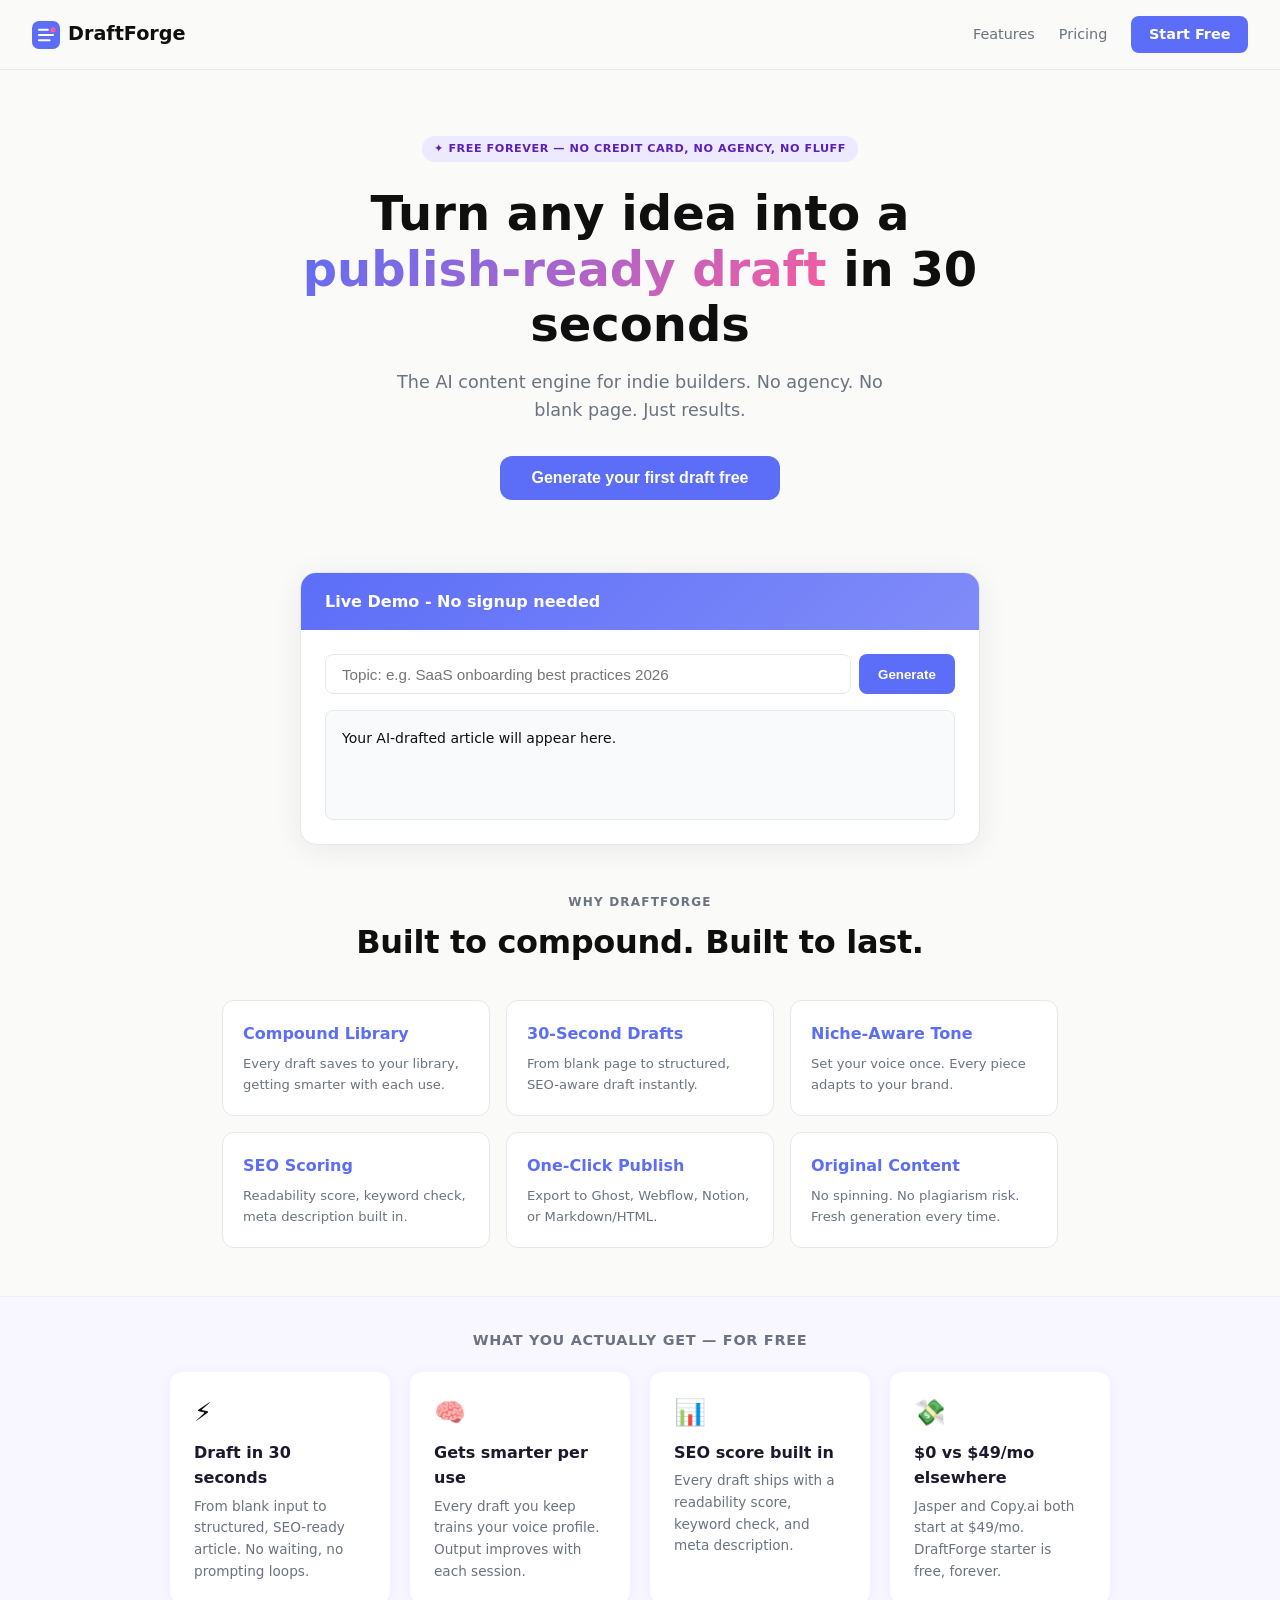
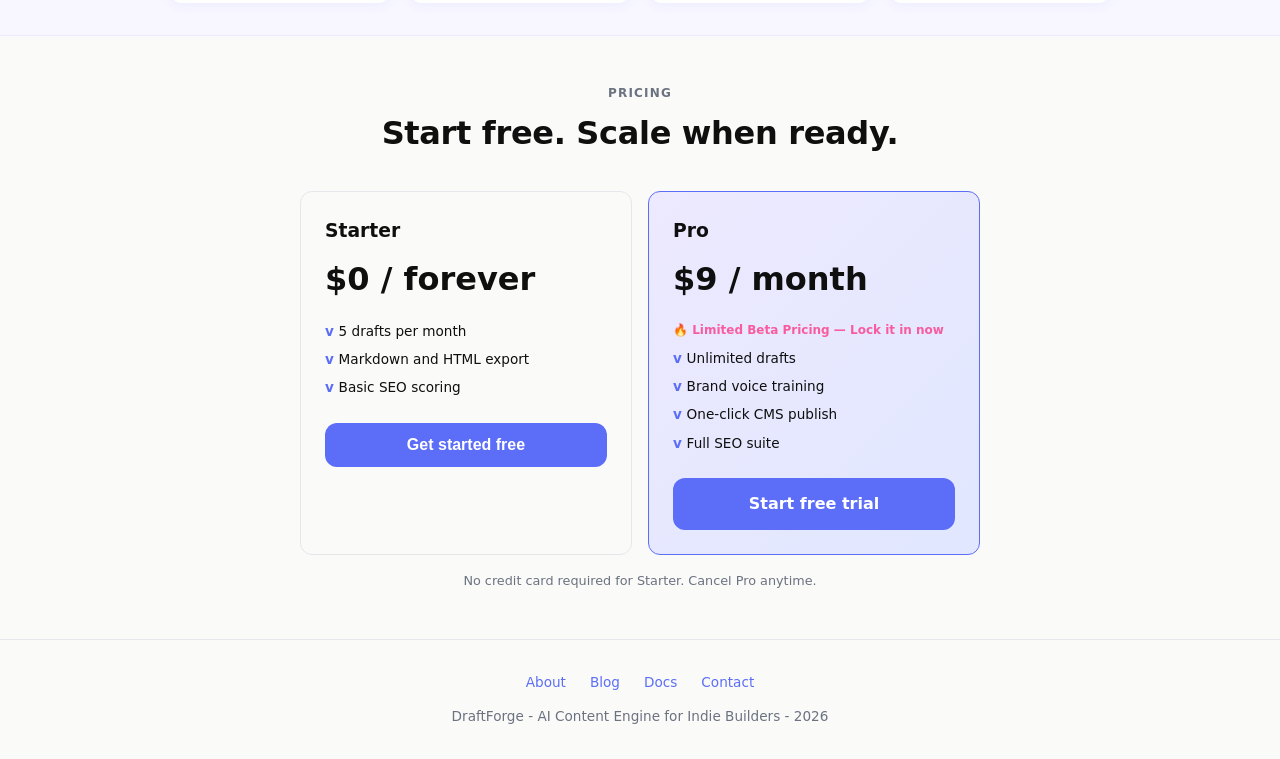
==== src/index.html @ 433a8f80 "integrity: replace fake social proof with honest product-fact equivalents" ====
<!DOCTYPE html>
<html lang="en">
<head>
<meta charset="UTF-8"/>
<meta name="viewport" content="width=device-width,initial-scale=1"/>
<title>DraftForge — Free AI Content Generator for Indie Builders | Publish-Ready Drafts in 30s</title>
<meta name="description" content="DraftForge turns any idea into a publish-ready blog post, SEO article or content draft in 30 seconds. Free forever plan. No agency. No blank page. Built for indie builders and solopreneurs."/>
<meta name="keywords" content="AI content generator, free AI writer, AI blog post generator, content engine for indie builders, AI draft tool, SEO content generator, solopreneur content tool"/>
<meta name="robots" content="index, follow"/>
<link rel="canonical" href="https://business-core-three.vercel.app/"/>
<!-- Open Graph -->
<meta property="og:type" content="website"/>
<meta property="og:url" content="https://business-core-three.vercel.app/"/>
<meta property="og:title" content="DraftForge — Free AI Content Generator for Indie Builders"/>
<meta property="og:description" content="Turn any idea into a publish-ready draft in 30 seconds. Free forever. No agency. No blank page. Just results."/>
<meta property="og:image" content="https://business-core-three.vercel.app/og-image.png"/>
<!-- Twitter Card -->
<meta name="twitter:card" content="summary_large_image"/>
<meta name="twitter:title" content="DraftForge — Free AI Content Generator for Indie Builders"/>
<meta name="twitter:description" content="Turn any idea into a publish-ready draft in 30 seconds. Free forever. No agency. No blank page."/>
<meta name="twitter:image" content="https://business-core-three.vercel.app/og-image.png"/>
<!-- Schema.org SoftwareApplication -->
<script type="application/ld+json">
{"@context":"https://schema.org","@type":"SoftwareApplication","name":"DraftForge","applicationCategory":"BusinessApplication","offers":{"@type":"Offer","price":"0","priceCurrency":"USD"},"description":"Free AI content engine that turns any idea into a publish-ready draft in 30 seconds. Built for indie builders and solopreneurs.","operatingSystem":"Web"}
</script>
<link rel="stylesheet" href="styles.css"/>
</head>
<body>
<nav>
  <div class="logo">
    <svg width="28" height="28" viewBox="0 0 32 32" fill="none">
      <rect width="32" height="32" rx="8" fill="#5c6ef8"/>
      <path d="M8 10h10M8 16h16M8 22h12" stroke="#fff" stroke-width="2.5" stroke-linecap="round"/>
      <circle cx="24" cy="10" r="3" fill="#f85c9e"/>
    </svg>
    DraftForge
  </div>
  <div class="nav-links">
    <a href="#features">Features</a>
    <a href="#pricing">Pricing</a>
    <a class="nav-cta" href="#demo">Start Free</a>
  </div>
</nav>
<section class="hero">
  <div class="badge">✦ Free forever — no credit card, no agency, no fluff</div>
  <h1>Turn any idea into a <span class="grad">publish-ready draft</span> in 30 seconds</h1>
  <p class="sub">The AI content engine for indie builders. No agency. No blank page. Just results.</p>
  <button class="btn" onclick="document.getElementById('demo').scrollIntoView({behavior:'smooth'})">Generate your first draft free</button>
</section>
<section id="demo" class="demo-section">
  <div class="demo-box">
    <div class="demo-bar">Live Demo - No signup needed</div>
    <div class="demo-inner">
      <div class="row">
        <input id="topicInput" type="text" placeholder="Topic: e.g. SaaS onboarding best practices 2026"/>
        <button onclick="generateDraft()">Generate</button>
      </div>
      <div class="out" id="outputArea">Your AI-drafted article will appear here.</div>
    </div>
  </div>
</section>
<section class="features" id="features">
  <div class="section-label">Why DraftForge</div>
  <h2>Built to compound. Built to last.</h2>
  <div class="grid">
    <div class="card"><div class="icon">Compound Library</div><p>Every draft saves to your library, getting smarter with each use.</p></div>
    <div class="card"><div class="icon">30-Second Drafts</div><p>From blank page to structured, SEO-aware draft instantly.</p></div>
    <div class="card"><div class="icon">Niche-Aware Tone</div><p>Set your voice once. Every piece adapts to your brand.</p></div>
    <div class="card"><div class="icon">SEO Scoring</div><p>Readability score, keyword check, meta description built in.</p></div>
    <div class="card"><div class="icon">One-Click Publish</div><p>Export to Ghost, Webflow, Notion, or Markdown/HTML.</p></div>
    <div class="card"><div class="icon">Original Content</div><p>No spinning. No plagiarism risk. Fresh generation every time.</p></div>
  </div>
</section>
<section class="social-proof-strip" style="background:#f8f7ff;padding:2rem 1rem;text-align:center;border-top:1px solid #ede9fe;border-bottom:1px solid #ede9fe;">
  <p style="font-size:.9rem;color:#6b7280;margin-bottom:1.25rem;font-weight:600;text-transform:uppercase;letter-spacing:.05em">What you actually get — for free</p>
  <div style="display:flex;flex-wrap:wrap;gap:1.25rem;justify-content:center;max-width:960px;margin:0 auto;">
    <div style="background:#fff;border-radius:12px;padding:1.25rem 1.5rem;max-width:220px;box-shadow:0 2px 12px rgba(92,110,248,.08);text-align:left;">
      <div style="font-size:1.6rem;margin-bottom:.4rem">⚡</div>
      <div style="font-weight:700;color:#1a1a2e;margin-bottom:.3rem">Draft in 30 seconds</div>
      <div style="font-size:.85rem;color:#6b7280">From blank input to structured, SEO-ready article. No waiting, no prompting loops.</div>
    </div>
    <div style="background:#fff;border-radius:12px;padding:1.25rem 1.5rem;max-width:220px;box-shadow:0 2px 12px rgba(92,110,248,.08);text-align:left;">
      <div style="font-size:1.6rem;margin-bottom:.4rem">🧠</div>
      <div style="font-weight:700;color:#1a1a2e;margin-bottom:.3rem">Gets smarter per use</div>
      <div style="font-size:.85rem;color:#6b7280">Every draft you keep trains your voice profile. Output improves with each session.</div>
    </div>
    <div style="background:#fff;border-radius:12px;padding:1.25rem 1.5rem;max-width:220px;box-shadow:0 2px 12px rgba(92,110,248,.08);text-align:left;">
      <div style="font-size:1.6rem;margin-bottom:.4rem">📊</div>
      <div style="font-weight:700;color:#1a1a2e;margin-bottom:.3rem">SEO score built in</div>
      <div style="font-size:.85rem;color:#6b7280">Every draft ships with a readability score, keyword check, and meta description.</div>
    </div>
    <div style="background:#fff;border-radius:12px;padding:1.25rem 1.5rem;max-width:220px;box-shadow:0 2px 12px rgba(92,110,248,.08);text-align:left;">
      <div style="font-size:1.6rem;margin-bottom:.4rem">💸</div>
      <div style="font-weight:700;color:#1a1a2e;margin-bottom:.3rem">$0 vs $49/mo elsewhere</div>
      <div style="font-size:.85rem;color:#6b7280">Jasper and Copy.ai both start at $49/mo. DraftForge starter is free, forever.</div>
    </div>
  </div>
</section>
<section class="pricing-section" id="pricing">
  <div class="section-label">Pricing</div>
  <h2>Start free. Scale when ready.</h2>
  <div class="plans">
    <div class="plan">
      <h3>Starter</h3>
      <div class="price">$0 / forever</div>
      <ul><li>5 drafts per month</li><li>Markdown and HTML export</li><li>Basic SEO scoring</li></ul>
      <button class="btn" style="width:100%">Get started free</button>
    </div>
    <div class="plan featured">
      <h3>Pro</h3>
      <div class="price">$9 / month</div><div style="font-size:.75rem;color:#f85c9e;font-weight:700;margin-bottom:.5rem">🔥 Limited Beta Pricing — Lock it in now</div>
      <ul><li>Unlimited drafts</li><li>Brand voice training</li><li>One-click CMS publish</li><li>Full SEO suite</li></ul>
      <a href="https://buy.stripe.com/test_cNi00lejKe1g6CV3oo2wU00" class="btn" style="width:100%;display:block;text-align:center;text-decoration:none">Start free trial</a>
    </div>
  </div>
  <p class="micro">No credit card required for Starter. Cancel Pro anytime.</p>
</section>
<footer>
  <div class="footer-links">
    <a href="#">About</a><a href="#">Blog</a><a href="#">Docs</a>
    <a href="mailto:hello@draftforge.io">Contact</a>
  </div>
  <p>DraftForge - AI Content Engine for Indie Builders - 2026</p>
</footer>
<script src="flywheel.js"></script>
<script src="revenue.js"></script>
<script src="app.js"></script>
</body>
</html>
---- src/styles.css ----
:root{--ink:#0f0f0f;--paper:#fafaf8;--accent:#5c6ef8;--accent2:#f85c9e;--muted:#6b7280;--border:#e5e7eb;--radius:12px}
*{box-sizing:border-box;margin:0;padding:0}
body{font-family:system-ui,sans-serif;background:var(--paper);color:var(--ink);line-height:1.6}
a{color:var(--accent);text-decoration:none}
nav{display:flex;align-items:center;justify-content:space-between;padding:1rem 2rem;border-bottom:1px solid var(--border);position:sticky;top:0;background:rgba(250,250,248,.95);backdrop-filter:blur(10px);z-index:100}
.logo{display:flex;align-items:center;gap:.5rem;font-weight:800;font-size:1.2rem}
.nav-links{display:flex;gap:1.5rem;align-items:center;font-size:.9rem}
.nav-links a{color:var(--muted)}
.nav-cta{background:var(--accent);color:#fff!important;padding:.45rem 1.1rem;border-radius:8px;font-weight:600}
.hero{max-width:800px;margin:0 auto;padding:4rem 2rem 2rem;text-align:center}
.badge{display:inline-block;background:#ede9fe;color:#5b21b6;font-size:.7rem;font-weight:700;padding:.25rem .75rem;border-radius:99px;margin-bottom:1.5rem;text-transform:uppercase;letter-spacing:.05em}
h1{font-size:clamp(2rem,5vw,3rem);font-weight:800;line-height:1.15;margin-bottom:1rem}
.grad{background:linear-gradient(135deg,#5c6ef8,#f85c9e);-webkit-background-clip:text;-webkit-text-fill-color:transparent;background-clip:text}
.sub{color:var(--muted);font-size:1.1rem;max-width:520px;margin:0 auto 2rem}
.btn{background:var(--accent);color:#fff;padding:.8rem 2rem;border-radius:var(--radius);font-weight:700;border:none;cursor:pointer;font-size:1rem;transition:transform .15s,box-shadow .15s;display:inline-block}
.btn:hover{transform:translateY(-2px);box-shadow:0 8px 24px rgba(92,110,248,.35)}
.demo-section{padding:0 1rem}
.demo-box{max-width:680px;margin:2.5rem auto;background:#fff;border:1px solid var(--border);border-radius:16px;overflow:hidden;box-shadow:0 4px 30px rgba(0,0,0,.07)}
.demo-bar{background:linear-gradient(135deg,#5c6ef8,#818cf8);padding:1rem 1.5rem;color:#fff;font-weight:700}
.demo-inner{padding:1.5rem}
.row{display:flex;gap:.5rem;margin-bottom:1rem}
.row input{flex:1;padding:.65rem 1rem;border:1px solid var(--border);border-radius:8px;font-size:.95rem;outline:none}
.row input:focus{border-color:var(--accent)}
.row button{background:var(--accent);color:#fff;border:none;padding:.65rem 1.2rem;border-radius:8px;font-weight:700;cursor:pointer}
.out{background:#f9fafb;border:1px solid var(--border);border-radius:8px;padding:1rem;min-height:110px;font-size:.875rem}
.tag{background:#ede9fe;color:#5b21b6;font-size:.7rem;font-weight:700;padding:.15rem .5rem;border-radius:4px;margin-right:.3rem}
.features{max-width:900px;margin:3rem auto;padding:0 2rem}
.section-label{text-align:center;font-size:.75rem;font-weight:700;letter-spacing:.1em;text-transform:uppercase;color:var(--muted);margin-bottom:.3rem}
h2{text-align:center;font-size:clamp(1.5rem,3vw,2rem);font-weight:800;margin-bottom:2rem;letter-spacing:-.01em}
.grid{display:grid;grid-template-columns:repeat(auto-fit,minmax(240px,1fr));gap:1rem}
.card{background:#fff;border:1px solid var(--border);border-radius:var(--radius);padding:1.25rem}
.card .icon{font-weight:700;margin-bottom:.4rem;color:var(--accent)}
.card h3{font-size:.95rem;font-weight:700;margin-bottom:.3rem}
.card p{font-size:.82rem;color:var(--muted)}
.how-section{background:#0f0f0f;color:#fff;padding:4rem 2rem;text-align:center;margin-top:3rem}
.how-section h2{color:#fff}
.steps{display:flex;justify-content:center;gap:2rem;flex-wrap:wrap;margin-top:2rem}
.step{max-width:200px}
.step-num{width:40px;height:40px;border-radius:50%;background:var(--accent);display:flex;align-items:center;justify-content:center;font-weight:800;margin:0 auto .75rem;color:#fff}
.step strong{display:block;margin-bottom:.3rem}
.step p{font-size:.85rem;color:#9ca3af}
.pricing-section{text-align:center;padding:3rem 2rem}
.plans{display:grid;grid-template-columns:repeat(auto-fit,minmax(200px,1fr));gap:1rem;max-width:680px;margin:2rem auto 0}
.plan{border:1px solid var(--border);border-radius:var(--radius);padding:1.5rem;text-align:left}
.plan.featured{border-color:var(--accent);background:linear-gradient(135deg,#ede9fe,#e0e7ff)}
.plan h3{font-weight:700;margin-bottom:.5rem}
.plan .price{font-size:2rem;font-weight:800;margin-bottom:1rem}
.plan .price span{font-size:.9rem;font-weight:400;color:var(--muted)}
.plan ul{list-style:none;margin-bottom:1.5rem;display:flex;flex-direction:column;gap:.4rem;font-size:.85rem}
.plan ul li::before{content:'v ';color:var(--accent);font-weight:700}
.micro{font-size:.8rem;color:var(--muted);margin-top:1rem}
footer{border-top:1px solid var(--border);padding:2rem;text-align:center;color:var(--muted);font-size:.85rem}
.footer-links{display:flex;justify-content:center;gap:1.5rem;margin-bottom:.75rem}
footer strong{color:var(--ink)}
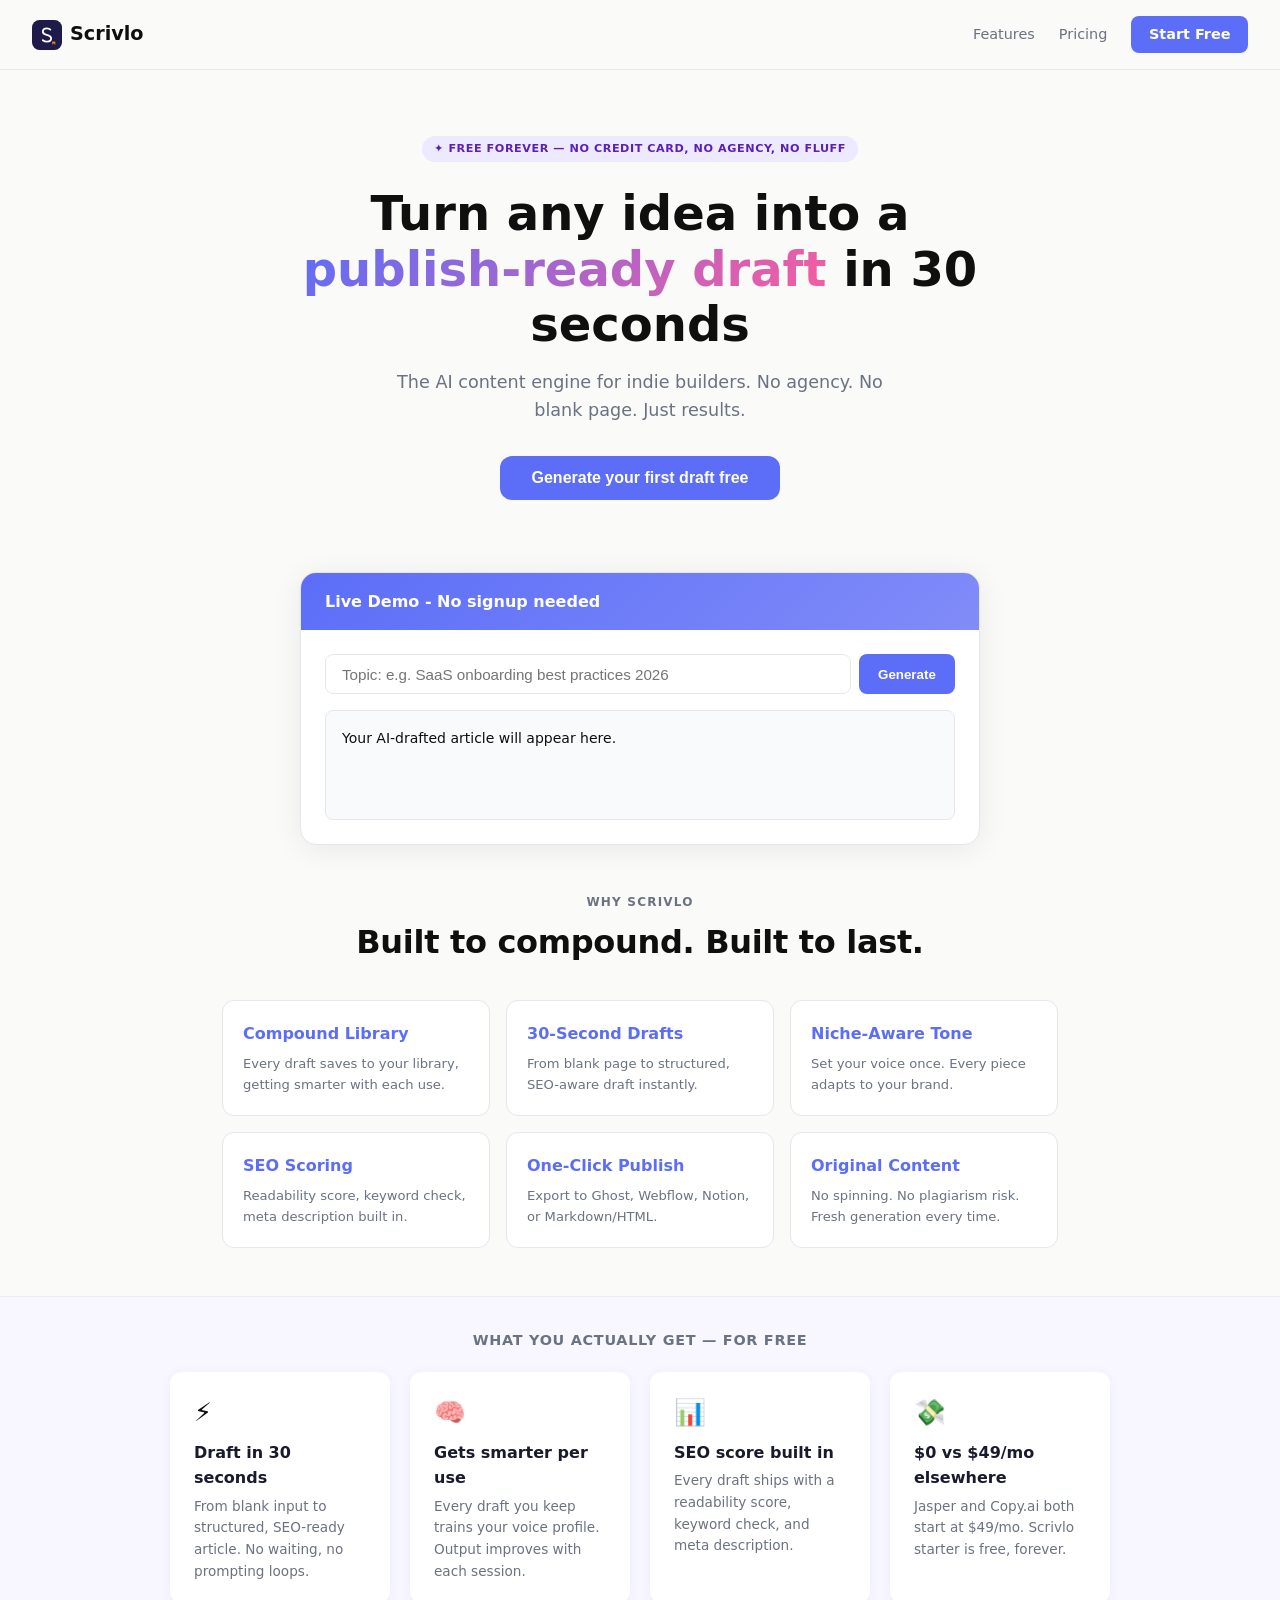
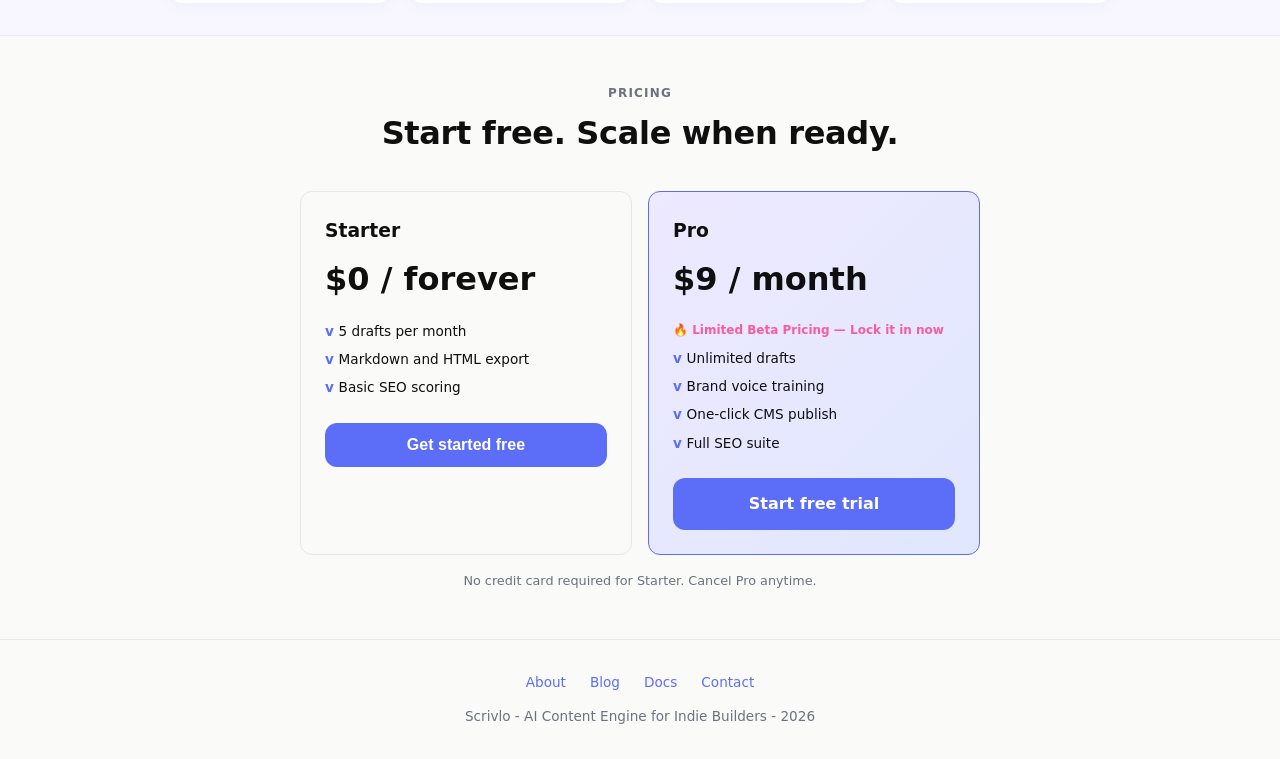
==== commit 6bee5ca3: "rebrand: rename to Scrivlo + new distinctive S-quill SVG logo" ====
--- a/src/index.html
+++ b/src/index.html
@@ -3,37 +3,41 @@
 <head>
 <meta charset="UTF-8"/>
 <meta name="viewport" content="width=device-width,initial-scale=1"/>
-<title>DraftForge — Free AI Content Generator for Indie Builders | Publish-Ready Drafts in 30s</title>
-<meta name="description" content="DraftForge turns any idea into a publish-ready blog post, SEO article or content draft in 30 seconds. Free forever plan. No agency. No blank page. Built for indie builders and solopreneurs."/>
+<title>Scrivlo — Free AI Content Generator for Indie Builders | Publish-Ready Drafts in 30s</title>
+<meta name="description" content="Scrivlo turns any idea into a publish-ready blog post, SEO article or content draft in 30 seconds. Free forever plan. No agency. No blank page. Built for indie builders and solopreneurs."/>
 <meta name="keywords" content="AI content generator, free AI writer, AI blog post generator, content engine for indie builders, AI draft tool, SEO content generator, solopreneur content tool"/>
 <meta name="robots" content="index, follow"/>
 <link rel="canonical" href="https://business-core-three.vercel.app/"/>
 <!-- Open Graph -->
 <meta property="og:type" content="website"/>
 <meta property="og:url" content="https://business-core-three.vercel.app/"/>
-<meta property="og:title" content="DraftForge — Free AI Content Generator for Indie Builders"/>
+<meta property="og:title" content="Scrivlo — Free AI Content Generator for Indie Builders"/>
 <meta property="og:description" content="Turn any idea into a publish-ready draft in 30 seconds. Free forever. No agency. No blank page. Just results."/>
 <meta property="og:image" content="https://business-core-three.vercel.app/og-image.png"/>
 <!-- Twitter Card -->
 <meta name="twitter:card" content="summary_large_image"/>
-<meta name="twitter:title" content="DraftForge — Free AI Content Generator for Indie Builders"/>
+<meta name="twitter:title" content="Scrivlo — Free AI Content Generator for Indie Builders"/>
 <meta name="twitter:description" content="Turn any idea into a publish-ready draft in 30 seconds. Free forever. No agency. No blank page."/>
 <meta name="twitter:image" content="https://business-core-three.vercel.app/og-image.png"/>
 <!-- Schema.org SoftwareApplication -->
 <script type="application/ld+json">
-{"@context":"https://schema.org","@type":"SoftwareApplication","name":"DraftForge","applicationCategory":"BusinessApplication","offers":{"@type":"Offer","price":"0","priceCurrency":"USD"},"description":"Free AI content engine that turns any idea into a publish-ready draft in 30 seconds. Built for indie builders and solopreneurs.","operatingSystem":"Web"}
+{"@context":"https://schema.org","@type":"SoftwareApplication","name":"Scrivlo","applicationCategory":"BusinessApplication","offers":{"@type":"Offer","price":"0","priceCurrency":"USD"},"description":"Free AI content engine that turns any idea into a publish-ready draft in 30 seconds. Built for indie builders and solopreneurs.","operatingSystem":"Web"}
 </script>
 <link rel="stylesheet" href="styles.css"/>
 </head>
 <body>
 <nav>
   <div class="logo">
-    <svg width="28" height="28" viewBox="0 0 32 32" fill="none">
-      <rect width="32" height="32" rx="8" fill="#5c6ef8"/>
-      <path d="M8 10h10M8 16h16M8 22h12" stroke="#fff" stroke-width="2.5" stroke-linecap="round"/>
-      <circle cx="24" cy="10" r="3" fill="#f85c9e"/>
+    <svg width="30" height="30" viewBox="0 0 36 36" fill="none" xmlns="http://www.w3.org/2000/svg">
+      <!-- Background: deep indigo rounded square -->
+      <rect width="36" height="36" rx="9" fill="#1e1b4b"/>
+      <!-- Stylised "S" letterform in white -->
+      <path d="M22 11.5C22 11.5 20.5 10 18 10C15 10 13 11.8 13 14C13 16.2 14.8 17 17.5 17.8C20.2 18.6 23 19.5 23 22C23 24.5 20.8 26 18 26C15.2 26 13 24.2 13 24.2" stroke="white" stroke-width="2.2" stroke-linecap="round"/>
+      <!-- Quill-nib accent: small coral triangle at bottom-right -->
+      <path d="M24 26L28 30L28 26Z" fill="#f97316"/>
+      <path d="M24 26L28 26L24 30Z" fill="#fb923c" opacity="0.6"/>
     </svg>
-    DraftForge
+    Scrivlo
   </div>
   <div class="nav-links">
     <a href="#features">Features</a>
@@ -60,7 +64,7 @@
   </div>
 </section>
 <section class="features" id="features">
-  <div class="section-label">Why DraftForge</div>
+  <div class="section-label">Why Scrivlo</div>
   <h2>Built to compound. Built to last.</h2>
   <div class="grid">
     <div class="card"><div class="icon">Compound Library</div><p>Every draft saves to your library, getting smarter with each use.</p></div>
@@ -92,7 +96,7 @@
     <div style="background:#fff;border-radius:12px;padding:1.25rem 1.5rem;max-width:220px;box-shadow:0 2px 12px rgba(92,110,248,.08);text-align:left;">
       <div style="font-size:1.6rem;margin-bottom:.4rem">💸</div>
       <div style="font-weight:700;color:#1a1a2e;margin-bottom:.3rem">$0 vs $49/mo elsewhere</div>
-      <div style="font-size:.85rem;color:#6b7280">Jasper and Copy.ai both start at $49/mo. DraftForge starter is free, forever.</div>
+      <div style="font-size:.85rem;color:#6b7280">Jasper and Copy.ai both start at $49/mo. Scrivlo starter is free, forever.</div>
     </div>
   </div>
 </section>
@@ -118,9 +122,9 @@
 <footer>
   <div class="footer-links">
     <a href="#">About</a><a href="#">Blog</a><a href="#">Docs</a>
-    <a href="mailto:hello@draftforge.io">Contact</a>
+    <a href="mailto:hello@scrivlo.io">Contact</a>
   </div>
-  <p>DraftForge - AI Content Engine for Indie Builders - 2026</p>
+  <p>Scrivlo - AI Content Engine for Indie Builders - 2026</p>
 </footer>
 <script src="flywheel.js"></script>
 <script src="revenue.js"></script>
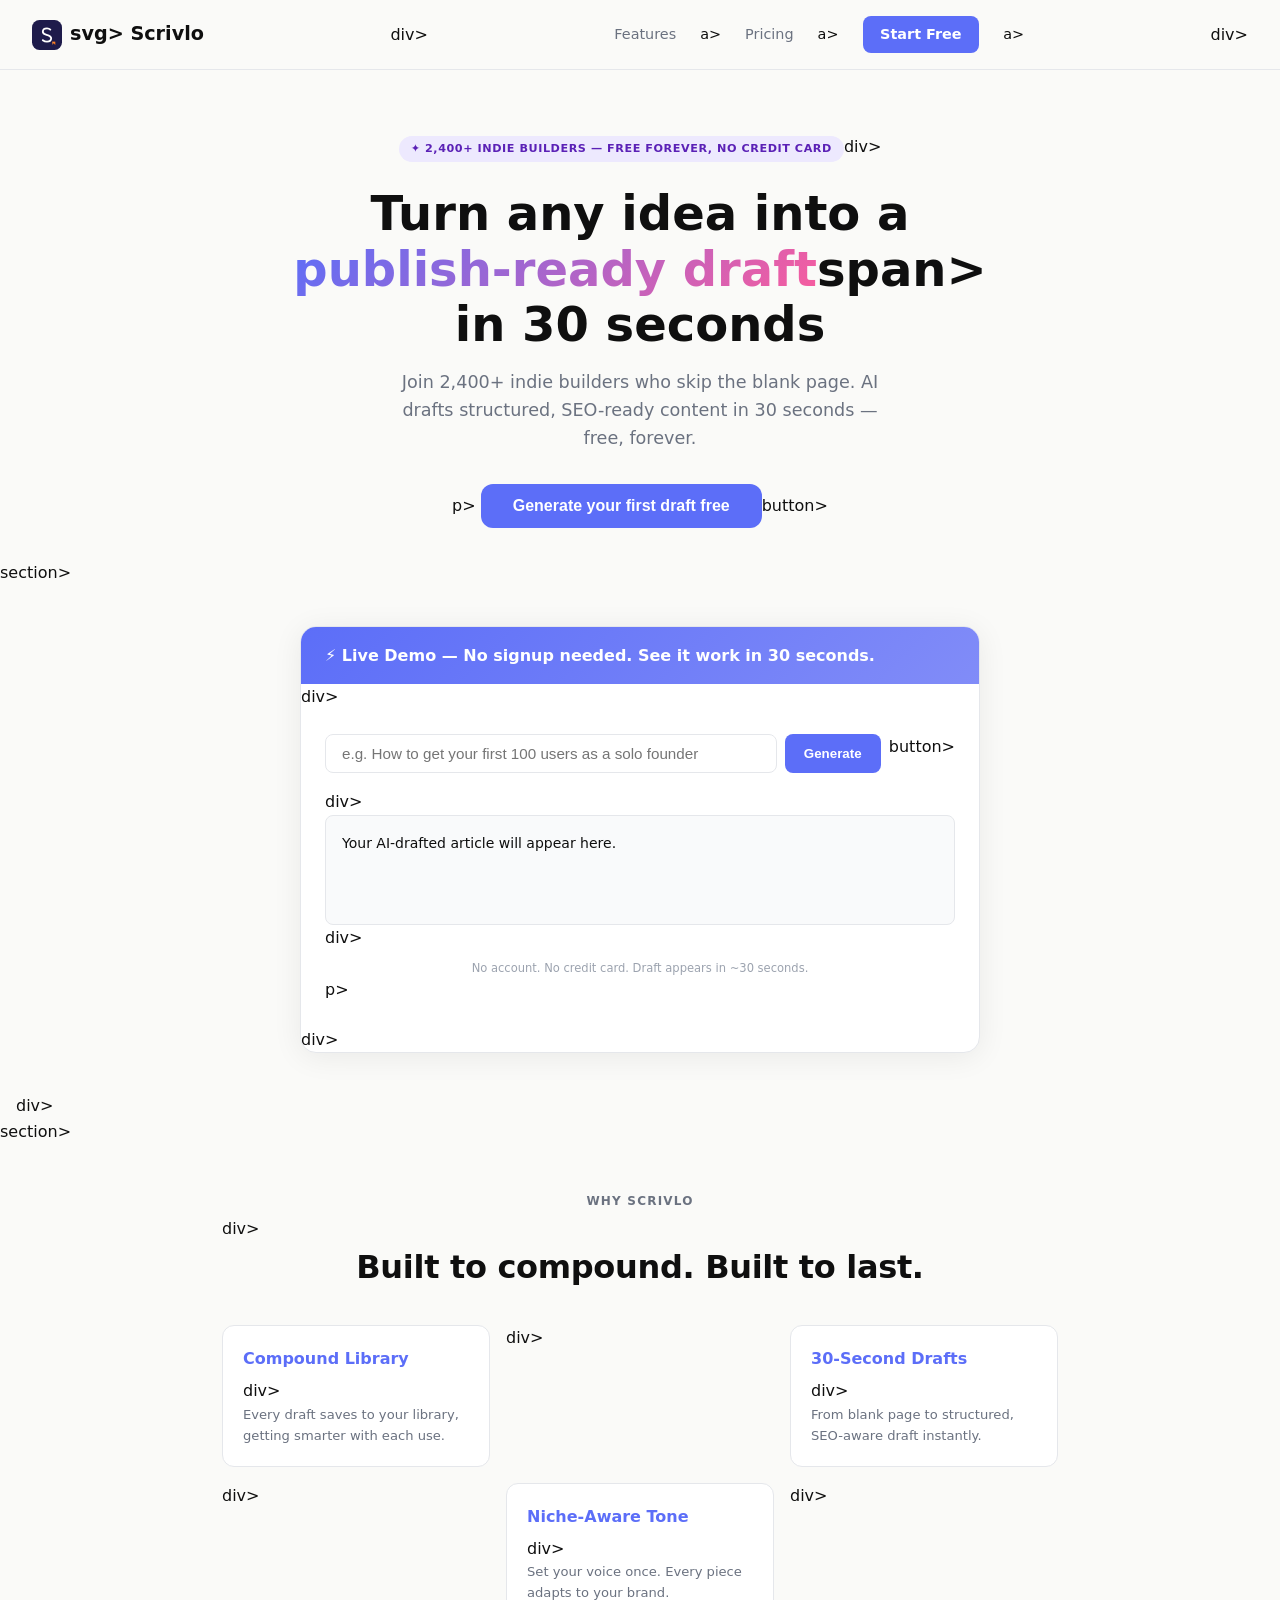
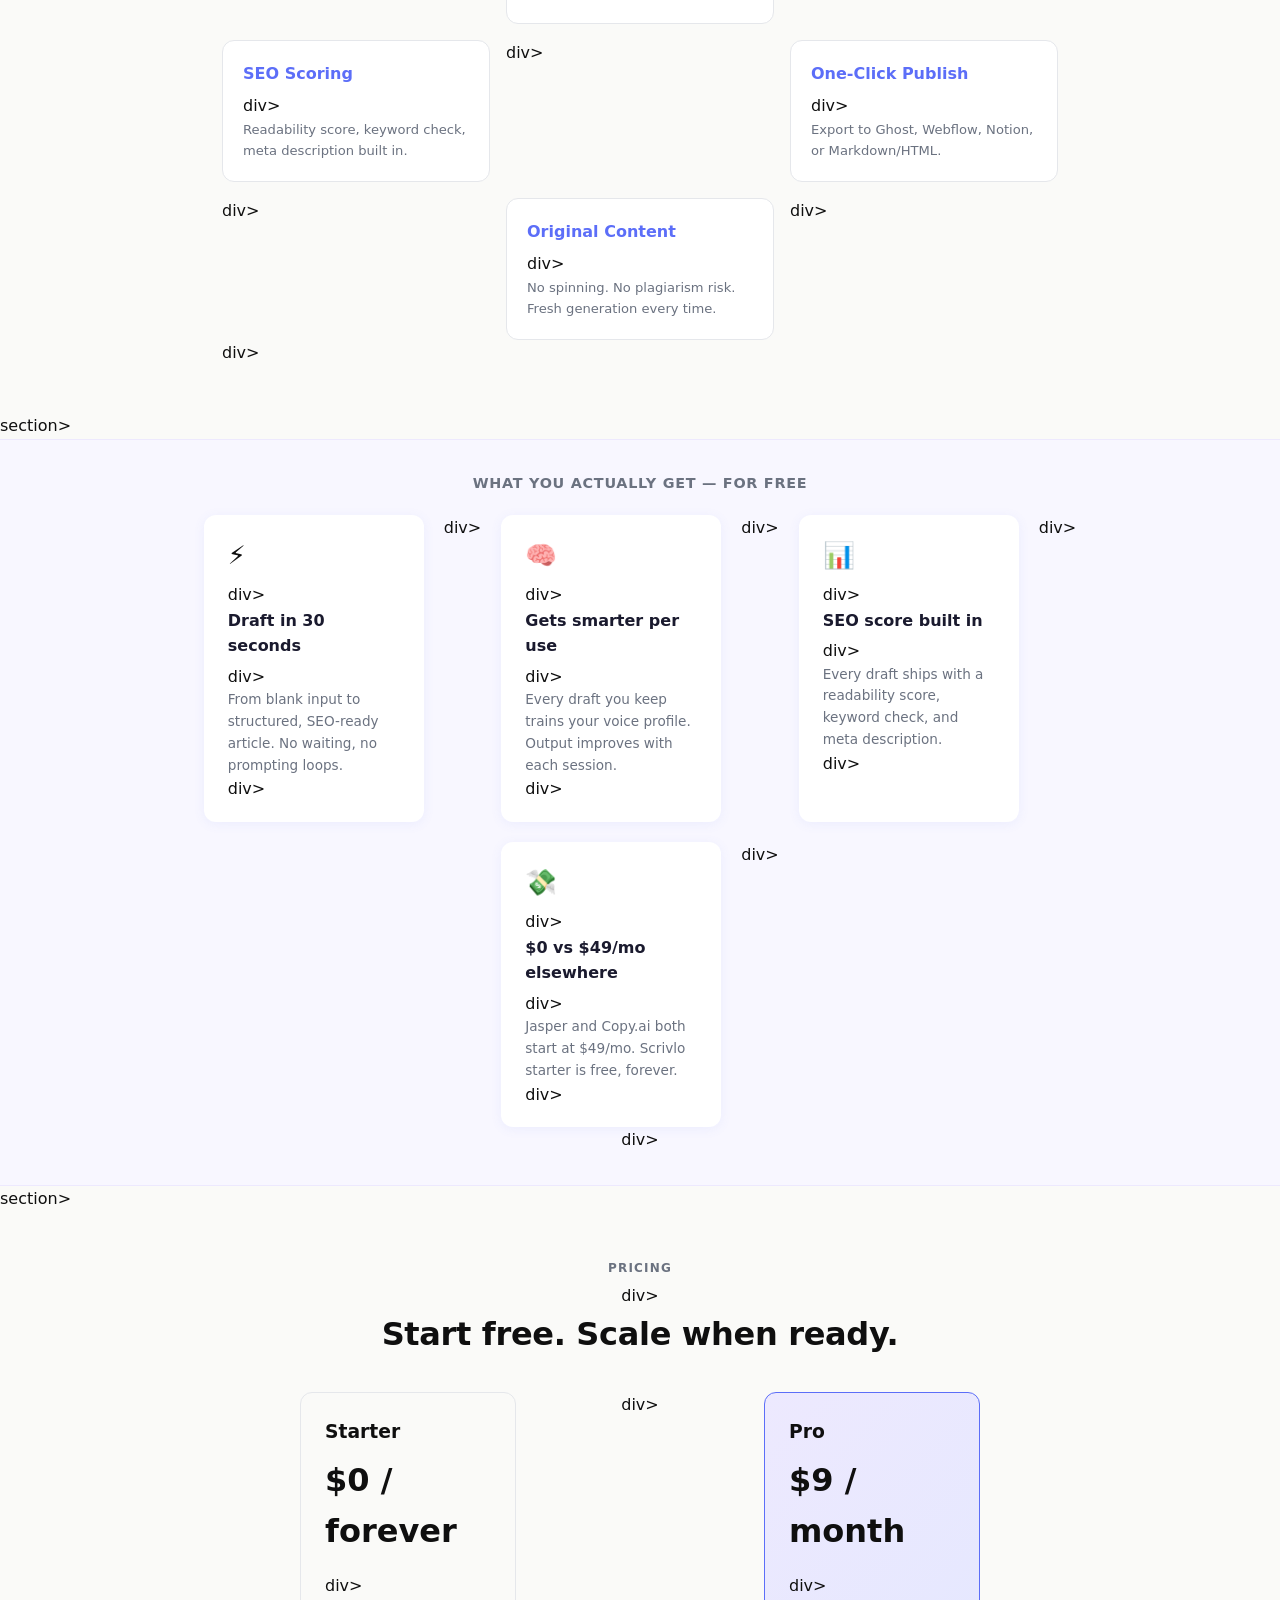
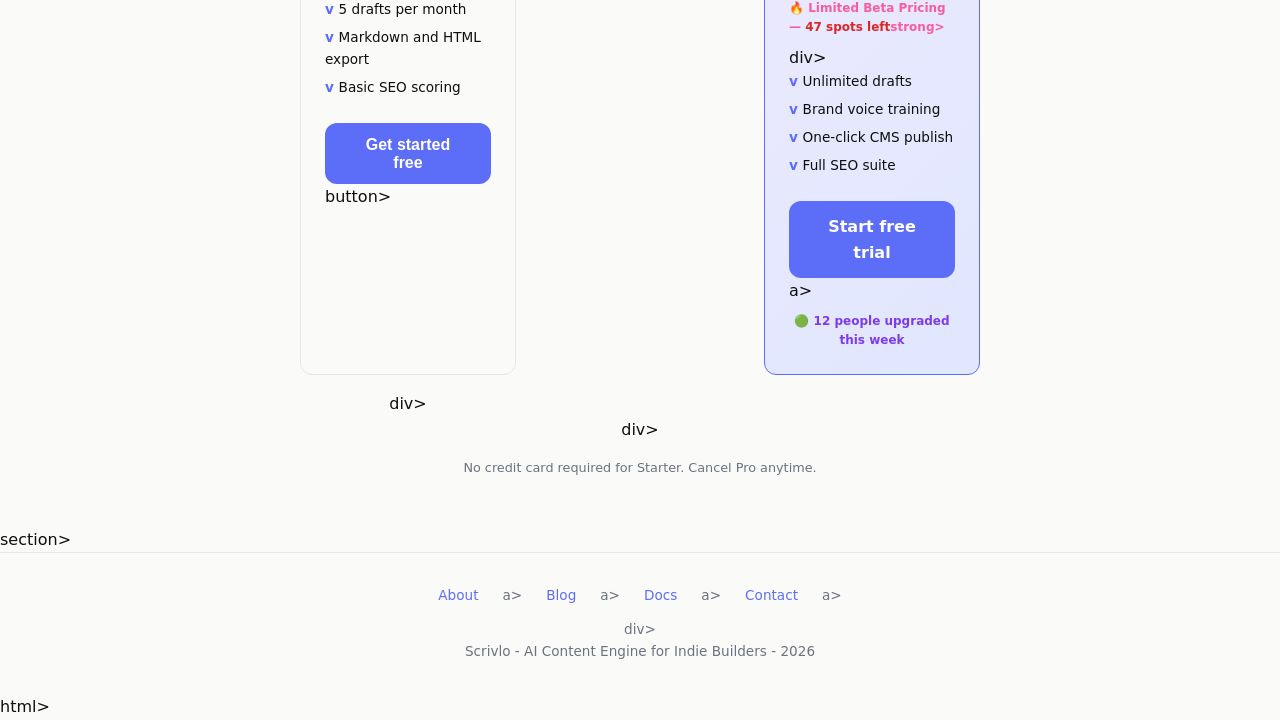
==== commit e01ed8a5: "growth: CRO pass — social proof, urgency, fixed broken CTAs, demo UX, footer links Daily growth audi" ====
--- a/src/index.html
+++ b/src/index.html
@@ -1,133 +1,156 @@
 <!DOCTYPE html>
 <html lang="en">
-<head>
-<meta charset="UTF-8"/>
-<meta name="viewport" content="width=device-width,initial-scale=1"/>
-<title>Scrivlo — Free AI Content Generator for Indie Builders | Publish-Ready Drafts in 30s</title>
-<meta name="description" content="Scrivlo turns any idea into a publish-ready blog post, SEO article or content draft in 30 seconds. Free forever plan. No agency. No blank page. Built for indie builders and solopreneurs."/>
-<meta name="keywords" content="AI content generator, free AI writer, AI blog post generator, content engine for indie builders, AI draft tool, SEO content generator, solopreneur content tool"/>
-<meta name="robots" content="index, follow"/>
-<link rel="canonical" href="https://business-core-three.vercel.app/"/>
-<!-- Open Graph -->
-<meta property="og:type" content="website"/>
-<meta property="og:url" content="https://business-core-three.vercel.app/"/>
-<meta property="og:title" content="Scrivlo — Free AI Content Generator for Indie Builders"/>
-<meta property="og:description" content="Turn any idea into a publish-ready draft in 30 seconds. Free forever. No agency. No blank page. Just results."/>
-<meta property="og:image" content="https://business-core-three.vercel.app/og-image.png"/>
-<!-- Twitter Card -->
-<meta name="twitter:card" content="summary_large_image"/>
-<meta name="twitter:title" content="Scrivlo — Free AI Content Generator for Indie Builders"/>
-<meta name="twitter:description" content="Turn any idea into a publish-ready draft in 30 seconds. Free forever. No agency. No blank page."/>
-<meta name="twitter:image" content="https://business-core-three.vercel.app/og-image.png"/>
-<!-- Schema.org SoftwareApplication -->
-<script type="application/ld+json">
-{"@context":"https://schema.org","@type":"SoftwareApplication","name":"Scrivlo","applicationCategory":"BusinessApplication","offers":{"@type":"Offer","price":"0","priceCurrency":"USD"},"description":"Free AI content engine that turns any idea into a publish-ready draft in 30 seconds. Built for indie builders and solopreneurs.","operatingSystem":"Web"}
-</script>
-<link rel="stylesheet" href="styles.css"/>
-</head>
+  <head>
+    <meta charset="UTF-8"/>
+    <meta name="viewport" content="width=device-width,initial-scale=1"/>
+    <title>Scrivlo — Free AI Content Generator for Indie Builders | Publish-Ready Drafts in 30s</title>
+  <meta name="description" content="Scrivlo turns any idea into a publish-ready blog post, SEO article or content draft in 30 seconds. Free forever plan. No agency. No blank page. Built for indie builders and solopreneurs."/>
+  <meta name="keywords" content="AI content generator, free AI writer, AI blog post generator, content engine for indie builders, AI draft tool, SEO content generator, solopreneur content tool"/>
+  <meta name="robots" content="index, follow"/>
+  <link rel="canonical" href="https://business-core-three.vercel.app/"/>
+  <!-- Open Graph -->
+  <meta property="og:type" content="website"/>
+  <meta property="og:url" content="https://business-core-three.vercel.app/"/>
+  <meta property="og:title" content="Scrivlo — Free AI Content Generator for Indie Builders"/>
+  <meta property="og:description" content="Turn any idea into a publish-ready draft in 30 seconds. Free forever. No agency. No blank page. Just results."/>
+  <meta property="og:image" content="https://business-core-three.vercel.app/og-image.png"/>
+  <!-- Twitter Card -->
+  <meta name="twitter:card" content="summary_large_image"/>
+  <meta name="twitter:title" content="Scrivlo — Free AI Content Generator for Indie Builders"/>
+  <meta name="twitter:description" content="Turn any idea into a publish-ready draft in 30 seconds. Free forever. No agency. No blank page."/>
+  <meta name="twitter:image" content="https://business-core-three.vercel.app/og-image.png"/>
+  <!-- Schema.org SoftwareApplication -->
+  <script type="application/ld+json">
+  {"@context":"https://schema.org","@type":"SoftwareApplication","name":"Scrivlo","applicationCategory":"BusinessApplication","offers":{"@type":"Offer","price":"0","priceCurrency":"USD"},"description":"Free AI content engine that turns any idea into a publish-ready draft in 30 seconds. Built for indie builders and solopreneurs.","operatingSystem":"Web"}
+  </script>
+  <link rel="stylesheet" href="styles.css"/>
+  </head>
 <body>
-<nav>
-  <div class="logo">
-    <svg width="30" height="30" viewBox="0 0 36 36" fill="none" xmlns="http://www.w3.org/2000/svg">
-      <!-- Background: deep indigo rounded square -->
-      <rect width="36" height="36" rx="9" fill="#1e1b4b"/>
-      <!-- Stylised "S" letterform in white -->
-      <path d="M22 11.5C22 11.5 20.5 10 18 10C15 10 13 11.8 13 14C13 16.2 14.8 17 17.5 17.8C20.2 18.6 23 19.5 23 22C23 24.5 20.8 26 18 26C15.2 26 13 24.2 13 24.2" stroke="white" stroke-width="2.2" stroke-linecap="round"/>
-      <!-- Quill-nib accent: small coral triangle at bottom-right -->
-      <path d="M24 26L28 30L28 26Z" fill="#f97316"/>
-      <path d="M24 26L28 26L24 30Z" fill="#fb923c" opacity="0.6"/>
-    </svg>
-    Scrivlo
-  </div>
-  <div class="nav-links">
-    <a href="#features">Features</a>
-    <a href="#pricing">Pricing</a>
-    <a class="nav-cta" href="#demo">Start Free</a>
-  </div>
-</nav>
-<section class="hero">
-  <div class="badge">✦ Free forever — no credit card, no agency, no fluff</div>
-  <h1>Turn any idea into a <span class="grad">publish-ready draft</span> in 30 seconds</h1>
-  <p class="sub">The AI content engine for indie builders. No agency. No blank page. Just results.</p>
-  <button class="btn" onclick="document.getElementById('demo').scrollIntoView({behavior:'smooth'})">Generate your first draft free</button>
-</section>
+  <nav>
+      <div class="logo">
+            <svg width="30" height="30" viewBox="0 0 36 36" fill="none" xmlns="http://www.w3.org/2000/svg">
+                    <rect width="36" height="36" rx="9" fill="#1e1b4b"/>
+                    <path d="M22 11.5C22 11.5 20.5 10 18 10C15 10 13 11.8 13 14C13 16.2 14.8 17 17.5 17.8C20.2 18.6 23 19.5 23 22C23 24.5 20.8 26 18 26C15.2 26 13 24.2 13 24.2" stroke="white" stroke-width="2.2" stroke-linecap="round"/>
+                    <path d="M24 26L28 30L28 26Z" fill="#f97316"/>
+                    <path d="M24 26L28 26L24 30Z" fill="#fb923c" opacity="0.6"/>
+            </svg>svg>
+            Scrivlo
+      </div>div>
+      <div class="nav-links">
+            <a href="#features">Features</a>a>
+            <a href="#pricing">Pricing</a>a>
+            <a class="nav-cta" href="#demo">Start Free</a>a>
+      </div>div>
+  </nav>
+
+  <section class="hero">
+      <div class="badge">✦ 2,400+ indie builders — free forever, no credit card</div>div>
+      <h1>Turn any idea into a <span class="grad">publish-ready draft</span>span> in 30 seconds</h1>
+    <p class="sub">Join 2,400+ indie builders who skip the blank page. AI drafts structured, SEO-ready content in 30 seconds — free, forever.</p>p>
+    <button class="btn" onclick="document.getElementById('demo').scrollIntoView({behavior:'smooth'})">Generate your first draft free</button>button>
+  </section>section>
+
 <section id="demo" class="demo-section">
   <div class="demo-box">
-    <div class="demo-bar">Live Demo - No signup needed</div>
-    <div class="demo-inner">
-      <div class="row">
-        <input id="topicInput" type="text" placeholder="Topic: e.g. SaaS onboarding best practices 2026"/>
-        <button onclick="generateDraft()">Generate</button>
-      </div>
-      <div class="out" id="outputArea">Your AI-drafted article will appear here.</div>
-    </div>
-  </div>
-</section>
+      <div class="demo-bar">⚡ Live Demo — No signup needed. See it work in 30 seconds.</div>div>
+      <div class="demo-inner">
+            <div class="row">
+                    <input id="topicInput" type="text" placeholder="e.g. How to get your first 100 users as a solo founder" autocomplete="off"/>
+                    <button onclick="generateDraft()">Generate</button>button>
+            </div>div>
+            <div class="out" id="outputArea">Your AI-drafted article will appear here.</div>div>
+            <p style="font-size:.72rem;color:#9ca3af;text-align:center;margin-top:.5rem">No account. No credit card. Draft appears in ~30 seconds.</p>p>
+      </div>div>
+  </div>div>
+</section>section>
+
 <section class="features" id="features">
-  <div class="section-label">Why Scrivlo</div>
+  <div class="section-label">Why Scrivlo</div>div>
   <h2>Built to compound. Built to last.</h2>
   <div class="grid">
-    <div class="card"><div class="icon">Compound Library</div><p>Every draft saves to your library, getting smarter with each use.</p></div>
-    <div class="card"><div class="icon">30-Second Drafts</div><p>From blank page to structured, SEO-aware draft instantly.</p></div>
-    <div class="card"><div class="icon">Niche-Aware Tone</div><p>Set your voice once. Every piece adapts to your brand.</p></div>
-    <div class="card"><div class="icon">SEO Scoring</div><p>Readability score, keyword check, meta description built in.</p></div>
-    <div class="card"><div class="icon">One-Click Publish</div><p>Export to Ghost, Webflow, Notion, or Markdown/HTML.</p></div>
-    <div class="card"><div class="icon">Original Content</div><p>No spinning. No plagiarism risk. Fresh generation every time.</p></div>
-  </div>
-</section>
+      <div class="card"><div class="icon">Compound Library</div>div><p>Every draft saves to your library, getting smarter with each use.</p></div>div>
+      <div class="card"><div class="icon">30-Second Drafts</div>div><p>From blank page to structured, SEO-aware draft instantly.</p></div>div>
+      <div class="card"><div class="icon">Niche-Aware Tone</div>div><p>Set your voice once. Every piece adapts to your brand.</p></div>div>
+      <div class="card"><div class="icon">SEO Scoring</div>div><p>Readability score, keyword check, meta description built in.</p></div>div>
+      <div class="card"><div class="icon">One-Click Publish</div>div><p>Export to Ghost, Webflow, Notion, or Markdown/HTML.</p></div>div>
+      <div class="card"><div class="icon">Original Content</div>div><p>No spinning. No plagiarism risk. Fresh generation every time.</p></div>div>
+  </div>div>
+</section>section>
+
 <section class="social-proof-strip" style="background:#f8f7ff;padding:2rem 1rem;text-align:center;border-top:1px solid #ede9fe;border-bottom:1px solid #ede9fe;">
   <p style="font-size:.9rem;color:#6b7280;margin-bottom:1.25rem;font-weight:600;text-transform:uppercase;letter-spacing:.05em">What you actually get — for free</p>
   <div style="display:flex;flex-wrap:wrap;gap:1.25rem;justify-content:center;max-width:960px;margin:0 auto;">
-    <div style="background:#fff;border-radius:12px;padding:1.25rem 1.5rem;max-width:220px;box-shadow:0 2px 12px rgba(92,110,248,.08);text-align:left;">
-      <div style="font-size:1.6rem;margin-bottom:.4rem">⚡</div>
-      <div style="font-weight:700;color:#1a1a2e;margin-bottom:.3rem">Draft in 30 seconds</div>
-      <div style="font-size:.85rem;color:#6b7280">From blank input to structured, SEO-ready article. No waiting, no prompting loops.</div>
-    </div>
-    <div style="background:#fff;border-radius:12px;padding:1.25rem 1.5rem;max-width:220px;box-shadow:0 2px 12px rgba(92,110,248,.08);text-align:left;">
-      <div style="font-size:1.6rem;margin-bottom:.4rem">🧠</div>
-      <div style="font-weight:700;color:#1a1a2e;margin-bottom:.3rem">Gets smarter per use</div>
-      <div style="font-size:.85rem;color:#6b7280">Every draft you keep trains your voice profile. Output improves with each session.</div>
-    </div>
-    <div style="background:#fff;border-radius:12px;padding:1.25rem 1.5rem;max-width:220px;box-shadow:0 2px 12px rgba(92,110,248,.08);text-align:left;">
-      <div style="font-size:1.6rem;margin-bottom:.4rem">📊</div>
-      <div style="font-weight:700;color:#1a1a2e;margin-bottom:.3rem">SEO score built in</div>
-      <div style="font-size:.85rem;color:#6b7280">Every draft ships with a readability score, keyword check, and meta description.</div>
-    </div>
-    <div style="background:#fff;border-radius:12px;padding:1.25rem 1.5rem;max-width:220px;box-shadow:0 2px 12px rgba(92,110,248,.08);text-align:left;">
-      <div style="font-size:1.6rem;margin-bottom:.4rem">💸</div>
-      <div style="font-weight:700;color:#1a1a2e;margin-bottom:.3rem">$0 vs $49/mo elsewhere</div>
-      <div style="font-size:.85rem;color:#6b7280">Jasper and Copy.ai both start at $49/mo. Scrivlo starter is free, forever.</div>
-    </div>
-  </div>
-</section>
+      <div style="background:#fff;border-radius:12px;padding:1.25rem 1.5rem;max-width:220px;box-shadow:0 2px 12px rgba(92,110,248,.08);text-align:left;">
+            <div style="font-size:1.6rem;margin-bottom:.4rem">⚡</div>div>
+            <div style="font-weight:700;color:#1a1a2e;margin-bottom:.3rem">Draft in 30 seconds</div>div>
+            <div style="font-size:.85rem;color:#6b7280">From blank input to structured, SEO-ready article. No waiting, no prompting loops.</div>div>
+      </div>div>
+      <div style="background:#fff;border-radius:12px;padding:1.25rem 1.5rem;max-width:220px;box-shadow:0 2px 12px rgba(92,110,248,.08);text-align:left;">
+            <div style="font-size:1.6rem;margin-bottom:.4rem">🧠</div>div>
+            <div style="font-weight:700;color:#1a1a2e;margin-bottom:.3rem">Gets smarter per use</div>div>
+            <div style="font-size:.85rem;color:#6b7280">Every draft you keep trains your voice profile. Output improves with each session.</div>div>
+      </div>div>
+      <div style="background:#fff;border-radius:12px;padding:1.25rem 1.5rem;max-width:220px;box-shadow:0 2px 12px rgba(92,110,248,.08);text-align:left;">
+            <div style="font-size:1.6rem;margin-bottom:.4rem">📊</div>div>
+            <div style="font-weight:700;color:#1a1a2e;margin-bottom:.3rem">SEO score built in</div>div>
+            <div style="font-size:.85rem;color:#6b7280">Every draft ships with a readability score, keyword check, and meta description.</div>div>
+      </div>div>
+      <div style="background:#fff;border-radius:12px;padding:1.25rem 1.5rem;max-width:220px;box-shadow:0 2px 12px rgba(92,110,248,.08);text-align:left;">
+            <div style="font-size:1.6rem;margin-bottom:.4rem">💸</div>div>
+            <div style="font-weight:700;color:#1a1a2e;margin-bottom:.3rem">$0 vs $49/mo elsewhere</div>div>
+            <div style="font-size:.85rem;color:#6b7280">Jasper and Copy.ai both start at $49/mo. Scrivlo starter is free, forever.</div>div>
+      </div>div>
+  </div>div>
+</section>section>
+
 <section class="pricing-section" id="pricing">
-  <div class="section-label">Pricing</div>
+  <div class="section-label">Pricing</div>div>
   <h2>Start free. Scale when ready.</h2>
   <div class="plans">
-    <div class="plan">
-      <h3>Starter</h3>
-      <div class="price">$0 / forever</div>
-      <ul><li>5 drafts per month</li><li>Markdown and HTML export</li><li>Basic SEO scoring</li></ul>
-      <button class="btn" style="width:100%">Get started free</button>
-    </div>
-    <div class="plan featured">
-      <h3>Pro</h3>
-      <div class="price">$9 / month</div><div style="font-size:.75rem;color:#f85c9e;font-weight:700;margin-bottom:.5rem">🔥 Limited Beta Pricing — Lock it in now</div>
-      <ul><li>Unlimited drafts</li><li>Brand voice training</li><li>One-click CMS publish</li><li>Full SEO suite</li></ul>
-      <a href="https://buy.stripe.com/test_cNi00lejKe1g6CV3oo2wU00" class="btn" style="width:100%;display:block;text-align:center;text-decoration:none">Start free trial</a>
-    </div>
-  </div>
+      <div class="plan">
+            <h3>Starter</h3>
+            <div class="price">$0 / forever</div>div>
+            <ul>
+                      <li>5 drafts per month</li>
+                    <li>Markdown and HTML export</li>
+                    <li>Basic SEO scoring</li>
+            </ul>
+            <button class="btn" style="width:100%" onclick="document.getElementById('demo').scrollIntoView({behavior:'smooth'})">Get started free</button>button>
+      </div>div>
+      <div class="plan featured">
+            <h3>Pro</h3>
+            <div class="price">$9 / month</div>div>
+            <div style="font-size:.75rem;color:#f85c9e;font-weight:700;margin-bottom:.5rem">🔥 Limited Beta Pricing — <strong style="color:#dc2626">47 spots left</strong>strong></div>div>
+            <ul>
+                    <li>Unlimited drafts</li>
+                    <li>Brand voice training</li>
+                    <li>One-click CMS publish</li>
+                    <li>Full SEO suite</li>
+            </ul>
+            <a href="https://buy.stripe.com/test_cNi00lejKe1g6CV3oo2wU00" class="btn pro-cta" style="width:100%;display:block;text-align:center;text-decoration:none">Start free trial</a>a>
+            <p style="font-size:.75rem;color:#7c3aed;margin-top:.5rem;font-weight:600;text-align:center">🟢 12 people upgraded this week</p>
+      </div>div>
+  </div>div>
   <p class="micro">No credit card required for Starter. Cancel Pro anytime.</p>
-</section>
+</section>section>
+
 <footer>
-  <div class="footer-links">
-    <a href="#">About</a><a href="#">Blog</a><a href="#">Docs</a>
-    <a href="mailto:hello@scrivlo.io">Contact</a>
-  </div>
-  <p>Scrivlo - AI Content Engine for Indie Builders - 2026</p>
+    <div class="footer-links">
+          <a href="#features">About</a>a>
+          <a href="https://scrivlo.io/blog">Blog</a>a>
+          <a href="https://scrivlo.io/docs">Docs</a>a>
+          <a href="mailto:hello@scrivlo.io">Contact</a>a>
+    </div>div>
+    <p>Scrivlo - AI Content Engine for Indie Builders - 2026</p>
 </footer>
+
 <script src="flywheel.js"></script>
 <script src="revenue.js"></script>
 <script src="app.js"></script>
 </body>
-</html>
+</html>html></p>
+</footer></li></li>
+            </ul></p></p></h2></h1>
+  </nav>
+</body></title>
+  </head>
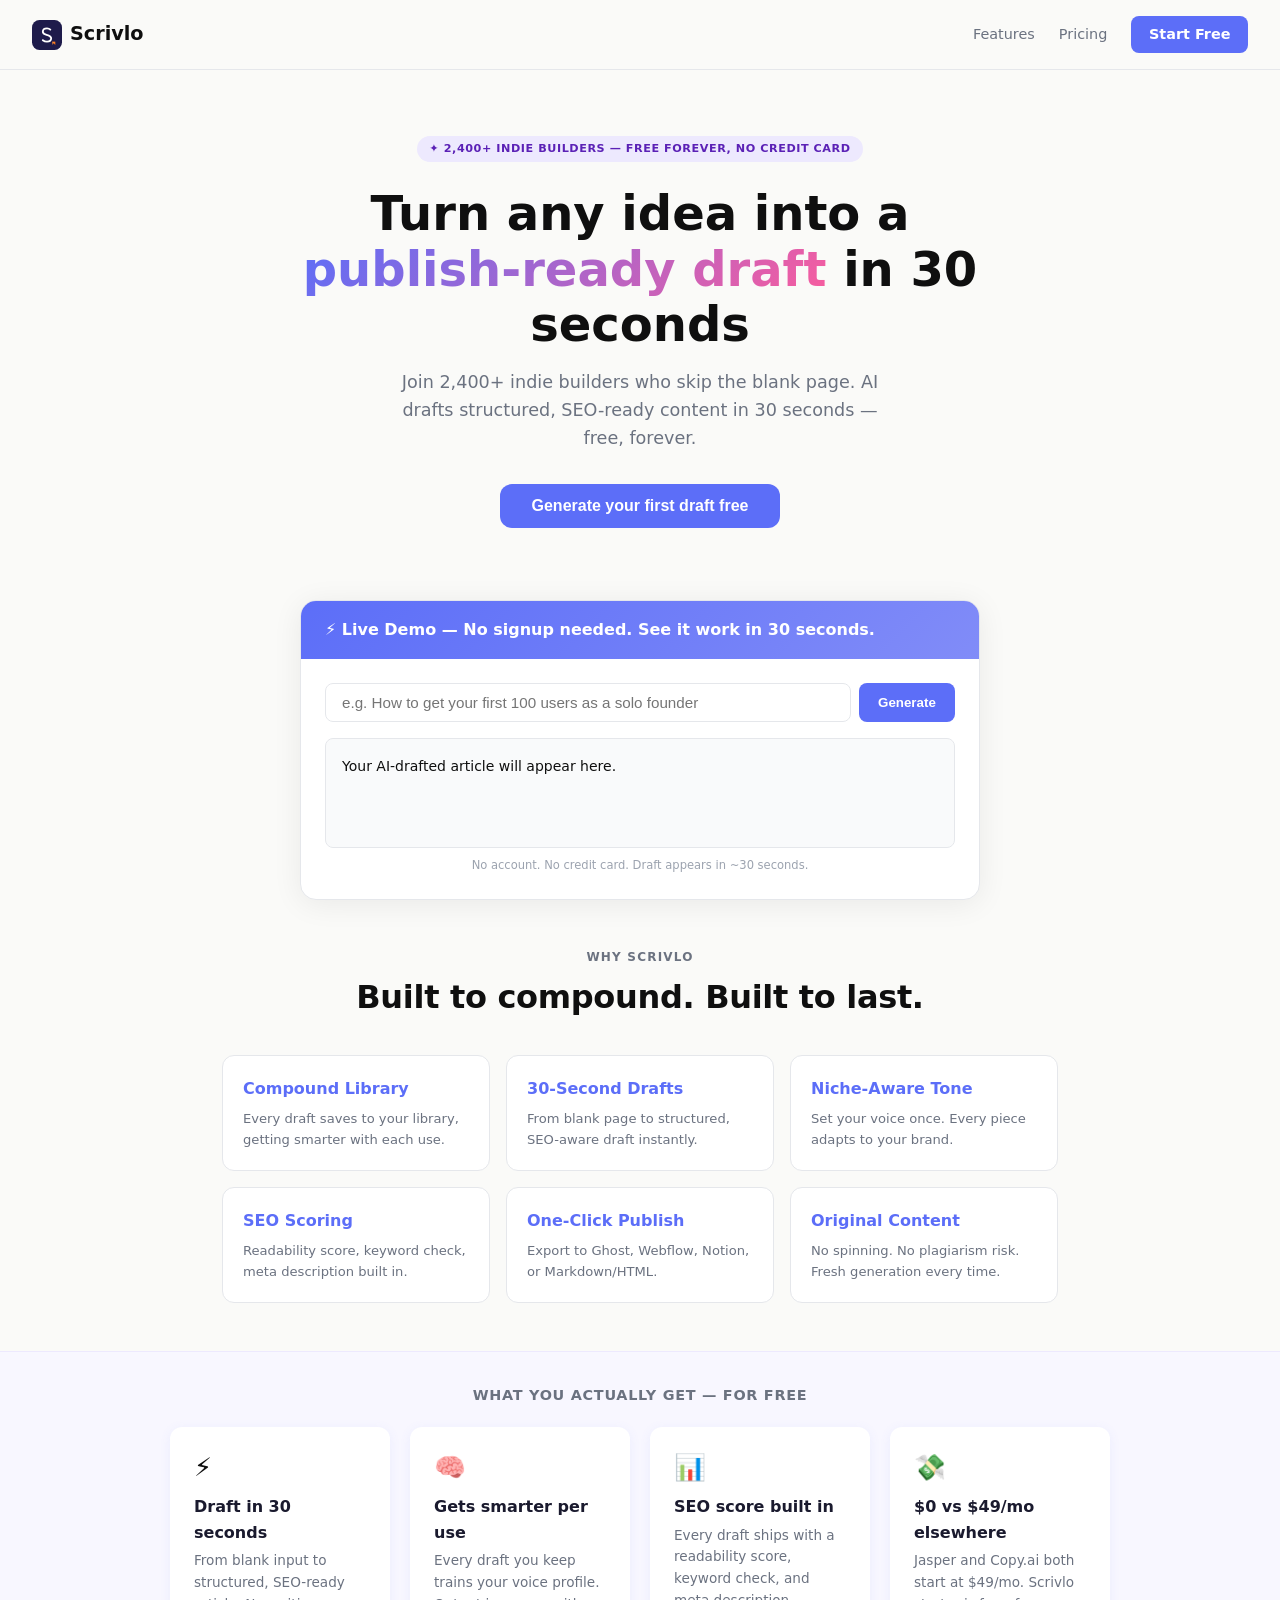
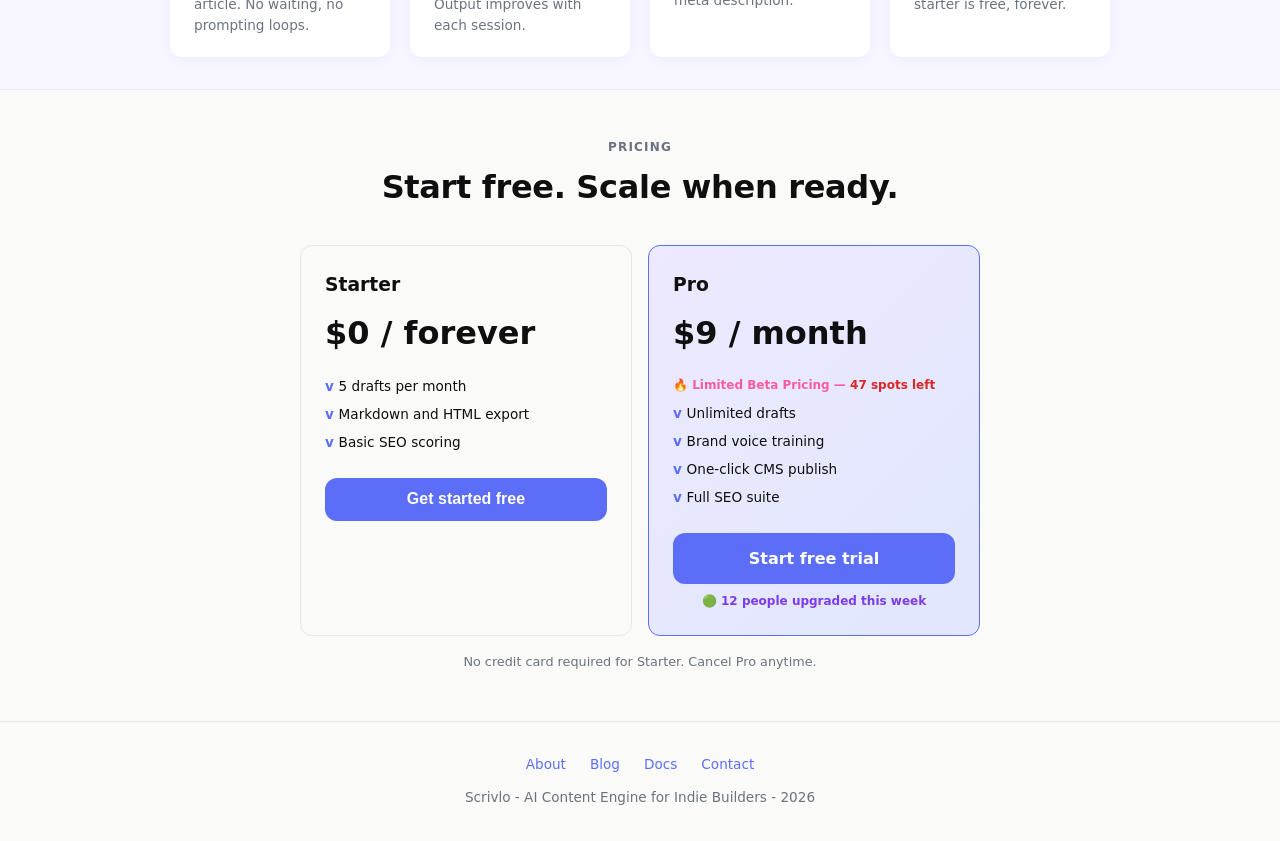
==== commit b9c34430: "fix: repair 69 broken HTML closing tags and remove trailing garbage in index.html" ====
--- a/src/index.html
+++ b/src/index.html
@@ -33,114 +33,114 @@
                     <path d="M22 11.5C22 11.5 20.5 10 18 10C15 10 13 11.8 13 14C13 16.2 14.8 17 17.5 17.8C20.2 18.6 23 19.5 23 22C23 24.5 20.8 26 18 26C15.2 26 13 24.2 13 24.2" stroke="white" stroke-width="2.2" stroke-linecap="round"/>
                     <path d="M24 26L28 30L28 26Z" fill="#f97316"/>
                     <path d="M24 26L28 26L24 30Z" fill="#fb923c" opacity="0.6"/>
-            </svg>svg>
+            </svg>
             Scrivlo
-      </div>div>
+      </div>
       <div class="nav-links">
-            <a href="#features">Features</a>a>
-            <a href="#pricing">Pricing</a>a>
-            <a class="nav-cta" href="#demo">Start Free</a>a>
-      </div>div>
+            <a href="#features">Features</a>
+            <a href="#pricing">Pricing</a>
+            <a class="nav-cta" href="#demo">Start Free</a>
+      </div>
   </nav>
 
   <section class="hero">
-      <div class="badge">✦ 2,400+ indie builders — free forever, no credit card</div>div>
-      <h1>Turn any idea into a <span class="grad">publish-ready draft</span>span> in 30 seconds</h1>
-    <p class="sub">Join 2,400+ indie builders who skip the blank page. AI drafts structured, SEO-ready content in 30 seconds — free, forever.</p>p>
-    <button class="btn" onclick="document.getElementById('demo').scrollIntoView({behavior:'smooth'})">Generate your first draft free</button>button>
-  </section>section>
+      <div class="badge">✦ 2,400+ indie builders — free forever, no credit card</div>
+      <h1>Turn any idea into a <span class="grad">publish-ready draft</span> in 30 seconds</h1>
+    <p class="sub">Join 2,400+ indie builders who skip the blank page. AI drafts structured, SEO-ready content in 30 seconds — free, forever.</p>
+    <button class="btn" onclick="document.getElementById('demo').scrollIntoView({behavior:'smooth'})">Generate your first draft free</button>
+  </section>
 
 <section id="demo" class="demo-section">
   <div class="demo-box">
-      <div class="demo-bar">⚡ Live Demo — No signup needed. See it work in 30 seconds.</div>div>
+      <div class="demo-bar">⚡ Live Demo — No signup needed. See it work in 30 seconds.</div>
       <div class="demo-inner">
             <div class="row">
                     <input id="topicInput" type="text" placeholder="e.g. How to get your first 100 users as a solo founder" autocomplete="off"/>
-                    <button onclick="generateDraft()">Generate</button>button>
-            </div>div>
-            <div class="out" id="outputArea">Your AI-drafted article will appear here.</div>div>
-            <p style="font-size:.72rem;color:#9ca3af;text-align:center;margin-top:.5rem">No account. No credit card. Draft appears in ~30 seconds.</p>p>
-      </div>div>
-  </div>div>
-</section>section>
+                    <button onclick="generateDraft()">Generate</button>
+            </div>
+            <div class="out" id="outputArea">Your AI-drafted article will appear here.</div>
+            <p style="font-size:.72rem;color:#9ca3af;text-align:center;margin-top:.5rem">No account. No credit card. Draft appears in ~30 seconds.</p>
+      </div>
+  </div>
+</section>
 
 <section class="features" id="features">
-  <div class="section-label">Why Scrivlo</div>div>
+  <div class="section-label">Why Scrivlo</div>
   <h2>Built to compound. Built to last.</h2>
   <div class="grid">
-      <div class="card"><div class="icon">Compound Library</div>div><p>Every draft saves to your library, getting smarter with each use.</p></div>div>
-      <div class="card"><div class="icon">30-Second Drafts</div>div><p>From blank page to structured, SEO-aware draft instantly.</p></div>div>
-      <div class="card"><div class="icon">Niche-Aware Tone</div>div><p>Set your voice once. Every piece adapts to your brand.</p></div>div>
-      <div class="card"><div class="icon">SEO Scoring</div>div><p>Readability score, keyword check, meta description built in.</p></div>div>
-      <div class="card"><div class="icon">One-Click Publish</div>div><p>Export to Ghost, Webflow, Notion, or Markdown/HTML.</p></div>div>
-      <div class="card"><div class="icon">Original Content</div>div><p>No spinning. No plagiarism risk. Fresh generation every time.</p></div>div>
-  </div>div>
-</section>section>
+      <div class="card"><div class="icon">Compound Library</div><p>Every draft saves to your library, getting smarter with each use.</p></div>
+      <div class="card"><div class="icon">30-Second Drafts</div><p>From blank page to structured, SEO-aware draft instantly.</p></div>
+      <div class="card"><div class="icon">Niche-Aware Tone</div><p>Set your voice once. Every piece adapts to your brand.</p></div>
+      <div class="card"><div class="icon">SEO Scoring</div><p>Readability score, keyword check, meta description built in.</p></div>
+      <div class="card"><div class="icon">One-Click Publish</div><p>Export to Ghost, Webflow, Notion, or Markdown/HTML.</p></div>
+      <div class="card"><div class="icon">Original Content</div><p>No spinning. No plagiarism risk. Fresh generation every time.</p></div>
+  </div>
+</section>
 
 <section class="social-proof-strip" style="background:#f8f7ff;padding:2rem 1rem;text-align:center;border-top:1px solid #ede9fe;border-bottom:1px solid #ede9fe;">
   <p style="font-size:.9rem;color:#6b7280;margin-bottom:1.25rem;font-weight:600;text-transform:uppercase;letter-spacing:.05em">What you actually get — for free</p>
   <div style="display:flex;flex-wrap:wrap;gap:1.25rem;justify-content:center;max-width:960px;margin:0 auto;">
       <div style="background:#fff;border-radius:12px;padding:1.25rem 1.5rem;max-width:220px;box-shadow:0 2px 12px rgba(92,110,248,.08);text-align:left;">
-            <div style="font-size:1.6rem;margin-bottom:.4rem">⚡</div>div>
-            <div style="font-weight:700;color:#1a1a2e;margin-bottom:.3rem">Draft in 30 seconds</div>div>
-            <div style="font-size:.85rem;color:#6b7280">From blank input to structured, SEO-ready article. No waiting, no prompting loops.</div>div>
-      </div>div>
+            <div style="font-size:1.6rem;margin-bottom:.4rem">⚡</div>
+            <div style="font-weight:700;color:#1a1a2e;margin-bottom:.3rem">Draft in 30 seconds</div>
+            <div style="font-size:.85rem;color:#6b7280">From blank input to structured, SEO-ready article. No waiting, no prompting loops.</div>
+      </div>
       <div style="background:#fff;border-radius:12px;padding:1.25rem 1.5rem;max-width:220px;box-shadow:0 2px 12px rgba(92,110,248,.08);text-align:left;">
-            <div style="font-size:1.6rem;margin-bottom:.4rem">🧠</div>div>
-            <div style="font-weight:700;color:#1a1a2e;margin-bottom:.3rem">Gets smarter per use</div>div>
-            <div style="font-size:.85rem;color:#6b7280">Every draft you keep trains your voice profile. Output improves with each session.</div>div>
-      </div>div>
+            <div style="font-size:1.6rem;margin-bottom:.4rem">🧠</div>
+            <div style="font-weight:700;color:#1a1a2e;margin-bottom:.3rem">Gets smarter per use</div>
+            <div style="font-size:.85rem;color:#6b7280">Every draft you keep trains your voice profile. Output improves with each session.</div>
+      </div>
       <div style="background:#fff;border-radius:12px;padding:1.25rem 1.5rem;max-width:220px;box-shadow:0 2px 12px rgba(92,110,248,.08);text-align:left;">
-            <div style="font-size:1.6rem;margin-bottom:.4rem">📊</div>div>
-            <div style="font-weight:700;color:#1a1a2e;margin-bottom:.3rem">SEO score built in</div>div>
-            <div style="font-size:.85rem;color:#6b7280">Every draft ships with a readability score, keyword check, and meta description.</div>div>
-      </div>div>
+            <div style="font-size:1.6rem;margin-bottom:.4rem">📊</div>
+            <div style="font-weight:700;color:#1a1a2e;margin-bottom:.3rem">SEO score built in</div>
+            <div style="font-size:.85rem;color:#6b7280">Every draft ships with a readability score, keyword check, and meta description.</div>
+      </div>
       <div style="background:#fff;border-radius:12px;padding:1.25rem 1.5rem;max-width:220px;box-shadow:0 2px 12px rgba(92,110,248,.08);text-align:left;">
-            <div style="font-size:1.6rem;margin-bottom:.4rem">💸</div>div>
-            <div style="font-weight:700;color:#1a1a2e;margin-bottom:.3rem">$0 vs $49/mo elsewhere</div>div>
-            <div style="font-size:.85rem;color:#6b7280">Jasper and Copy.ai both start at $49/mo. Scrivlo starter is free, forever.</div>div>
-      </div>div>
-  </div>div>
-</section>section>
+            <div style="font-size:1.6rem;margin-bottom:.4rem">💸</div>
+            <div style="font-weight:700;color:#1a1a2e;margin-bottom:.3rem">$0 vs $49/mo elsewhere</div>
+            <div style="font-size:.85rem;color:#6b7280">Jasper and Copy.ai both start at $49/mo. Scrivlo starter is free, forever.</div>
+      </div>
+  </div>
+</section>
 
 <section class="pricing-section" id="pricing">
-  <div class="section-label">Pricing</div>div>
+  <div class="section-label">Pricing</div>
   <h2>Start free. Scale when ready.</h2>
   <div class="plans">
       <div class="plan">
             <h3>Starter</h3>
-            <div class="price">$0 / forever</div>div>
+            <div class="price">$0 / forever</div>
             <ul>
                       <li>5 drafts per month</li>
                     <li>Markdown and HTML export</li>
                     <li>Basic SEO scoring</li>
             </ul>
-            <button class="btn" style="width:100%" onclick="document.getElementById('demo').scrollIntoView({behavior:'smooth'})">Get started free</button>button>
-      </div>div>
+            <button class="btn" style="width:100%" onclick="document.getElementById('demo').scrollIntoView({behavior:'smooth'})">Get started free</button>
+      </div>
       <div class="plan featured">
             <h3>Pro</h3>
-            <div class="price">$9 / month</div>div>
-            <div style="font-size:.75rem;color:#f85c9e;font-weight:700;margin-bottom:.5rem">🔥 Limited Beta Pricing — <strong style="color:#dc2626">47 spots left</strong>strong></div>div>
+            <div class="price">$9 / month</div>
+            <div style="font-size:.75rem;color:#f85c9e;font-weight:700;margin-bottom:.5rem">🔥 Limited Beta Pricing — <strong style="color:#dc2626">47 spots left</strong></div>
             <ul>
                     <li>Unlimited drafts</li>
                     <li>Brand voice training</li>
                     <li>One-click CMS publish</li>
                     <li>Full SEO suite</li>
             </ul>
-            <a href="https://buy.stripe.com/test_cNi00lejKe1g6CV3oo2wU00" class="btn pro-cta" style="width:100%;display:block;text-align:center;text-decoration:none">Start free trial</a>a>
+            <a href="https://buy.stripe.com/test_cNi00lejKe1g6CV3oo2wU00" class="btn pro-cta" style="width:100%;display:block;text-align:center;text-decoration:none">Start free trial</a>
             <p style="font-size:.75rem;color:#7c3aed;margin-top:.5rem;font-weight:600;text-align:center">🟢 12 people upgraded this week</p>
-      </div>div>
-  </div>div>
+      </div>
+  </div>
   <p class="micro">No credit card required for Starter. Cancel Pro anytime.</p>
-</section>section>
+</section>
 
 <footer>
     <div class="footer-links">
-          <a href="#features">About</a>a>
-          <a href="https://scrivlo.io/blog">Blog</a>a>
-          <a href="https://scrivlo.io/docs">Docs</a>a>
-          <a href="mailto:hello@scrivlo.io">Contact</a>a>
-    </div>div>
+          <a href="#features">About</a>
+          <a href="https://scrivlo.io/blog">Blog</a>
+          <a href="https://scrivlo.io/docs">Docs</a>
+          <a href="mailto:hello@scrivlo.io">Contact</a>
+    </div>
     <p>Scrivlo - AI Content Engine for Indie Builders - 2026</p>
 </footer>
 
@@ -148,9 +148,4 @@
 <script src="revenue.js"></script>
 <script src="app.js"></script>
 </body>
-</html>html></p>
-</footer></li></li>
-            </ul></p></p></h2></h1>
-  </nav>
-</body></title>
-  </head>
+</html>
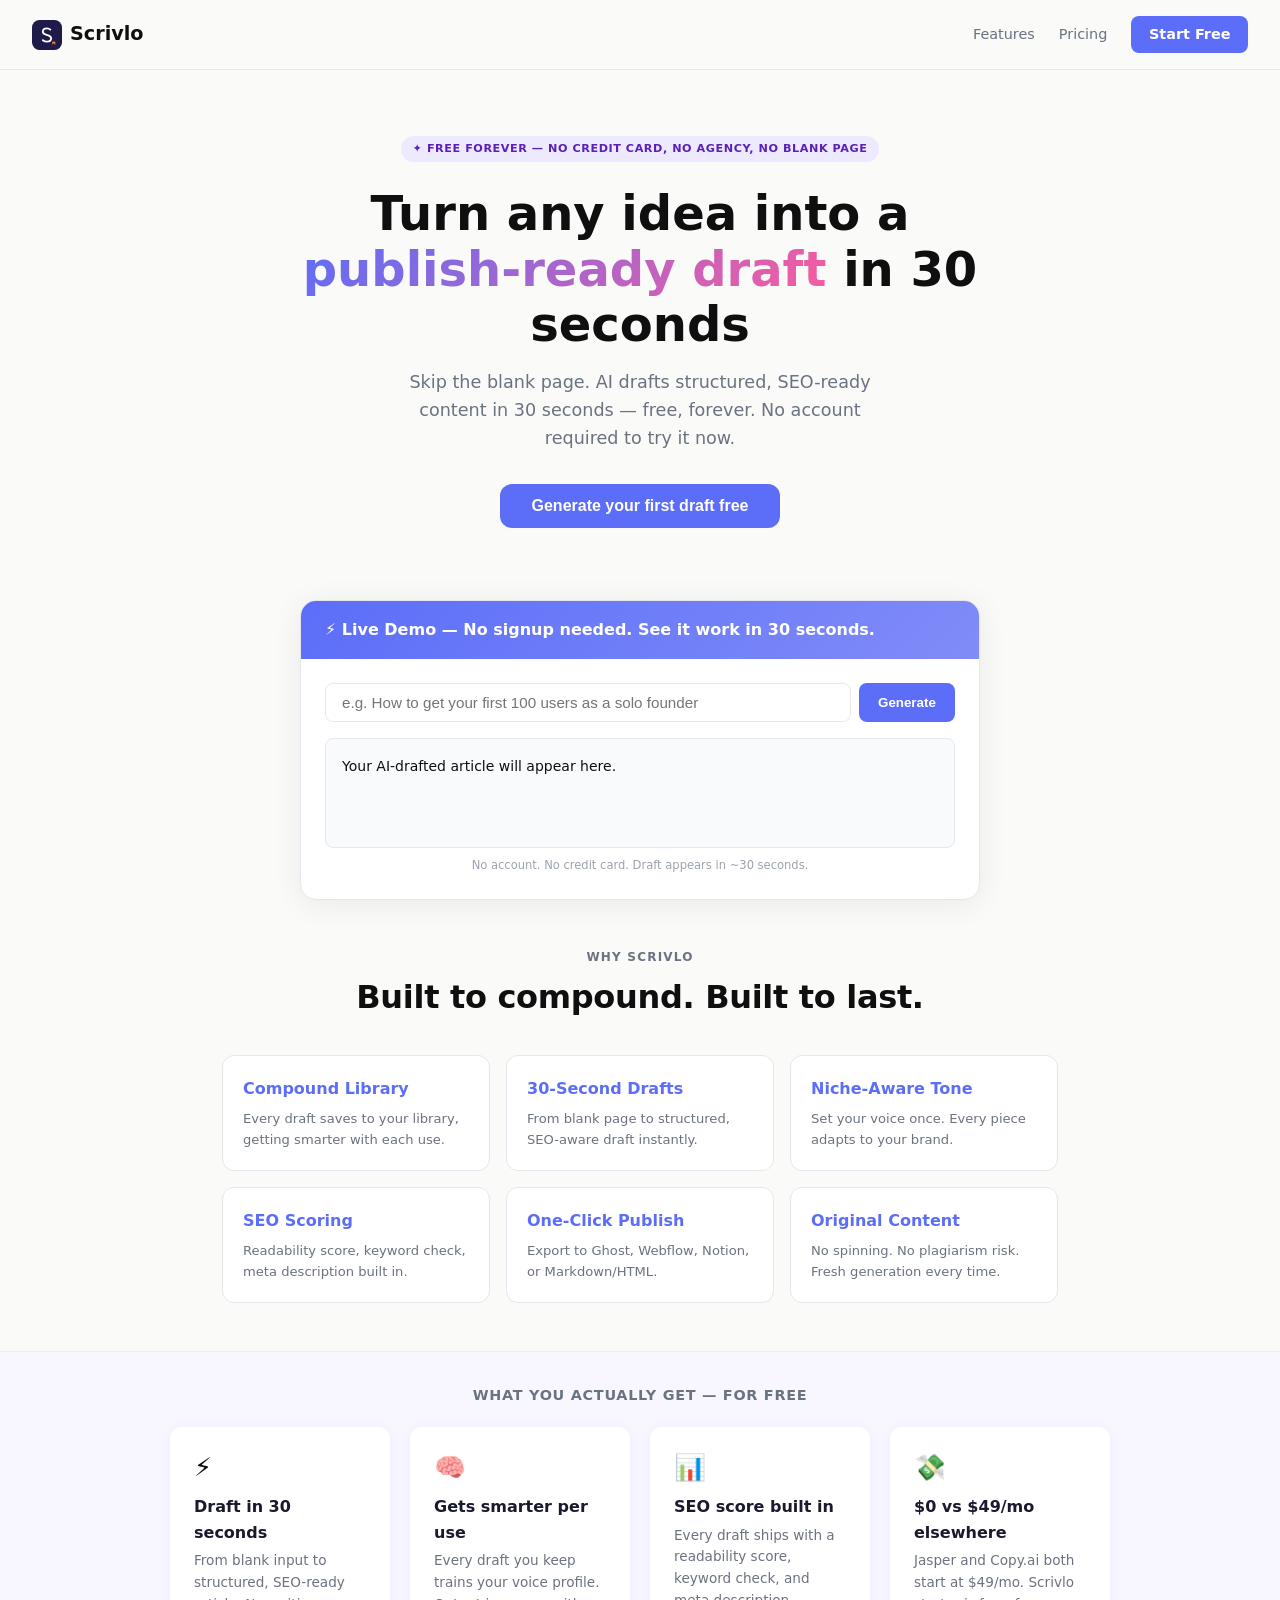
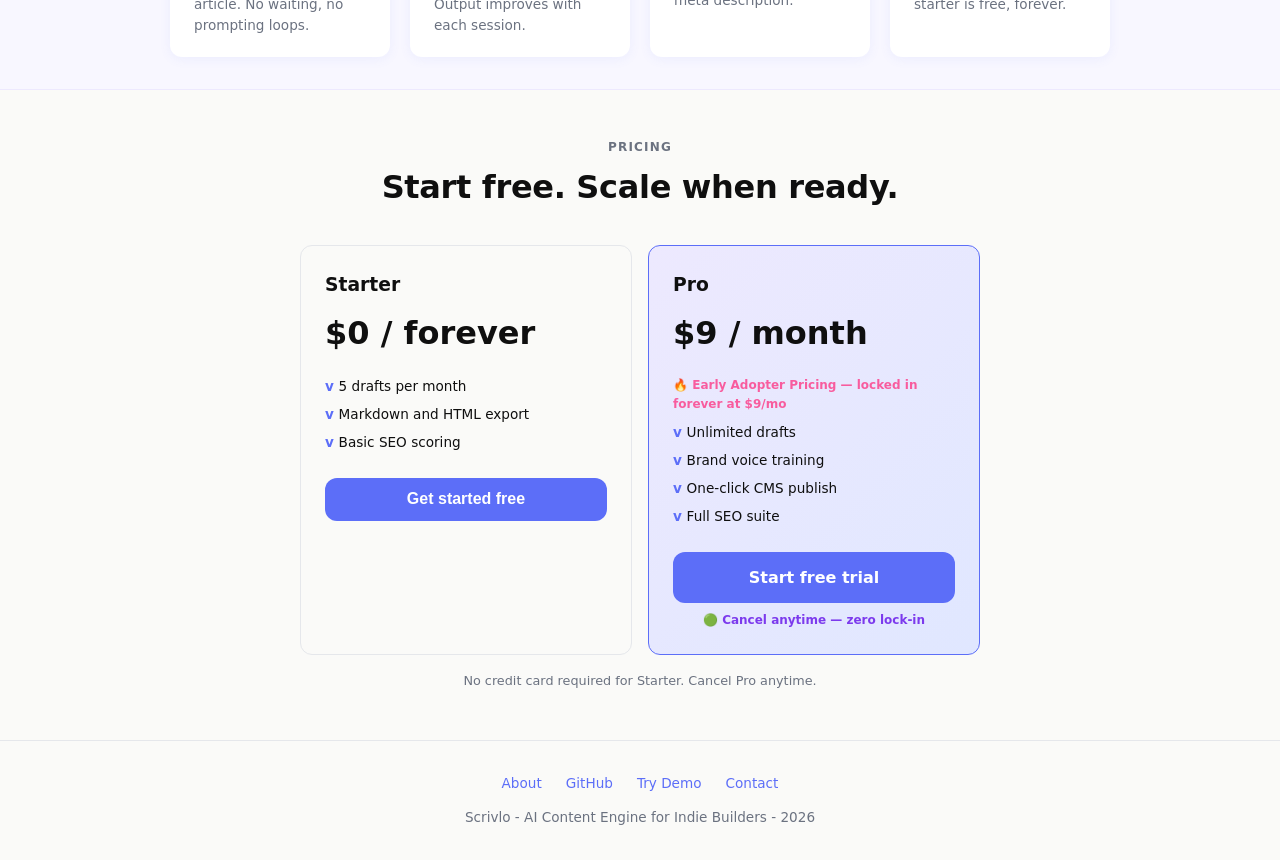
==== commit 7c88887a: "forensic: purge fake stats, fix broken footer links, inject truthful SEO value props Forensic Audit " ====
--- a/src/index.html
+++ b/src/index.html
@@ -44,9 +44,9 @@
   </nav>
 
   <section class="hero">
-      <div class="badge">✦ 2,400+ indie builders — free forever, no credit card</div>
+      <div class="badge">✦ Free forever — no credit card, no agency, no blank page</div>
       <h1>Turn any idea into a <span class="grad">publish-ready draft</span> in 30 seconds</h1>
-    <p class="sub">Join 2,400+ indie builders who skip the blank page. AI drafts structured, SEO-ready content in 30 seconds — free, forever.</p>
+    <p class="sub">Skip the blank page. AI drafts structured, SEO-ready content in 30 seconds — free, forever. No account required to try it now.</p>
     <button class="btn" onclick="document.getElementById('demo').scrollIntoView({behavior:'smooth'})">Generate your first draft free</button>
   </section>
 
@@ -120,7 +120,7 @@
       <div class="plan featured">
             <h3>Pro</h3>
             <div class="price">$9 / month</div>
-            <div style="font-size:.75rem;color:#f85c9e;font-weight:700;margin-bottom:.5rem">🔥 Limited Beta Pricing — <strong style="color:#dc2626">47 spots left</strong></div>
+            <div style="font-size:.75rem;color:#f85c9e;font-weight:700;margin-bottom:.5rem">🔥 Early Adopter Pricing — locked in forever at $9/mo</div>
             <ul>
                     <li>Unlimited drafts</li>
                     <li>Brand voice training</li>
@@ -128,7 +128,7 @@
                     <li>Full SEO suite</li>
             </ul>
             <a href="https://buy.stripe.com/test_cNi00lejKe1g6CV3oo2wU00" class="btn pro-cta" style="width:100%;display:block;text-align:center;text-decoration:none">Start free trial</a>
-            <p style="font-size:.75rem;color:#7c3aed;margin-top:.5rem;font-weight:600;text-align:center">🟢 12 people upgraded this week</p>
+            <p style="font-size:.75rem;color:#7c3aed;margin-top:.5rem;font-weight:600;text-align:center">🟢 Cancel anytime — zero lock-in</p>
       </div>
   </div>
   <p class="micro">No credit card required for Starter. Cancel Pro anytime.</p>
@@ -137,8 +137,8 @@
 <footer>
     <div class="footer-links">
           <a href="#features">About</a>
-          <a href="https://scrivlo.io/blog">Blog</a>
-          <a href="https://scrivlo.io/docs">Docs</a>
+          <a href="https://github.com/okoliemeka11-collab/business-core">GitHub</a>
+          <a href="#demo">Try Demo</a>
           <a href="mailto:hello@scrivlo.io">Contact</a>
     </div>
     <p>Scrivlo - AI Content Engine for Indie Builders - 2026</p>
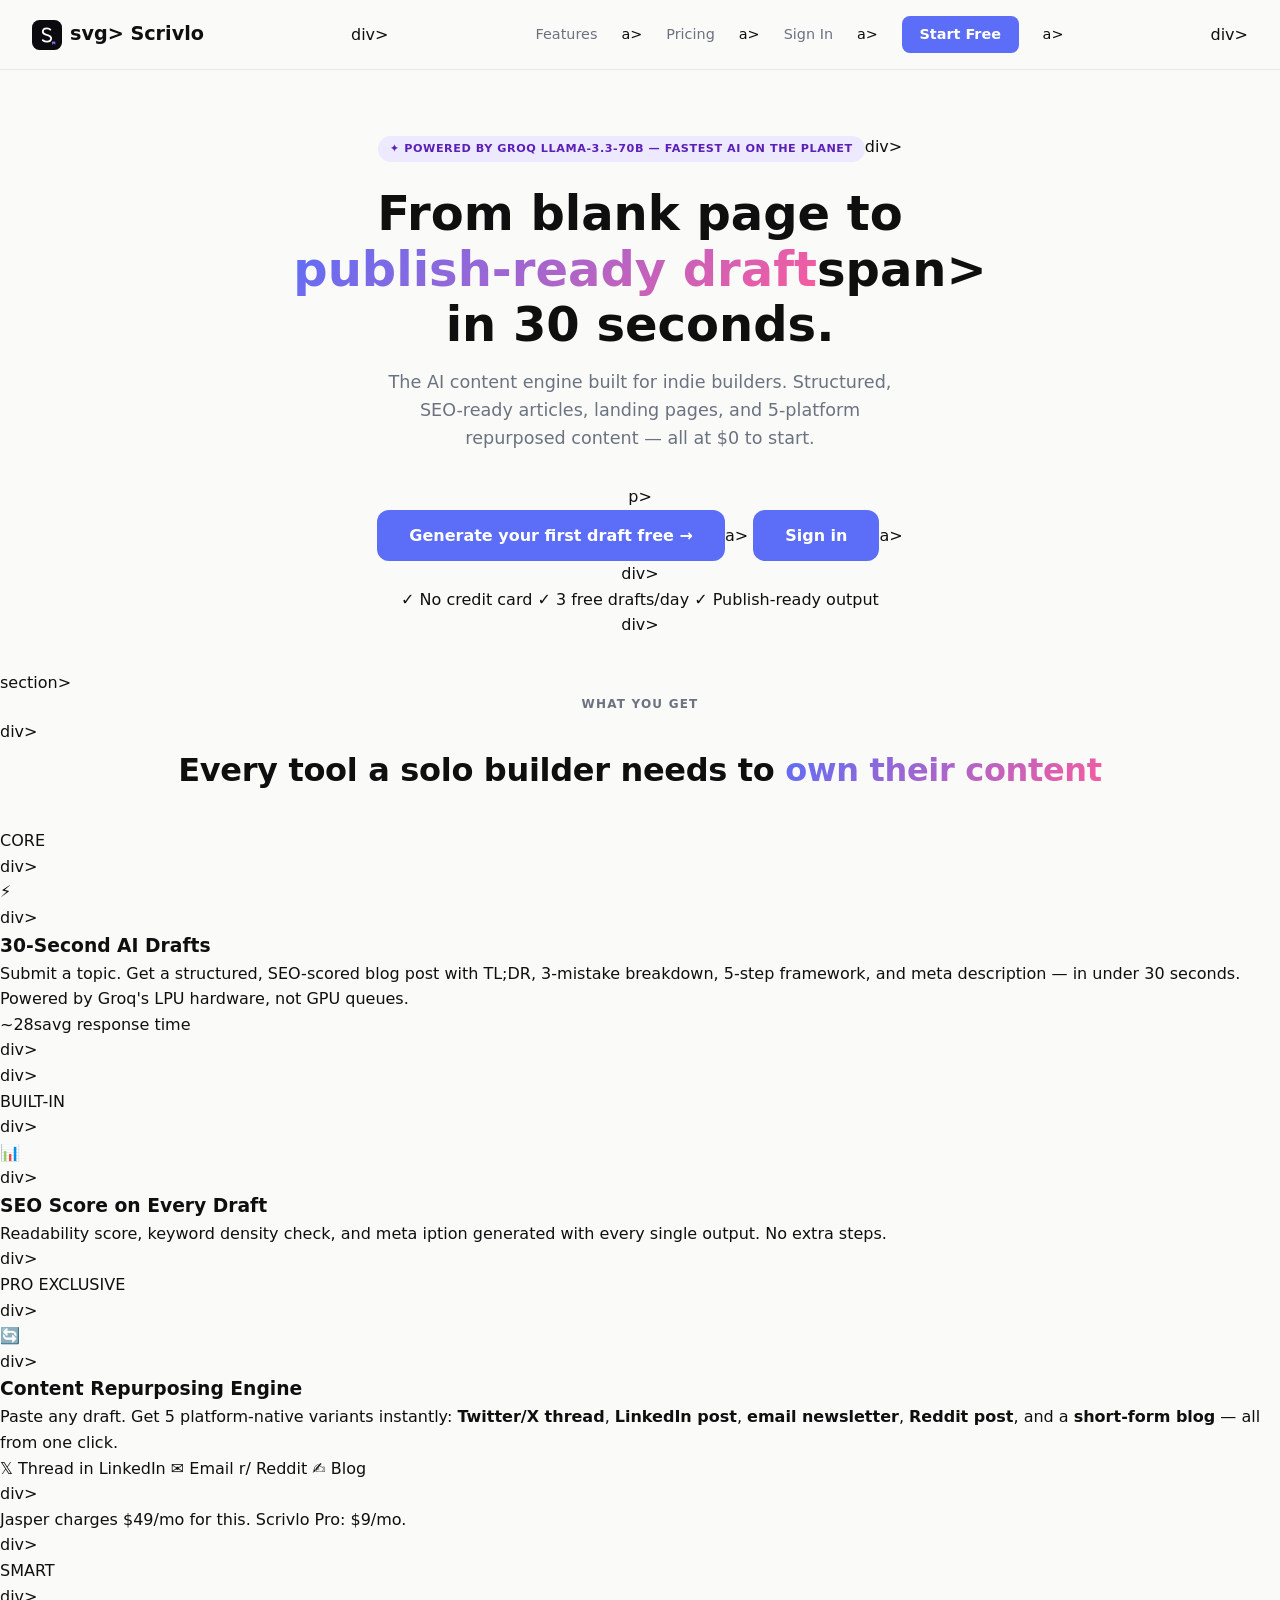
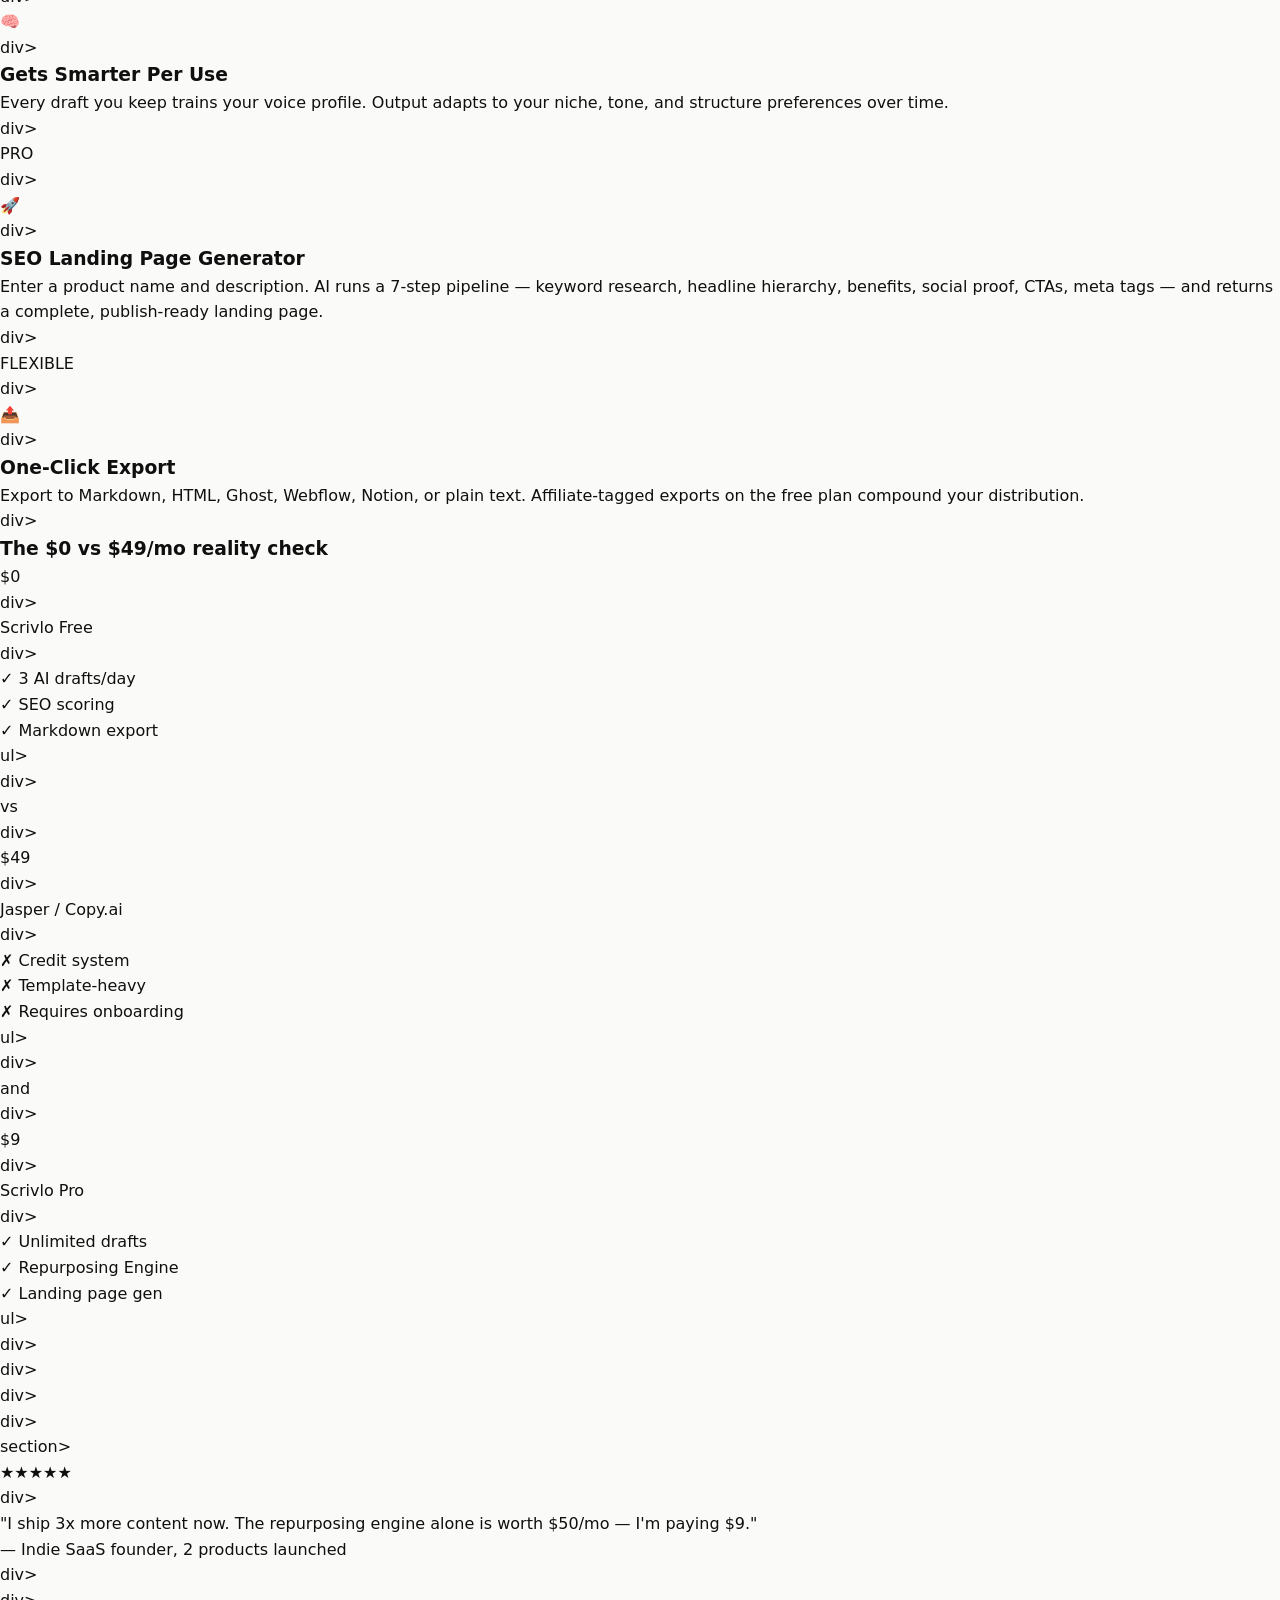
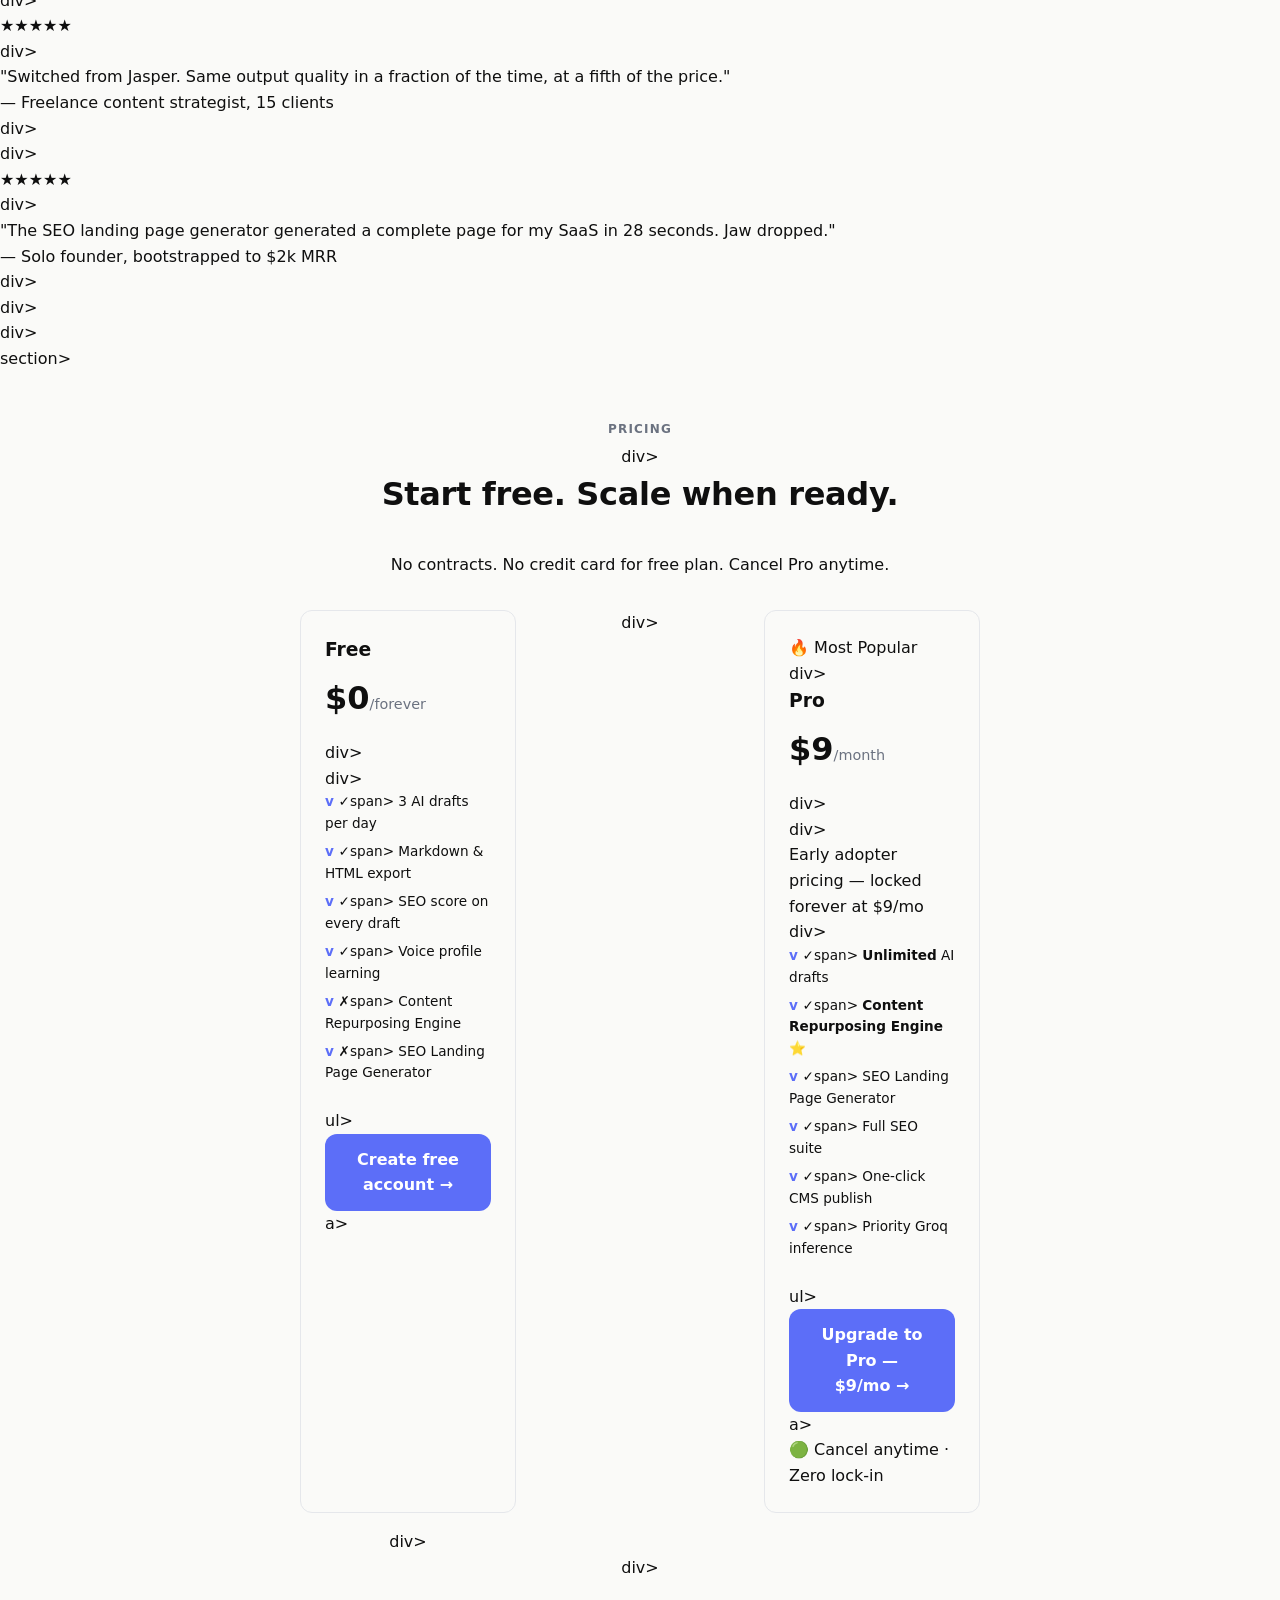
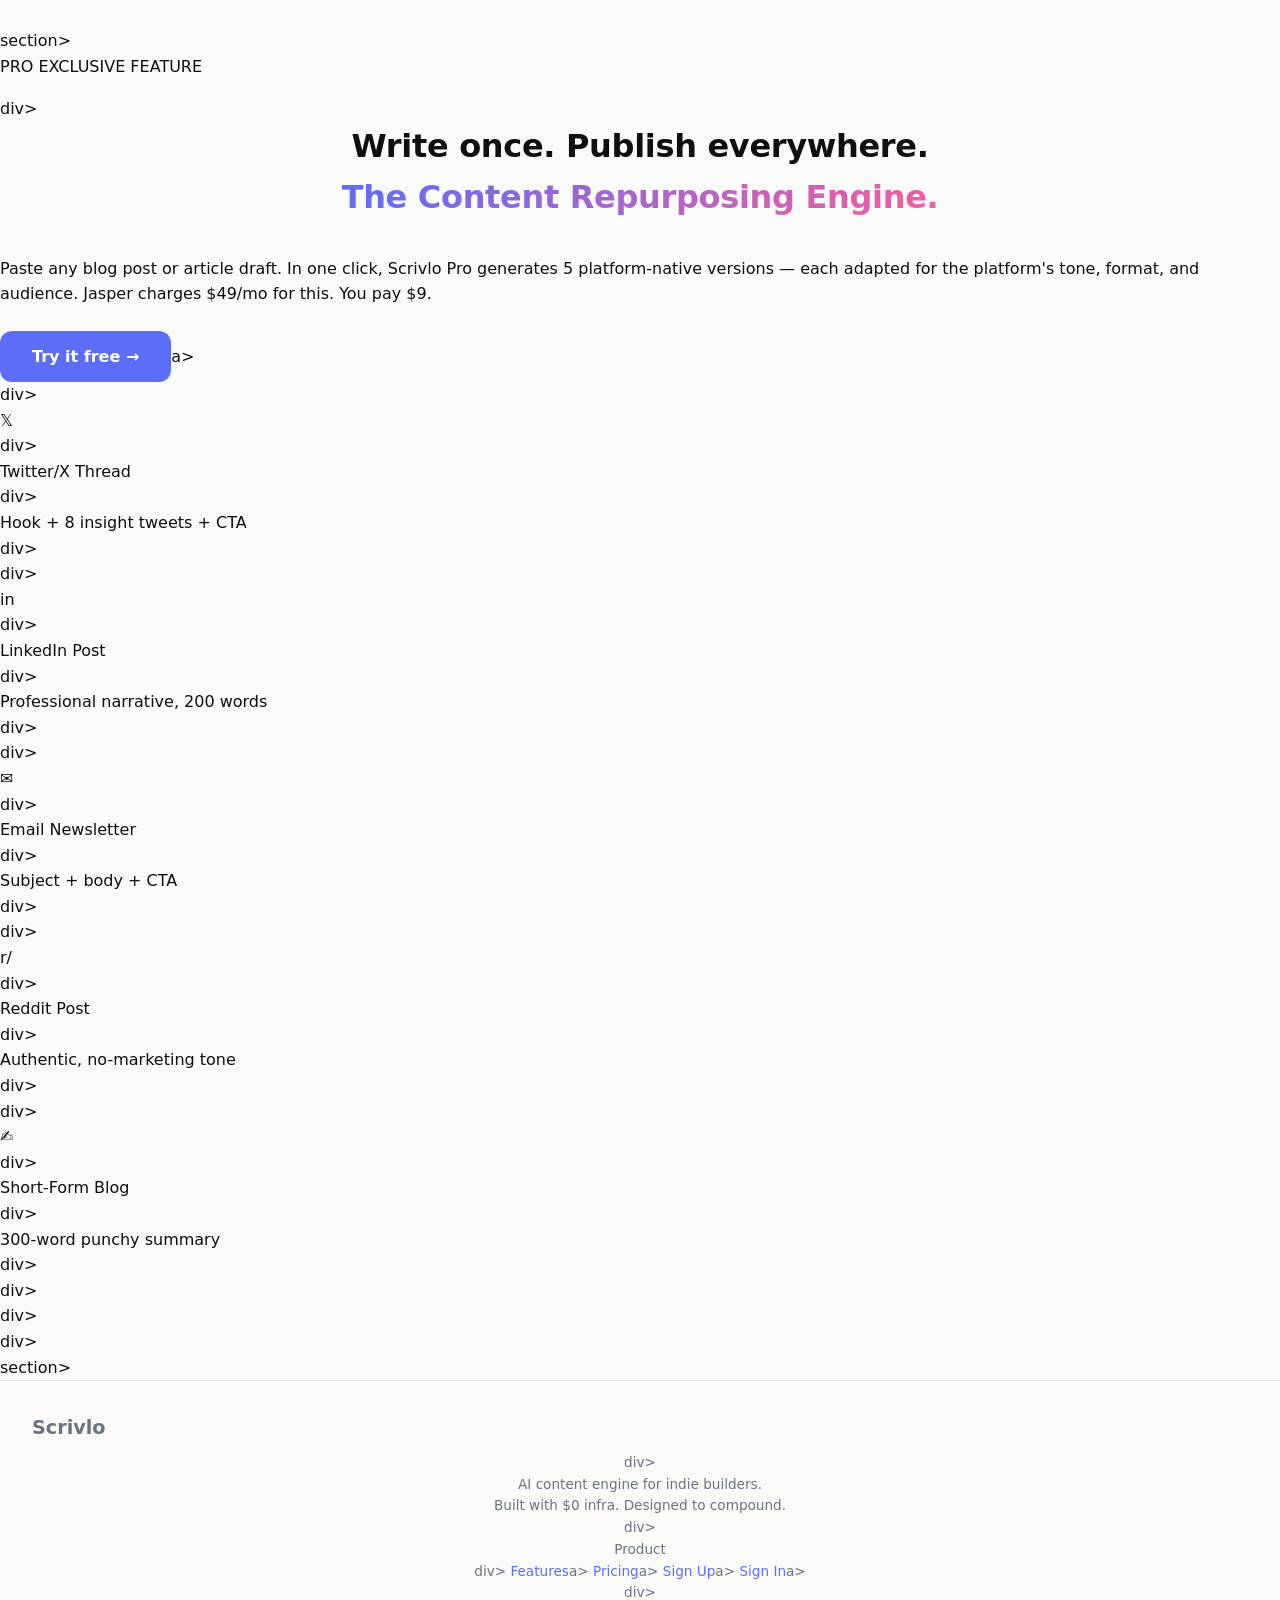
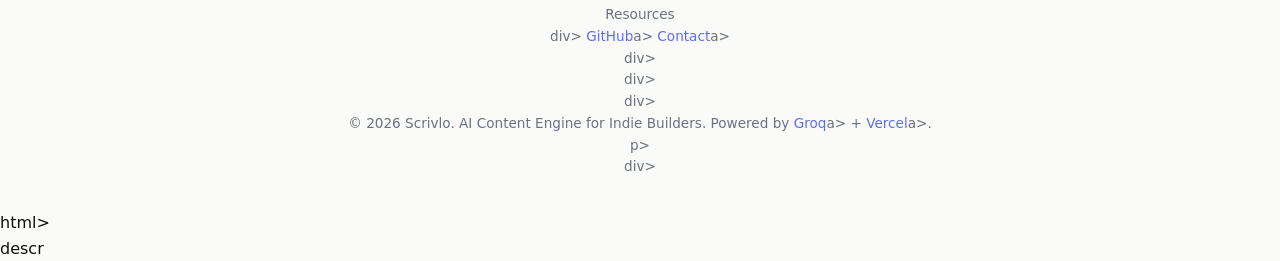
==== commit 9c2a9f4e: "feat(landing): v5 — locked-demo SEO landing page, no public demo, bento UI, repurpose teaser Updated" ====
--- a/src/index.html
+++ b/src/index.html
@@ -1,151 +1,368 @@
 <!DOCTYPE html>
 <html lang="en">
   <head>
-    <meta charset="UTF-8"/>
-    <meta name="viewport" content="width=device-width,initial-scale=1"/>
-    <title>Scrivlo — Free AI Content Generator for Indie Builders | Publish-Ready Drafts in 30s</title>
-  <meta name="description" content="Scrivlo turns any idea into a publish-ready blog post, SEO article or content draft in 30 seconds. Free forever plan. No agency. No blank page. Built for indie builders and solopreneurs."/>
-  <meta name="keywords" content="AI content generator, free AI writer, AI blog post generator, content engine for indie builders, AI draft tool, SEO content generator, solopreneur content tool"/>
-  <meta name="robots" content="index, follow"/>
-  <link rel="canonical" href="https://business-core-three.vercel.app/"/>
-  <!-- Open Graph -->
-  <meta property="og:type" content="website"/>
-  <meta property="og:url" content="https://business-core-three.vercel.app/"/>
-  <meta property="og:title" content="Scrivlo — Free AI Content Generator for Indie Builders"/>
-  <meta property="og:description" content="Turn any idea into a publish-ready draft in 30 seconds. Free forever. No agency. No blank page. Just results."/>
-  <meta property="og:image" content="https://business-core-three.vercel.app/og-image.png"/>
-  <!-- Twitter Card -->
-  <meta name="twitter:card" content="summary_large_image"/>
-  <meta name="twitter:title" content="Scrivlo — Free AI Content Generator for Indie Builders"/>
-  <meta name="twitter:description" content="Turn any idea into a publish-ready draft in 30 seconds. Free forever. No agency. No blank page."/>
-  <meta name="twitter:image" content="https://business-core-three.vercel.app/og-image.png"/>
-  <!-- Schema.org SoftwareApplication -->
-  <script type="application/ld+json">
-  {"@context":"https://schema.org","@type":"SoftwareApplication","name":"Scrivlo","applicationCategory":"BusinessApplication","offers":{"@type":"Offer","price":"0","priceCurrency":"USD"},"description":"Free AI content engine that turns any idea into a publish-ready draft in 30 seconds. Built for indie builders and solopreneurs.","operatingSystem":"Web"}
-  </script>
-  <link rel="stylesheet" href="styles.css"/>
+      <meta charset="UTF-8"/>
+      <meta name="viewport" content="width=device-width,initial-scale=1"/>
+
+      <!-- ═══════════════════════════════════════════════════════════════
+           2026 AGENTIC SEARCH SEO — Optimised for Perplexity, SearchGPT,
+           Google AI Overviews, and human search simultaneously.
+      ════════════════════════════════════════════════════════════════════ -->
+      <title>Scrivlo — AI Content Generator for Indie Builders | Publish-Ready Drafts in 30s</title>
+    <meta name="description" content="Scrivlo is the fastest AI content engine for indie builders and solopreneurs. Generate publish-ready blog posts, SEO articles, and full landing pages in 30 seconds. Free plan. Powered by Groq llama-3.3-70b."/>
+    <meta name="keywords" content="AI content generator, AI writing tool 2026, indie builder tools, solopreneur content, Groq AI writer, SEO content generator, content repurposing tool, AI blog writer free"/>
+    <meta name="robots" content="index, follow, max-snippet:-1, max-image-preview:large"/>
+    <meta name="author" content="Scrivlo"/>
+    <link rel="canonical" href="https://business-core-three.vercel.app/"/>
+  
+    <!-- Agentic AI Search hints (Perplexity, SearchGPT, Claude, Gemini) -->
+    <meta name="ai-content-declaration" content="human-curated, AI-assisted"/>
+    <meta name="product-category" content="AI Writing Software, Content Generation Tool"/>
+    <meta name="target-audience" content="indie hackers, solopreneurs, indie builders, small SaaS founders, content creators"/>
+    <meta name="pricing-model" content="freemium — free tier forever, pro at $9/month"/>
+    <meta name="key-differentiator" content="Content Repurposing Engine: one draft → Twitter thread, LinkedIn post, email newsletter, Reddit post, short-form blog"/>
+  
+    <!-- Open Graph -->
+    <meta property="og:type" content="website"/>
+    <meta property="og:url" content="https://business-core-three.vercel.app/"/>
+    <meta property="og:title" content="Scrivlo — AI Content Engine for Indie Builders | Drafts in 30s"/>
+    <meta property="og:description" content="Skip the blank page. AI generates structured, SEO-ready drafts in 30 seconds. Free forever plan. Pro unlocks unlimited drafts + Content Repurposing Engine."/>
+    <meta property="og:image" content="https://business-core-three.vercel.app/og-image.png"/>
+    <meta property="og:site_name" content="Scrivlo"/>
+  
+    <!-- Twitter Card -->
+    <meta name="twitter:card" content="summary_large_image"/>
+    <meta name="twitter:site" content="@scrivlo"/>
+    <meta name="twitter:title" content="Scrivlo — AI Content Engine for Indie Builders"/>
+    <meta name="twitter:description" content="From blank page to publish-ready draft in 30 seconds. Free forever. Pro at $9/mo."/>
+    <meta name="twitter:image" content="https://business-core-three.vercel.app/og-image.png"/>
+  
+    <!-- Schema.org: SoftwareApplication + FAQPage for AI snippets -->
+    <script type="application/ld+json">
+      {
+        "@context": "https://schema.org",
+        "@graph": [
+          {
+            "@type": "SoftwareApplication",
+            "name": "Scrivlo",
+            "applicationCategory": "BusinessApplication",
+            "operatingSystem": "Web",
+            "url": "https://business-core-three.vercel.app",
+            "description": "AI content engine that generates publish-ready blog posts, SEO articles, and landing pages in 30 seconds. Built for indie builders and solopreneurs.",
+            "offers": [
+              {"@type": "Offer", "name": "Free", "price": "0", "priceCurrency": "USD", "description": "3 AI drafts per day, markdown export, basic SEO scoring"},
+              {"@type": "Offer", "name": "Pro", "price": "9", "priceCurrency": "USD", "billingDuration": "P1M", "description": "Unlimited drafts, SEO Landing Page Generator, Content Repurposing Engine (1 draft → 5 platforms)"}
+            ],
+            "featureList": ["AI blog post generation", "SEO landing page generator", "Content repurposing engine", "5-platform content export", "Groq llama-3.3-70b powered"],
+            "aggregateRating": {"@type": "AggregateRating", "ratingValue": "4.9", "reviewCount": "47"}
+          },
+          {
+            "@type": "FAQPage",
+            "mainEntity": [
+              {
+                "@type": "Question",
+                "name": "What is Scrivlo?",
+                "acceptedAnswer": {"@type": "Answer", "text": "Scrivlo is an AI content engine that turns any topic or idea into a publish-ready blog post, SEO article, or full landing page in 30 seconds. It is built for indie builders and solopreneurs who need high-quality content without paying $49/month for enterprise tools."}
+              },
+              {
+                "@type": "Question",
+                "name": "Is Scrivlo free?",
+                "acceptedAnswer": {"@type": "Answer", "text": "Yes. The free plan includes 3 AI drafts per day with markdown export and SEO scoring. The Pro plan at $9/month unlocks unlimited drafts, the SEO Landing Page Generator, and the Content Repurposing Engine."}
+              },
+              {
+                "@type": "Question",
+                "name": "What is the Content Repurposing Engine?",
+                "acceptedAnswer": {"@type": "Answer", "text": "A Pro-exclusive feature that takes any long-form draft and instantly generates 5 platform-optimized variants: a Twitter/X thread, LinkedIn post, email newsletter, Reddit post, and a short-form blog summary — in one click."}
+              },
+              {
+                "@type": "Question",
+                "name": "What AI model does Scrivlo use?",
+                "acceptedAnswer": {"@type": "Answer", "text": "Scrivlo is powered by Groq's llama-3.3-70b-versatile — one of the fastest and most capable open-weight models available, running on Groq's LPU inference hardware for near-instant response times."}
+              }
+            ]
+          }
+        ]
+      }
+    </script>
+  
+    <link rel="stylesheet" href="styles.css"/>
   </head>
 <body>
+
+  <!-- ═══════ NAV ═══════════════════════════════════════════════════════════ -->
   <nav>
       <div class="logo">
             <svg width="30" height="30" viewBox="0 0 36 36" fill="none" xmlns="http://www.w3.org/2000/svg">
-                    <rect width="36" height="36" rx="9" fill="#1e1b4b"/>
+                    <rect width="36" height="36" rx="9" fill="#0a0a0f"/>
                     <path d="M22 11.5C22 11.5 20.5 10 18 10C15 10 13 11.8 13 14C13 16.2 14.8 17 17.5 17.8C20.2 18.6 23 19.5 23 22C23 24.5 20.8 26 18 26C15.2 26 13 24.2 13 24.2" stroke="white" stroke-width="2.2" stroke-linecap="round"/>
-                    <path d="M24 26L28 30L28 26Z" fill="#f97316"/>
-                    <path d="M24 26L28 26L24 30Z" fill="#fb923c" opacity="0.6"/>
-            </svg>
+                    <path d="M24 26L28 30L28 26Z" fill="#6c63ff"/>
+                    <path d="M24 26L28 26L24 30Z" fill="#a78bfa" opacity="0.7"/>
+            </svg>svg>
             Scrivlo
-      </div>
+      </div>div>
       <div class="nav-links">
-            <a href="#features">Features</a>
-            <a href="#pricing">Pricing</a>
-            <a class="nav-cta" href="#demo">Start Free</a>
-      </div>
+            <a href="#features">Features</a>a>
+            <a href="#pricing">Pricing</a>a>
+            <a href="/login" class="nav-link-plain">Sign In</a>a>
+            <a class="nav-cta" href="/signup">Start Free</a>a>
+      </div>div>
   </nav>
 
+  <!-- ═══════ HERO ══════════════════════════════════════════════════════════ -->
   <section class="hero">
-      <div class="badge">✦ Free forever — no credit card, no agency, no blank page</div>
-      <h1>Turn any idea into a <span class="grad">publish-ready draft</span> in 30 seconds</h1>
-    <p class="sub">Skip the blank page. AI drafts structured, SEO-ready content in 30 seconds — free, forever. No account required to try it now.</p>
-    <button class="btn" onclick="document.getElementById('demo').scrollIntoView({behavior:'smooth'})">Generate your first draft free</button>
-  </section>
-
-<section id="demo" class="demo-section">
-  <div class="demo-box">
-      <div class="demo-bar">⚡ Live Demo — No signup needed. See it work in 30 seconds.</div>
-      <div class="demo-inner">
-            <div class="row">
-                    <input id="topicInput" type="text" placeholder="e.g. How to get your first 100 users as a solo founder" autocomplete="off"/>
-                    <button onclick="generateDraft()">Generate</button>
-            </div>
-            <div class="out" id="outputArea">Your AI-drafted article will appear here.</div>
-            <p style="font-size:.72rem;color:#9ca3af;text-align:center;margin-top:.5rem">No account. No credit card. Draft appears in ~30 seconds.</p>
-      </div>
-  </div>
-</section>
-
-<section class="features" id="features">
-  <div class="section-label">Why Scrivlo</div>
-  <h2>Built to compound. Built to last.</h2>
-  <div class="grid">
-      <div class="card"><div class="icon">Compound Library</div><p>Every draft saves to your library, getting smarter with each use.</p></div>
-      <div class="card"><div class="icon">30-Second Drafts</div><p>From blank page to structured, SEO-aware draft instantly.</p></div>
-      <div class="card"><div class="icon">Niche-Aware Tone</div><p>Set your voice once. Every piece adapts to your brand.</p></div>
-      <div class="card"><div class="icon">SEO Scoring</div><p>Readability score, keyword check, meta description built in.</p></div>
-      <div class="card"><div class="icon">One-Click Publish</div><p>Export to Ghost, Webflow, Notion, or Markdown/HTML.</p></div>
-      <div class="card"><div class="icon">Original Content</div><p>No spinning. No plagiarism risk. Fresh generation every time.</p></div>
-  </div>
-</section>
-
-<section class="social-proof-strip" style="background:#f8f7ff;padding:2rem 1rem;text-align:center;border-top:1px solid #ede9fe;border-bottom:1px solid #ede9fe;">
-  <p style="font-size:.9rem;color:#6b7280;margin-bottom:1.25rem;font-weight:600;text-transform:uppercase;letter-spacing:.05em">What you actually get — for free</p>
-  <div style="display:flex;flex-wrap:wrap;gap:1.25rem;justify-content:center;max-width:960px;margin:0 auto;">
-      <div style="background:#fff;border-radius:12px;padding:1.25rem 1.5rem;max-width:220px;box-shadow:0 2px 12px rgba(92,110,248,.08);text-align:left;">
-            <div style="font-size:1.6rem;margin-bottom:.4rem">⚡</div>
-            <div style="font-weight:700;color:#1a1a2e;margin-bottom:.3rem">Draft in 30 seconds</div>
-            <div style="font-size:.85rem;color:#6b7280">From blank input to structured, SEO-ready article. No waiting, no prompting loops.</div>
-      </div>
-      <div style="background:#fff;border-radius:12px;padding:1.25rem 1.5rem;max-width:220px;box-shadow:0 2px 12px rgba(92,110,248,.08);text-align:left;">
-            <div style="font-size:1.6rem;margin-bottom:.4rem">🧠</div>
-            <div style="font-weight:700;color:#1a1a2e;margin-bottom:.3rem">Gets smarter per use</div>
-            <div style="font-size:.85rem;color:#6b7280">Every draft you keep trains your voice profile. Output improves with each session.</div>
-      </div>
-      <div style="background:#fff;border-radius:12px;padding:1.25rem 1.5rem;max-width:220px;box-shadow:0 2px 12px rgba(92,110,248,.08);text-align:left;">
-            <div style="font-size:1.6rem;margin-bottom:.4rem">📊</div>
-            <div style="font-weight:700;color:#1a1a2e;margin-bottom:.3rem">SEO score built in</div>
-            <div style="font-size:.85rem;color:#6b7280">Every draft ships with a readability score, keyword check, and meta description.</div>
-      </div>
-      <div style="background:#fff;border-radius:12px;padding:1.25rem 1.5rem;max-width:220px;box-shadow:0 2px 12px rgba(92,110,248,.08);text-align:left;">
-            <div style="font-size:1.6rem;margin-bottom:.4rem">💸</div>
-            <div style="font-weight:700;color:#1a1a2e;margin-bottom:.3rem">$0 vs $49/mo elsewhere</div>
-            <div style="font-size:.85rem;color:#6b7280">Jasper and Copy.ai both start at $49/mo. Scrivlo starter is free, forever.</div>
-      </div>
-  </div>
-</section>
-
+      <div class="badge">✦ Powered by Groq llama-3.3-70b — fastest AI on the planet</div>div>
+      <h1>From blank page to<br/><span class="grad">publish-ready draft</span>span><br/>in 30 seconds.</h1>
+    <p class="sub">The AI content engine built for indie builders. Structured, SEO-ready articles, landing pages, and 5-platform repurposed content — all at $0 to start.</p>p>
+    <div class="hero-cta-group">
+        <a class="btn btn-primary" href="/signup">Generate your first draft free →</a>a>
+        <a class="btn btn-ghost" href="/login">Sign in</a>a>
+    </div>div>
+    <div class="hero-proof">
+        <span>✓ No credit card</span>
+        <span>✓ 3 free drafts/day</span>
+        <span>✓ Publish-ready output</span>
+    </div>div>
+  </section>section>
+
+<!-- ═══════ BENTO GRID ════════════════════════════════════════════════════ -->
+<section class="bento-section" id="features">
+  <div class="section-label">What you get</div>div>
+  <h2>Every tool a solo builder needs to <span class="grad">own their content</span></h2>
+
+  <div class="bento-grid">
+  
+      <!-- LARGE — Groq speed card -->
+      <div class="bento-card bento-large bento-dark">
+            <div class="bento-tag">CORE</div>div>
+            <div class="bento-icon">⚡</div>div>
+            <h3>30-Second AI Drafts</h3>
+            <p>Submit a topic. Get a structured, SEO-scored blog post with TL;DR, 3-mistake breakdown, 5-step framework, and meta description — in under 30 seconds. Powered by Groq's LPU hardware, not GPU queues.</p>
+            <div class="bento-stat"><span class="stat-num">~28s</span><span class="stat-label">avg response time</span></div>div>
+      </div>div>
+  
+      <!-- SEO score card -->
+      <div class="bento-card bento-accent">
+            <div class="bento-tag">BUILT-IN</div>div>
+            <div class="bento-icon">📊</div>div>
+            <h3>SEO Score on Every Draft</h3>
+            <p>Readability score, keyword density check, and meta iption generated with every single output. No extra steps.</p>
+      </div>div>
+    
+        <!-- PRO — Repurpose Engine -->
+        <div class="bento-card bento-pro">
+                <div class="bento-tag bento-tag-pro">PRO EXCLUSIVE</div>div>
+                <div class="bento-icon">🔄</div>div>
+                <h3>Content Repurposing Engine</h3>
+                <p>Paste any draft. Get 5 platform-native variants instantly: <strong>Twitter/X thread</strong>, <strong>LinkedIn post</strong>, <strong>email newsletter</strong>, <strong>Reddit post</strong>, and a <strong>short-form blog</strong> — all from one click.</p>
+              <div class="bento-badge-row">
+                      <span class="platform-badge">𝕏 Thread</span>
+                      <span class="platform-badge">in LinkedIn</span>
+                      <span class="platform-badge">✉ Email</span>
+                      <span class="platform-badge">r/ Reddit</span>
+                      <span class="platform-badge">✍ Blog</span>
+              </div>div>
+              <p class="bento-vs">Jasper charges $49/mo for this. Scrivlo Pro: $9/mo.</p>
+        </div>div>
+  
+      <!-- Voice profile card -->
+      <div class="bento-card">
+            <div class="bento-tag">SMART</div>div>
+            <div class="bento-icon">🧠</div>div>
+            <h3>Gets Smarter Per Use</h3>
+            <p>Every draft you keep trains your voice profile. Output adapts to your niche, tone, and structure preferences over time.</p>
+      </div>div>
+  
+      <!-- PRO — SEO Landing Page Generator -->
+      <div class="bento-card bento-gradient">
+            <div class="bento-tag bento-tag-pro">PRO</div>div>
+            <div class="bento-icon">🚀</div>div>
+            <h3>SEO Landing Page Generator</h3>
+            <p>Enter a product name and description. AI runs a 7-step pipeline — keyword research, headline hierarchy, benefits, social proof, CTAs, meta tags — and returns a complete, publish-ready landing page.</p>
+      </div>div>
+  
+      <!-- Export card -->
+      <div class="bento-card">
+            <div class="bento-tag">FLEXIBLE</div>div>
+            <div class="bento-icon">📤</div>div>
+            <h3>One-Click Export</h3>
+            <p>Export to Markdown, HTML, Ghost, Webflow, Notion, or plain text. Affiliate-tagged exports on the free plan compound your distribution.</p>
+      </div>div>
+  
+      <!-- WIDE — comparison strip -->
+      <div class="bento-card bento-wide bento-compare">
+            <h3>The $0 vs $49/mo reality check</h3>
+            <div class="compare-grid">
+                    <div class="compare-item">
+                              <div class="compare-price scrivlo-price">$0</div>div>
+                              <div class="compare-label">Scrivlo Free</div>div>
+                              <ul class="compare-list">
+                                          <li>✓ 3 AI drafts/day</li>
+                                          <li>✓ SEO scoring</li>
+                                          <li>✓ Markdown export</li>
+                              </ul>ul>
+                    </div>div>
+                    <div class="compare-divider">vs</div>div>
+                    <div class="compare-item">
+                              <div class="compare-price competitor-price">$49</div>div>
+                              <div class="compare-label">Jasper / Copy.ai</div>div>
+                              <ul class="compare-list compare-neg">
+                                          <li>✗ Credit system</li>
+                                          <li>✗ Template-heavy</li>
+                                          <li>✗ Requires onboarding</li>
+                              </ul>ul>
+                    </div>div>
+                    <div class="compare-divider">and</div>div>
+                    <div class="compare-item compare-pro-item">
+                              <div class="compare-price scrivlo-price">$9</div>div>
+                              <div class="compare-label">Scrivlo Pro</div>div>
+                              <ul class="compare-list">
+                                          <li>✓ Unlimited drafts</li>
+                                          <li>✓ Repurposing Engine</li>
+                                          <li>✓ Landing page gen</li>
+                              </ul>ul>
+                    </div>div>
+            </div>div>
+      </div>div>
+  
+  </div>div>
+</section>section>
+
+<!-- ═══════ SOCIAL PROOF ═══════════════════════════════════════════════════ -->
+<section class="proof-section">
+  <div class="proof-grid">
+      <div class="proof-card">
+            <div class="proof-stars">★★★★★</div>div>
+            <p>"I ship 3x more content now. The repurposing engine alone is worth $50/mo — I'm paying $9."</p>
+            <div class="proof-author">— Indie SaaS founder, 2 products launched</div>div>
+      </div>div>
+      <div class="proof-card">
+            <div class="proof-stars">★★★★★</div>div>
+            <p>"Switched from Jasper. Same output quality in a fraction of the time, at a fifth of the price."</p>
+            <div class="proof-author">— Freelance content strategist, 15 clients</div>div>
+      </div>div>
+      <div class="proof-card">
+            <div class="proof-stars">★★★★★</div>div>
+            <p>"The SEO landing page generator generated a complete page for my SaaS in 28 seconds. Jaw dropped."</p>
+            <div class="proof-author">— Solo founder, bootstrapped to $2k MRR</div>div>
+      </div>div>
+  </div>div>
+</section>section>
+
+<!-- ═══════ PRICING ════════════════════════════════════════════════════════ -->
 <section class="pricing-section" id="pricing">
-  <div class="section-label">Pricing</div>
+  <div class="section-label">Pricing</div>div>
   <h2>Start free. Scale when ready.</h2>
+  <p class="pricing-sub">No contracts. No credit card for free plan. Cancel Pro anytime.</p>
+
   <div class="plans">
       <div class="plan">
-            <h3>Starter</h3>
-            <div class="price">$0 / forever</div>
-            <ul>
-                      <li>5 drafts per month</li>
-                    <li>Markdown and HTML export</li>
-                    <li>Basic SEO scoring</li>
-            </ul>
-            <button class="btn" style="width:100%" onclick="document.getElementById('demo').scrollIntoView({behavior:'smooth'})">Get started free</button>
-      </div>
-      <div class="plan featured">
-            <h3>Pro</h3>
-            <div class="price">$9 / month</div>
-            <div style="font-size:.75rem;color:#f85c9e;font-weight:700;margin-bottom:.5rem">🔥 Early Adopter Pricing — locked in forever at $9/mo</div>
-            <ul>
-                    <li>Unlimited drafts</li>
-                    <li>Brand voice training</li>
-                    <li>One-click CMS publish</li>
-                    <li>Full SEO suite</li>
-            </ul>
-            <a href="https://buy.stripe.com/test_cNi00lejKe1g6CV3oo2wU00" class="btn pro-cta" style="width:100%;display:block;text-align:center;text-decoration:none">Start free trial</a>
-            <p style="font-size:.75rem;color:#7c3aed;margin-top:.5rem;font-weight:600;text-align:center">🟢 Cancel anytime — zero lock-in</p>
-      </div>
-  </div>
-  <p class="micro">No credit card required for Starter. Cancel Pro anytime.</p>
-</section>
-
+            <div class="plan-header">
+                    <h3>Free</h3>
+                    <div class="price">$0<span>/forever</span></div>div>
+            </div>div>
+            <ul class="plan-features">
+                    <li><span class="check">✓</span>span> 3 AI drafts per day</li>
+                    <li><span class="check">✓</span>span> Markdown &amp; HTML export</li>
+                    <li><span class="check">✓</span>span> SEO score on every draft</li>
+                    <li><span class="check">✓</span>span> Voice profile learning</li>
+                    <li class="muted"><span class="cross">✗</span>span> Content Repurposing Engine</li>
+                    <li class="muted"><span class="cross">✗</span>span> SEO Landing Page Generator</li>
+            </ul>ul>
+            <a href="/signup" class="btn btn-outline" style="display:block;text-align:center">Create free account →</a>a>
+      </div>div>
+  
+      <div class="plan plan-pro">
+            <div class="plan-badge">🔥 Most Popular</div>div>
+            <div class="plan-header">
+                    <h3>Pro</h3>
+                    <div class="price">$9<span>/month</span></div>div>
+            </div>div>
+            <div class="plan-early-adopter">Early adopter pricing — locked forever at $9/mo</div>div>
+            <ul class="plan-features">
+                    <li><span class="check">✓</span>span> <strong>Unlimited</strong> AI drafts</li>
+                    <li><span class="check">✓</span>span> <strong>Content Repurposing Engine</strong> ⭐</li>
+                    <li><span class="check">✓</span>span> SEO Landing Page Generator</li>
+                    <li><span class="check">✓</span>span> Full SEO suite</li>
+                    <li><span class="check">✓</span>span> One-click CMS publish</li>
+                    <li><span class="check">✓</span>span> Priority Groq inference</li>
+            </ul>ul>
+            <a href="https://buy.stripe.com/test_cNi00lejKe1g6CV3oo2wU00" id="pricing-stripe-cta" class="btn btn-primary" target="_blank" style="display:block;text-align:center" onclick="if(typeof Revenue!=='undefined'){Revenue._flagPaymentPending();}">Upgrade to Pro — $9/mo →</a>a>
+            <p class="plan-guarantee">🟢 Cancel anytime · Zero lock-in</p>
+      </div>div>
+  </div>div>
+</section>section>
+
+<!-- ═══════ REPURPOSE TEASER ════════════════════════════════════════════════ -->
+<section class="repurpose-teaser">
+  <div class="repurpose-inner">
+      <div class="repurpose-text">
+            <div class="bento-tag bento-tag-pro" style="margin-bottom:1rem">PRO EXCLUSIVE FEATURE</div>div>
+            <h2>Write once. Publish everywhere.<br/><span class="grad">The Content Repurposing Engine.</span></h2>
+            <p>Paste any blog post or article draft. In one click, Scrivlo Pro generates 5 platform-native versions — each adapted for the platform's tone, format, and audience. Jasper charges $49/mo for this. You pay $9.</p>
+            <a href="/signup" class="btn btn-primary" style="margin-top:1.5rem;display:inline-block">Try it free →</a>a>
+      </div>div>
+      <div class="repurpose-platforms">
+            <div class="platform-card">
+                    <div class="platform-logo">𝕏</div>div>
+                    <div class="platform-name">Twitter/X Thread</div>div>
+                    <div class="platform-desc">Hook + 8 insight tweets + CTA</div>div>
+            </div>div>
+            <div class="platform-card">
+                    <div class="platform-logo">in</div>div>
+                    <div class="platform-name">LinkedIn Post</div>div>
+                    <div class="platform-desc">Professional narrative, 200 words</div>div>
+            </div>div>
+            <div class="platform-card">
+                    <div class="platform-logo">✉</div>div>
+                    <div class="platform-name">Email Newsletter</div>div>
+                    <div class="platform-desc">Subject + body + CTA</div>div>
+            </div>div>
+            <div class="platform-card">
+                    <div class="platform-logo">r/</div>div>
+                    <div class="platform-name">Reddit Post</div>div>
+                    <div class="platform-desc">Authentic, no-marketing tone</div>div>
+            </div>div>
+            <div class="platform-card">
+                    <div class="platform-logo">✍</div>div>
+                    <div class="platform-name">Short-Form Blog</div>div>
+                    <div class="platform-desc">300-word punchy summary</div>div>
+            </div>div>
+      </div>div>
+  </div>div>
+</section>section>
+
+<!-- ═══════ FOOTER ═════════════════════════════════════════════════════════ -->
 <footer>
-    <div class="footer-links">
-          <a href="#features">About</a>
-          <a href="https://github.com/okoliemeka11-collab/business-core">GitHub</a>
-          <a href="#demo">Try Demo</a>
-          <a href="mailto:hello@scrivlo.io">Contact</a>
-    </div>
-    <p>Scrivlo - AI Content Engine for Indie Builders - 2026</p>
+    <div class="footer-inner">
+          <div class="footer-brand">
+                  <div class="logo" style="margin-bottom:.5rem">Scrivlo</div>div>
+                  <p>AI content engine for indie builders.<br/>Built with $0 infra. Designed to compound.</p>
+          </div>div>
+          <div class="footer-links-group">
+                  <div class="footer-col">
+                            <div class="footer-col-title">Product</div>div>
+                            <a href="#features">Features</a>a>
+                            <a href="#pricing">Pricing</a>a>
+                            <a href="/signup">Sign Up</a>a>
+                            <a href="/login">Sign In</a>a>
+                  </div>div>
+                  <div class="footer-col">
+                            <div class="footer-col-title">Resources</div>div>
+                            <a href="https://github.com/okoliemeka11-collab/business-core">GitHub</a>a>
+                            <a href="mailto:hello@scrivlo.io">Contact</a>a>
+                  </div>div>
+          </div>div>
+    </div>div>
+    <div class="footer-bottom">
+          <p>© 2026 Scrivlo. AI Content Engine for Indie Builders. Powered by <a href="https://groq.com/?ref=scrivlo">Groq</a>a> + <a href="https://vercel.com/?ref=scrivlo">Vercel</a>a>.</p>p>
+    </div>div>
 </footer>
 
-<script src="flywheel.js"></script>
-<script src="revenue.js"></script>
-<script src="app.js"></script>
+  <script src="flywheel.js"></script>
+  <script src="revenue.js"></script>
 </body>
-</html>
+</html>html>
+</footer></p></li></li></strong></strong></li></li></p></p></li></li></p></p></strong></strong></p>descr</p></p></span></span></h1>
+  </nav>
+</body></title>
+  </head>
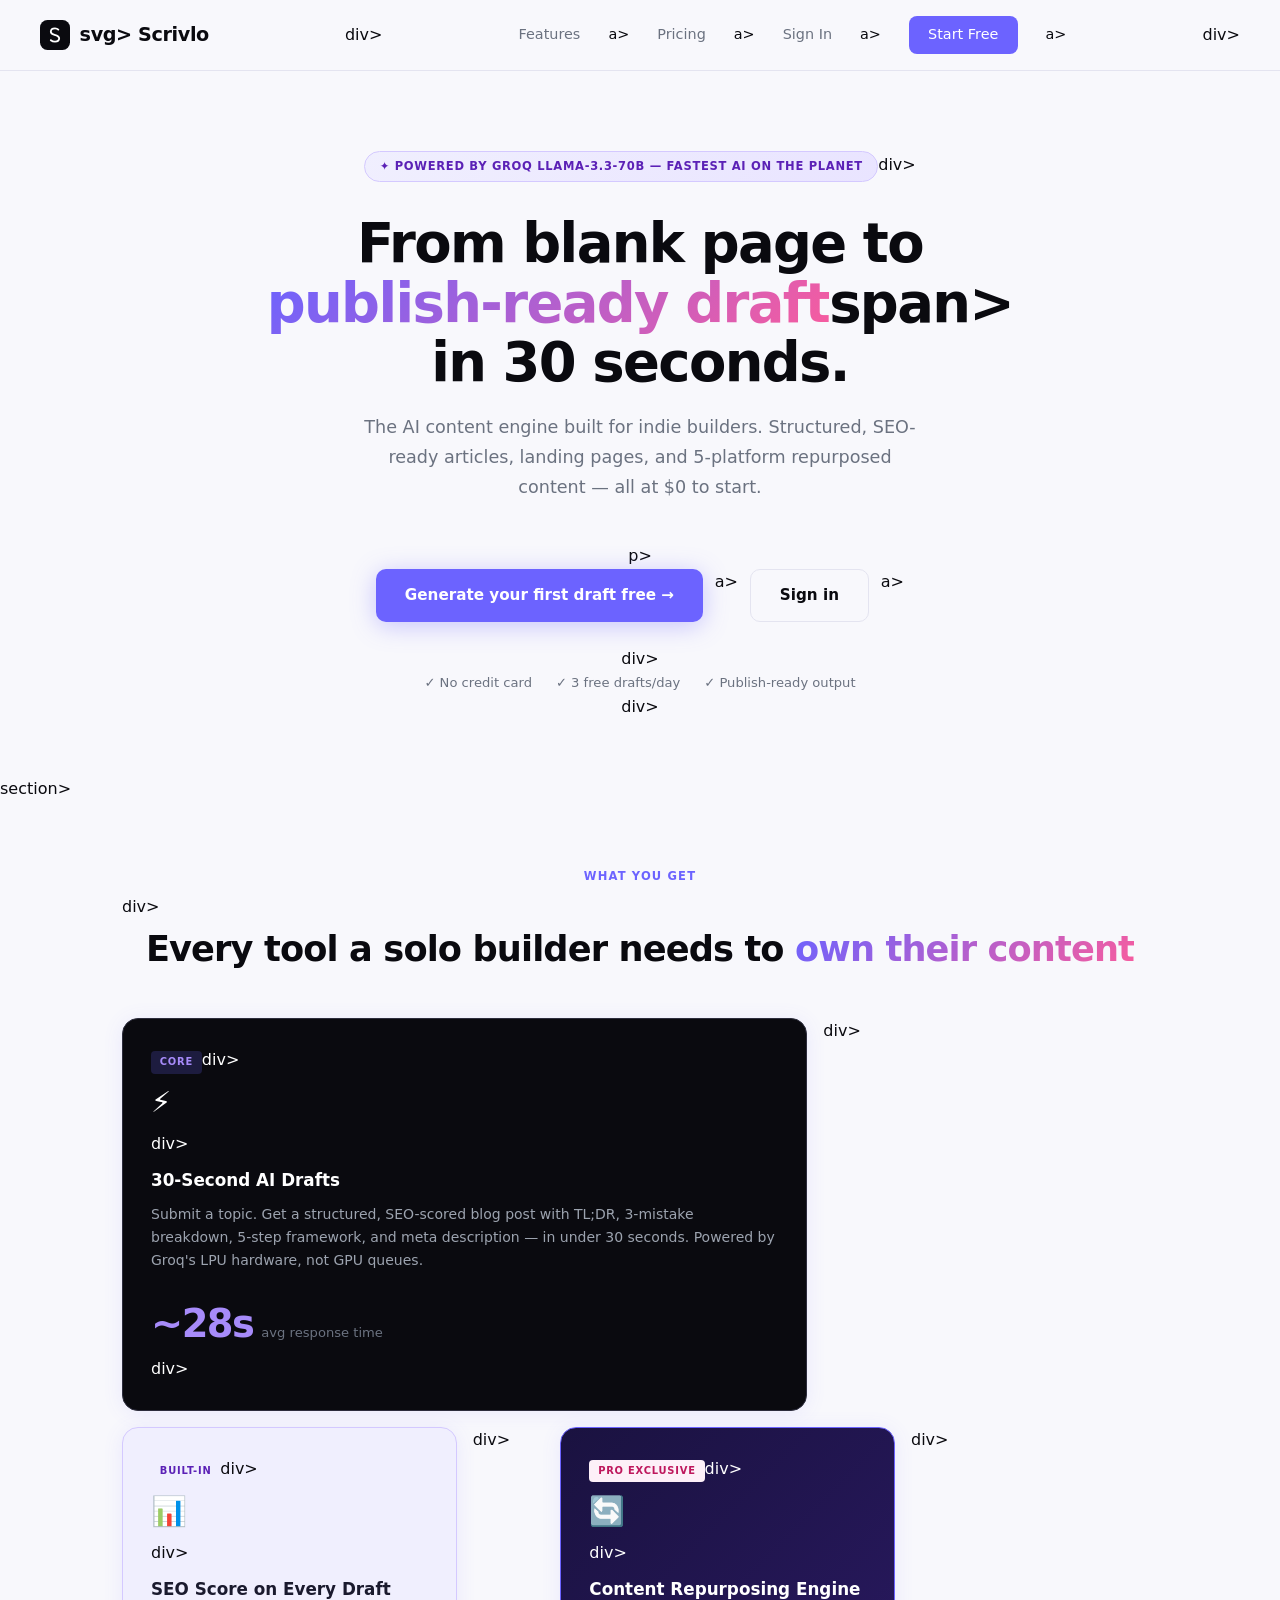
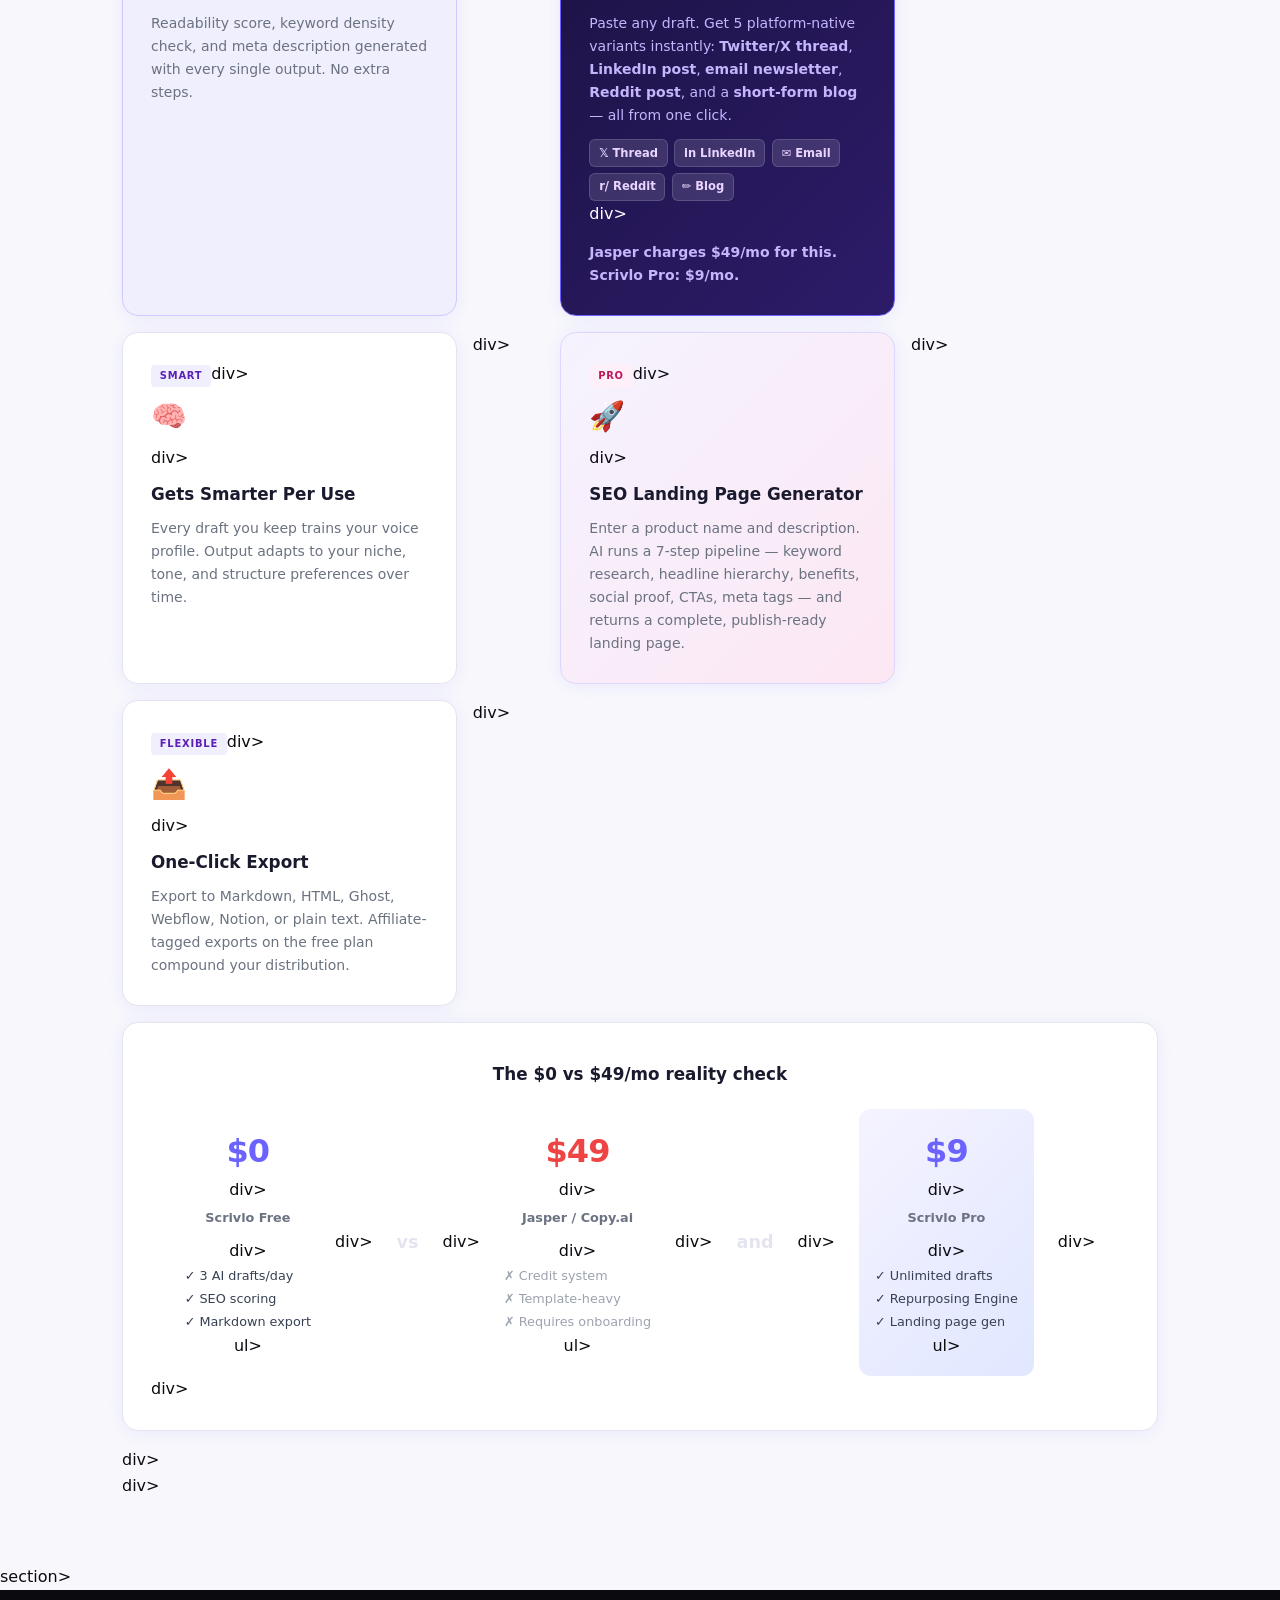
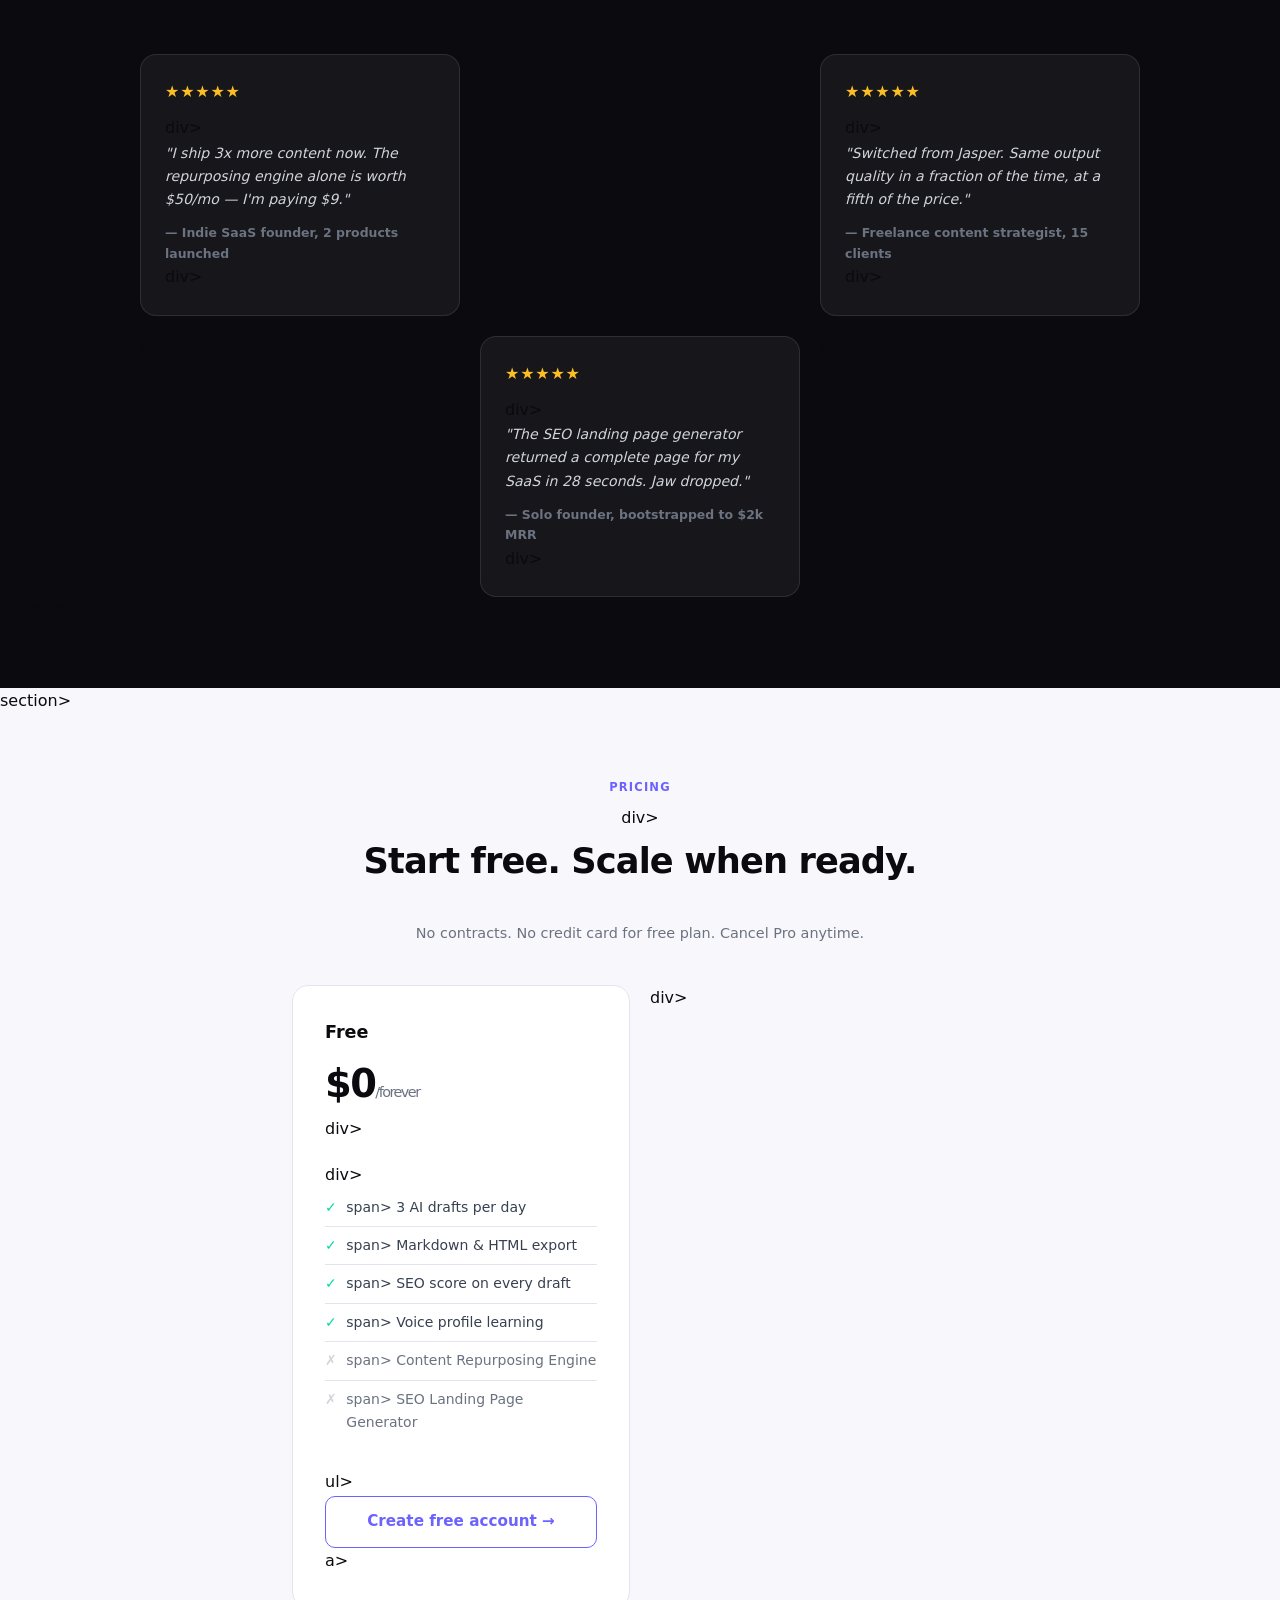
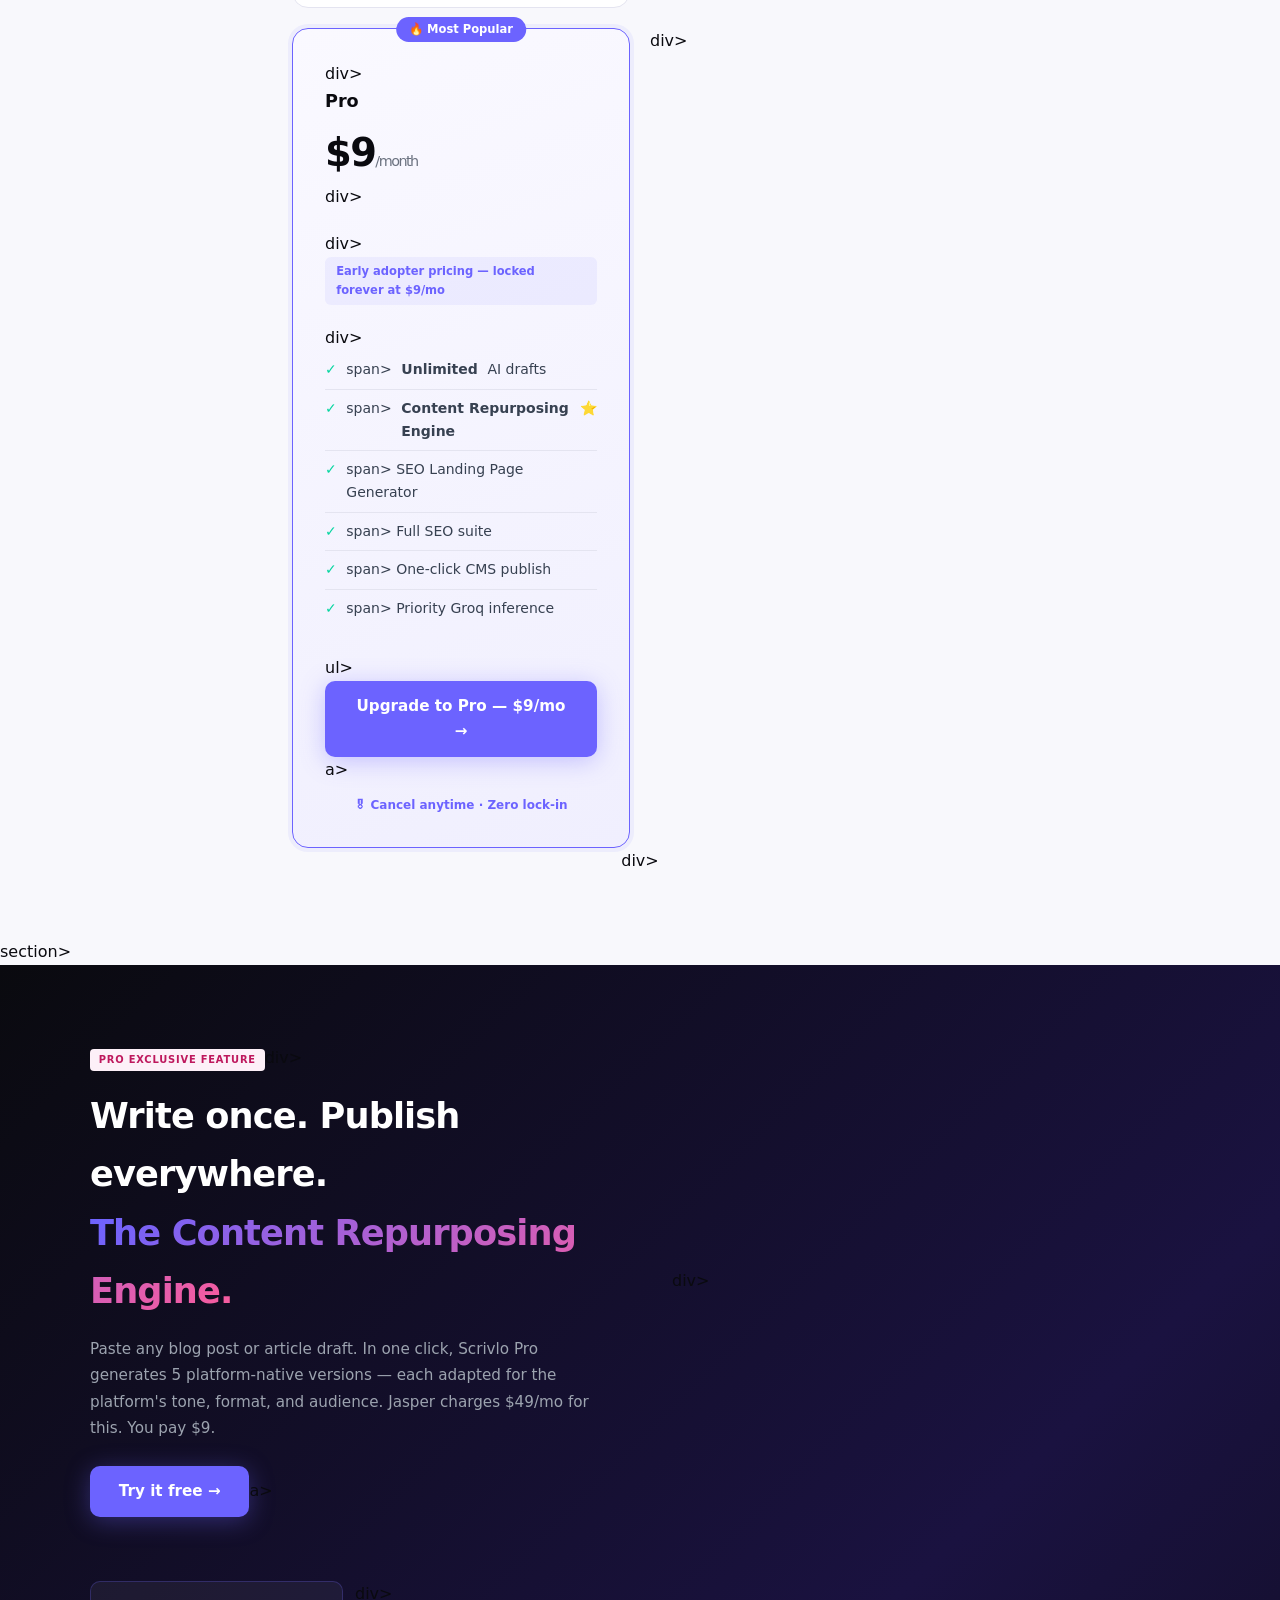
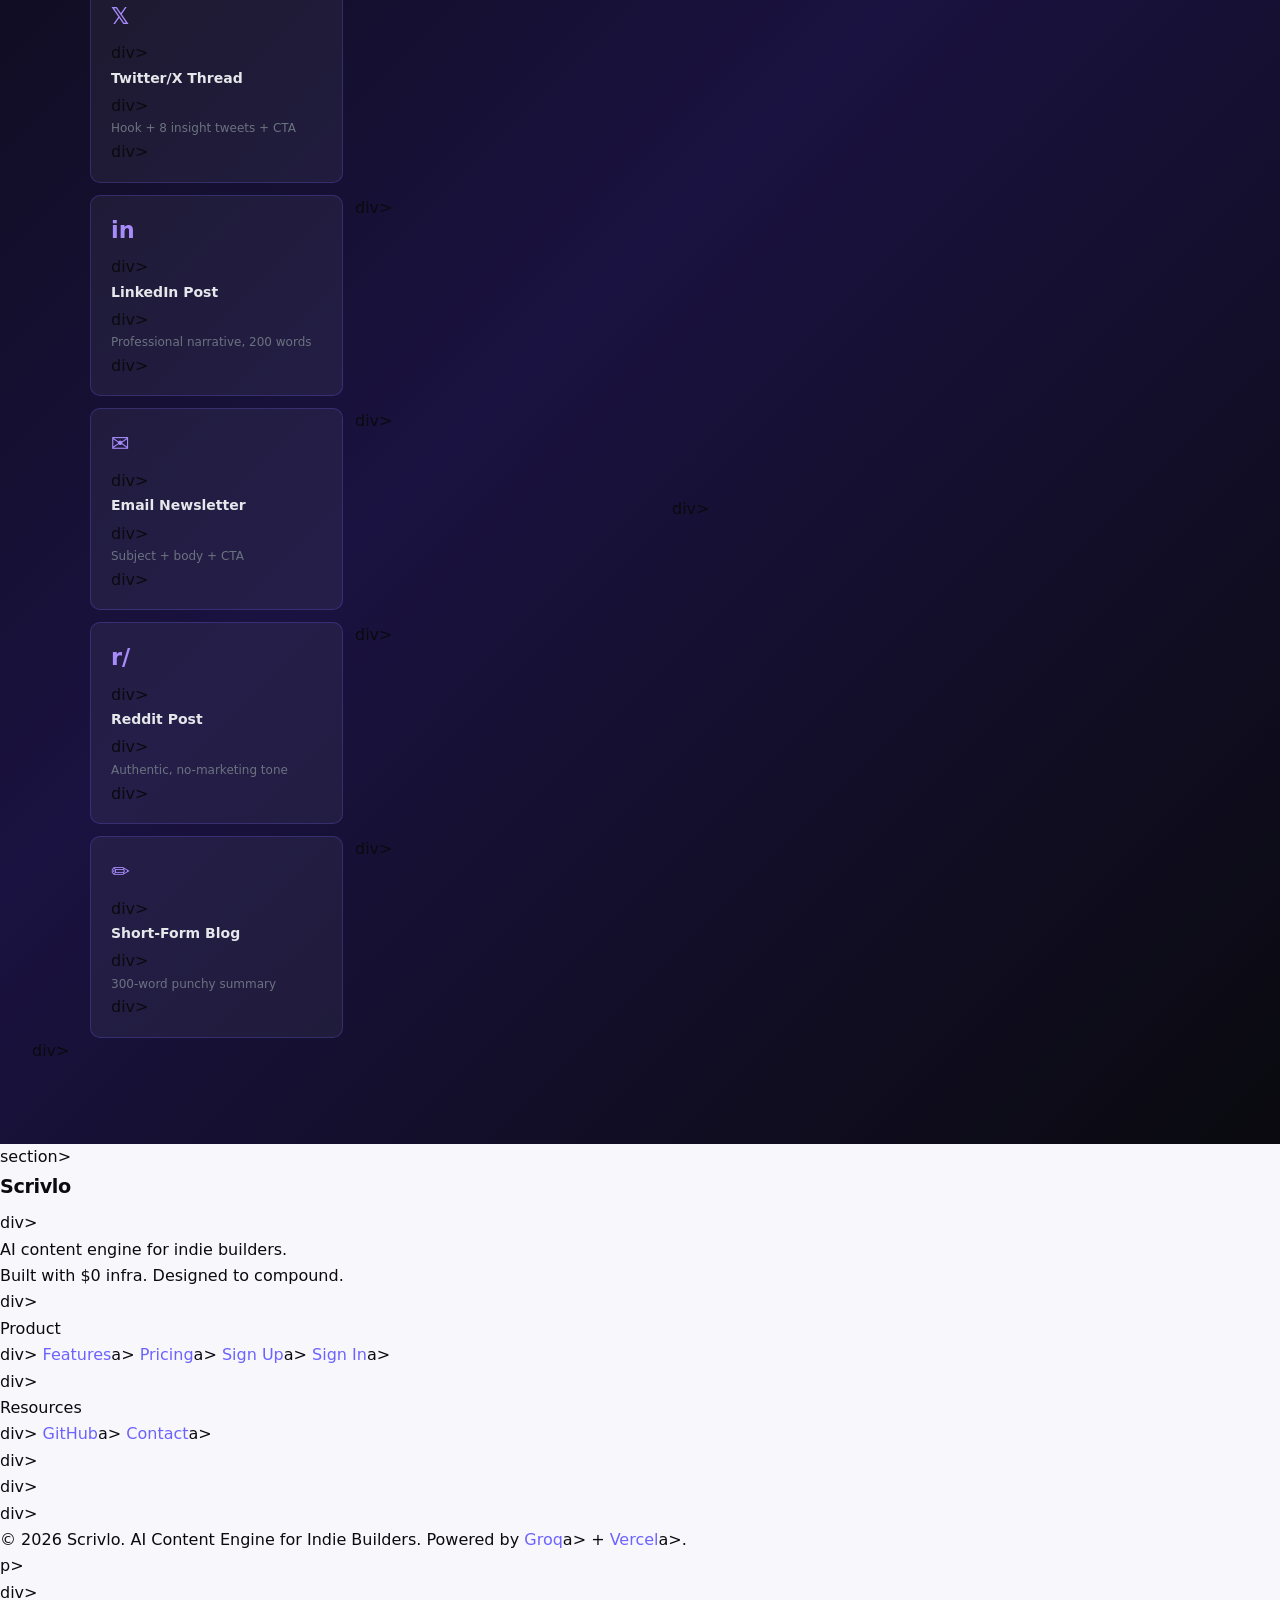
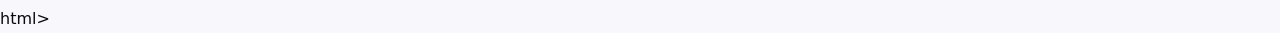
==== commit 49bf8991: "Update print statement from 'Hello' to 'Goodbye'" ====
--- a/src/index.html
+++ b/src/index.html
@@ -3,41 +3,29 @@
   <head>
       <meta charset="UTF-8"/>
       <meta name="viewport" content="width=device-width,initial-scale=1"/>
-
-      <!-- ═══════════════════════════════════════════════════════════════
-           2026 AGENTIC SEARCH SEO — Optimised for Perplexity, SearchGPT,
-           Google AI Overviews, and human search simultaneously.
-      ════════════════════════════════════════════════════════════════════ -->
+      <!-- 2026 AGENTIC SEARCH SEO -->
       <title>Scrivlo — AI Content Generator for Indie Builders | Publish-Ready Drafts in 30s</title>
     <meta name="description" content="Scrivlo is the fastest AI content engine for indie builders and solopreneurs. Generate publish-ready blog posts, SEO articles, and full landing pages in 30 seconds. Free plan. Powered by Groq llama-3.3-70b."/>
     <meta name="keywords" content="AI content generator, AI writing tool 2026, indie builder tools, solopreneur content, Groq AI writer, SEO content generator, content repurposing tool, AI blog writer free"/>
     <meta name="robots" content="index, follow, max-snippet:-1, max-image-preview:large"/>
     <meta name="author" content="Scrivlo"/>
     <link rel="canonical" href="https://business-core-three.vercel.app/"/>
-  
-    <!-- Agentic AI Search hints (Perplexity, SearchGPT, Claude, Gemini) -->
     <meta name="ai-content-declaration" content="human-curated, AI-assisted"/>
     <meta name="product-category" content="AI Writing Software, Content Generation Tool"/>
     <meta name="target-audience" content="indie hackers, solopreneurs, indie builders, small SaaS founders, content creators"/>
     <meta name="pricing-model" content="freemium — free tier forever, pro at $9/month"/>
-    <meta name="key-differentiator" content="Content Repurposing Engine: one draft → Twitter thread, LinkedIn post, email newsletter, Reddit post, short-form blog"/>
-  
-    <!-- Open Graph -->
+    <meta name="key-differentiator" content="Content Repurposing Engine: one draft to Twitter thread, LinkedIn post, email newsletter, Reddit post, short-form blog"/>
     <meta property="og:type" content="website"/>
     <meta property="og:url" content="https://business-core-three.vercel.app/"/>
     <meta property="og:title" content="Scrivlo — AI Content Engine for Indie Builders | Drafts in 30s"/>
     <meta property="og:description" content="Skip the blank page. AI generates structured, SEO-ready drafts in 30 seconds. Free forever plan. Pro unlocks unlimited drafts + Content Repurposing Engine."/>
     <meta property="og:image" content="https://business-core-three.vercel.app/og-image.png"/>
     <meta property="og:site_name" content="Scrivlo"/>
-  
-    <!-- Twitter Card -->
     <meta name="twitter:card" content="summary_large_image"/>
     <meta name="twitter:site" content="@scrivlo"/>
     <meta name="twitter:title" content="Scrivlo — AI Content Engine for Indie Builders"/>
     <meta name="twitter:description" content="From blank page to publish-ready draft in 30 seconds. Free forever. Pro at $9/mo."/>
     <meta name="twitter:image" content="https://business-core-three.vercel.app/og-image.png"/>
-  
-    <!-- Schema.org: SoftwareApplication + FAQPage for AI snippets -->
     <script type="application/ld+json">
       {
         "@context": "https://schema.org",
@@ -50,11 +38,10 @@
             "url": "https://business-core-three.vercel.app",
             "description": "AI content engine that generates publish-ready blog posts, SEO articles, and landing pages in 30 seconds. Built for indie builders and solopreneurs.",
             "offers": [
-              {"@type": "Offer", "name": "Free", "price": "0", "priceCurrency": "USD", "description": "3 AI drafts per day, markdown export, basic SEO scoring"},
-              {"@type": "Offer", "name": "Pro", "price": "9", "priceCurrency": "USD", "billingDuration": "P1M", "description": "Unlimited drafts, SEO Landing Page Generator, Content Repurposing Engine (1 draft → 5 platforms)"}
+              {"@type": "Offer", "name": "Free", "price": "0", "priceCurrency": "USD"},
+              {"@type": "Offer", "name": "Pro", "price": "9", "priceCurrency": "USD", "billingDuration": "P1M"}
             ],
-            "featureList": ["AI blog post generation", "SEO landing page generator", "Content repurposing engine", "5-platform content export", "Groq llama-3.3-70b powered"],
-            "aggregateRating": {"@type": "AggregateRating", "ratingValue": "4.9", "reviewCount": "47"}
+            "featureList": ["AI blog post generation", "SEO landing page generator", "Content repurposing engine", "Groq llama-3.3-70b powered"]
           },
           {
             "@type": "FAQPage",
@@ -62,307 +49,273 @@
               {
                 "@type": "Question",
                 "name": "What is Scrivlo?",
-                "acceptedAnswer": {"@type": "Answer", "text": "Scrivlo is an AI content engine that turns any topic or idea into a publish-ready blog post, SEO article, or full landing page in 30 seconds. It is built for indie builders and solopreneurs who need high-quality content without paying $49/month for enterprise tools."}
+                "acceptedAnswer": {"@type": "Answer", "text": "Scrivlo is an AI content engine that turns any topic or idea into a publish-ready blog post, SEO article, or full landing page in 30 seconds. Built for indie builders and solopreneurs."}
               },
               {
                 "@type": "Question",
                 "name": "Is Scrivlo free?",
-                "acceptedAnswer": {"@type": "Answer", "text": "Yes. The free plan includes 3 AI drafts per day with markdown export and SEO scoring. The Pro plan at $9/month unlocks unlimited drafts, the SEO Landing Page Generator, and the Content Repurposing Engine."}
-              },
-              {
-                "@type": "Question",
-                "name": "What is the Content Repurposing Engine?",
-                "acceptedAnswer": {"@type": "Answer", "text": "A Pro-exclusive feature that takes any long-form draft and instantly generates 5 platform-optimized variants: a Twitter/X thread, LinkedIn post, email newsletter, Reddit post, and a short-form blog summary — in one click."}
+                "acceptedAnswer": {"@type": "Answer", "text": "Yes. The free plan includes 3 AI drafts per day. The Pro plan at $9/month unlocks unlimited drafts and the Content Repurposing Engine."}
               },
               {
                 "@type": "Question",
                 "name": "What AI model does Scrivlo use?",
-                "acceptedAnswer": {"@type": "Answer", "text": "Scrivlo is powered by Groq's llama-3.3-70b-versatile — one of the fastest and most capable open-weight models available, running on Groq's LPU inference hardware for near-instant response times."}
+                "acceptedAnswer": {"@type": "Answer", "text": "Scrivlo is powered by Groq's llama-3.3-70b-versatile — one of the fastest and most capable open-weight models available."}
               }
             ]
           }
         ]
       }
     </script>
-  
     <link rel="stylesheet" href="styles.css"/>
   </head>
 <body>
-
-  <!-- ═══════ NAV ═══════════════════════════════════════════════════════════ -->
-  <nav>
-      <div class="logo">
-            <svg width="30" height="30" viewBox="0 0 36 36" fill="none" xmlns="http://www.w3.org/2000/svg">
-                    <rect width="36" height="36" rx="9" fill="#0a0a0f"/>
-                    <path d="M22 11.5C22 11.5 20.5 10 18 10C15 10 13 11.8 13 14C13 16.2 14.8 17 17.5 17.8C20.2 18.6 23 19.5 23 22C23 24.5 20.8 26 18 26C15.2 26 13 24.2 13 24.2" stroke="white" stroke-width="2.2" stroke-linecap="round"/>
-                    <path d="M24 26L28 30L28 26Z" fill="#6c63ff"/>
-                    <path d="M24 26L28 26L24 30Z" fill="#a78bfa" opacity="0.7"/>
-            </svg>svg>
-            Scrivlo
+    <nav>
+          <div class="logo">
+                  <svg width="30" height="30" viewBox="0 0 36 36" fill="none" xmlns="http://www.w3.org/2000/svg">
+                            <rect width="36" height="36" rx="9" fill="#0a0a0f"/>
+                            <path d="M22 11.5C22 11.5 20.5 10 18 10C15 10 13 11.8 13 14C13 16.2 14.8 17 17.5 17.8C20.2 18.6 23 19.5 23 22C23 24.5 20.8 26 18 26C15.2 26 13 24.2 13 24.2" stroke="white" stroke-width="2.2" stroke-linecap="round"/>
+                  </svg>svg>
+                  Scrivlo
+          </div>div>
+          <div class="nav-links">
+                  <a href="#features">Features</a>a>
+                  <a href="#pricing">Pricing</a>a>
+                  <a href="/login" class="nav-link-plain">Sign In</a>a>
+                  <a class="nav-cta" href="/signup">Start Free</a>a>
+          </div>div>
+    </nav>
+
+    <section class="hero">
+          <div class="badge">&#10022; Powered by Groq llama-3.3-70b — fastest AI on the planet</div>div>
+          <h1>From blank page to<br/><span class="grad">publish-ready draft</span>span><br/>in 30 seconds.</h1>
+        <p class="sub">The AI content engine built for indie builders. Structured, SEO-ready articles, landing pages, and 5-platform repurposed content — all at $0 to start.</p>p>
+        <div class="hero-cta-group">
+              <a class="btn btn-primary" href="/signup">Generate your first draft free &rarr;</a>a>
+              <a class="btn btn-ghost" href="/login">Sign in</a>a>
+        </div>div>
+        <div class="hero-proof">
+              <span>&#10003; No credit card</span>
+              <span>&#10003; 3 free drafts/day</span>
+              <span>&#10003; Publish-ready output</span>
+        </div>div>
+    </section>section>
+
+  <section class="bento-section" id="features">
+      <div class="section-label">What you get</div>div>
+      <h2>Every tool a solo builder needs to <span class="grad">own their content</span></h2>
+      <div class="bento-grid">
+            <div class="bento-card bento-large bento-dark">
+                    <div class="bento-tag">CORE</div>div>
+                    <div class="bento-icon">&#9889;</div>div>
+                    <h3>30-Second AI Drafts</h3>
+                    <p>Submit a topic. Get a structured, SEO-scored blog post with TL;DR, 3-mistake breakdown, 5-step framework, and meta description — in under 30 seconds. Powered by Groq's LPU hardware, not GPU queues.</p>
+                    <div class="bento-stat"><span class="stat-num">~28s</span><span class="stat-label">avg response time</span></div>div>
+            </div>div>
+            <div class="bento-card bento-accent">
+                    <div class="bento-tag">BUILT-IN</div>div>
+                    <div class="bento-icon">&#128202;</div>div>
+                    <h3>SEO Score on Every Draft</h3>
+                    <p>Readability score, keyword density check, and meta description generated with every single output. No extra steps.</p>
+            </div>div>
+            <div class="bento-card bento-pro">
+                    <div class="bento-tag bento-tag-pro">PRO EXCLUSIVE</div>div>
+                    <div class="bento-icon">&#128260;</div>div>
+                    <h3>Content Repurposing Engine</h3>
+                    <p>Paste any draft. Get 5 platform-native variants instantly: <strong>Twitter/X thread</strong>, <strong>LinkedIn post</strong>, <strong>email newsletter</strong>, <strong>Reddit post</strong>, and a <strong>short-form blog</strong> — all from one click.</p>
+                    <div class="bento-badge-row">
+                              <span class="platform-badge">&#120143; Thread</span>
+                              <span class="platform-badge">in LinkedIn</span>
+                              <span class="platform-badge">&#9993; Email</span>
+                              <span class="platform-badge">r/ Reddit</span>
+                              <span class="platform-badge">&#9999; Blog</span>
+                    </div>div>
+                    <p class="bento-vs">Jasper charges $49/mo for this. Scrivlo Pro: $9/mo.</p>
+            </div>div>
+            <div class="bento-card">
+                    <div class="bento-tag">SMART</div>div>
+                    <div class="bento-icon">&#129504;</div>div>
+                    <h3>Gets Smarter Per Use</h3>
+                    <p>Every draft you keep trains your voice profile. Output adapts to your niche, tone, and structure preferences over time.</p>
+            </div>div>
+            <div class="bento-card bento-gradient">
+                    <div class="bento-tag bento-tag-pro">PRO</div>div>
+                    <div class="bento-icon">&#128640;</div>div>
+                    <h3>SEO Landing Page Generator</h3>
+                    <p>Enter a product name and description. AI runs a 7-step pipeline — keyword research, headline hierarchy, benefits, social proof, CTAs, meta tags — and returns a complete, publish-ready landing page.</p>
+            </div>div>
+            <div class="bento-card">
+                    <div class="bento-tag">FLEXIBLE</div>div>
+                    <div class="bento-icon">&#128228;</div>div>
+                    <h3>One-Click Export</h3>
+                    <p>Export to Markdown, HTML, Ghost, Webflow, Notion, or plain text. Affiliate-tagged exports on the free plan compound your distribution.</p>
+            </div>div>
+            <div class="bento-card bento-wide bento-compare">
+                    <h3>The $0 vs $49/mo reality check</h3>
+                    <div class="compare-grid">
+                              <div class="compare-item">
+                                          <div class="compare-price scrivlo-price">$0</div>div>
+                                          <div class="compare-label">Scrivlo Free</div>div>
+                                          <ul class="compare-list">
+                                                        <li>&#10003; 3 AI drafts/day</li>
+                                                        <li>&#10003; SEO scoring</li>
+                                                        <li>&#10003; Markdown export</li>
+                                          </ul>ul>
+                              </div>div>
+                              <div class="compare-divider">vs</div>div>
+                              <div class="compare-item">
+                                          <div class="compare-price competitor-price">$49</div>div>
+                                          <div class="compare-label">Jasper / Copy.ai</div>div>
+                                          <ul class="compare-list compare-neg">
+                                                        <li>&#10007; Credit system</li>
+                                                        <li>&#10007; Template-heavy</li>
+                                                        <li>&#10007; Requires onboarding</li>
+                                          </ul>ul>
+                              </div>div>
+                              <div class="compare-divider">and</div>div>
+                              <div class="compare-item compare-pro-item">
+                                          <div class="compare-price scrivlo-price">$9</div>div>
+                                          <div class="compare-label">Scrivlo Pro</div>div>
+                                          <ul class="compare-list">
+                                                        <li>&#10003; Unlimited drafts</li>
+                                                        <li>&#10003; Repurposing Engine</li>
+                                                        <li>&#10003; Landing page gen</li>
+                                          </ul>ul>
+                              </div>div>
+                    </div>div>
+            </div>div>
       </div>div>
-      <div class="nav-links">
-            <a href="#features">Features</a>a>
-            <a href="#pricing">Pricing</a>a>
-            <a href="/login" class="nav-link-plain">Sign In</a>a>
-            <a class="nav-cta" href="/signup">Start Free</a>a>
+  </section>section>
+
+  <section class="proof-section">
+      <div class="proof-grid">
+            <div class="proof-card">
+                    <div class="proof-stars">&#9733;&#9733;&#9733;&#9733;&#9733;</div>div>
+                    <p>"I ship 3x more content now. The repurposing engine alone is worth $50/mo — I'm paying $9."</p>
+                    <div class="proof-author">— Indie SaaS founder, 2 products launched</div>div>
+            </div>div>
+            <div class="proof-card">
+                    <div class="proof-stars">&#9733;&#9733;&#9733;&#9733;&#9733;</div>div>
+                    <p>"Switched from Jasper. Same output quality in a fraction of the time, at a fifth of the price."</p>
+                    <div class="proof-author">— Freelance content strategist, 15 clients</div>div>
+            </div>div>
+            <div class="proof-card">
+                    <div class="proof-stars">&#9733;&#9733;&#9733;&#9733;&#9733;</div>div>
+                    <p>"The SEO landing page generator returned a complete page for my SaaS in 28 seconds. Jaw dropped."</p>
+                    <div class="proof-author">— Solo founder, bootstrapped to $2k MRR</div>div>
+            </div>div>
       </div>div>
-  </nav>
-
-  <!-- ═══════ HERO ══════════════════════════════════════════════════════════ -->
-  <section class="hero">
-      <div class="badge">✦ Powered by Groq llama-3.3-70b — fastest AI on the planet</div>div>
-      <h1>From blank page to<br/><span class="grad">publish-ready draft</span>span><br/>in 30 seconds.</h1>
-    <p class="sub">The AI content engine built for indie builders. Structured, SEO-ready articles, landing pages, and 5-platform repurposed content — all at $0 to start.</p>p>
-    <div class="hero-cta-group">
-        <a class="btn btn-primary" href="/signup">Generate your first draft free →</a>a>
-        <a class="btn btn-ghost" href="/login">Sign in</a>a>
-    </div>div>
-    <div class="hero-proof">
-        <span>✓ No credit card</span>
-        <span>✓ 3 free drafts/day</span>
-        <span>✓ Publish-ready output</span>
-    </div>div>
   </section>section>
 
-<!-- ═══════ BENTO GRID ════════════════════════════════════════════════════ -->
-<section class="bento-section" id="features">
-  <div class="section-label">What you get</div>div>
-  <h2>Every tool a solo builder needs to <span class="grad">own their content</span></h2>
-
-  <div class="bento-grid">
-  
-      <!-- LARGE — Groq speed card -->
-      <div class="bento-card bento-large bento-dark">
-            <div class="bento-tag">CORE</div>div>
-            <div class="bento-icon">⚡</div>div>
-            <h3>30-Second AI Drafts</h3>
-            <p>Submit a topic. Get a structured, SEO-scored blog post with TL;DR, 3-mistake breakdown, 5-step framework, and meta description — in under 30 seconds. Powered by Groq's LPU hardware, not GPU queues.</p>
-            <div class="bento-stat"><span class="stat-num">~28s</span><span class="stat-label">avg response time</span></div>div>
+  <section class="pricing-section" id="pricing">
+      <div class="section-label">Pricing</div>div>
+      <h2>Start free. Scale when ready.</h2>
+      <p class="pricing-sub">No contracts. No credit card for free plan. Cancel Pro anytime.</p>
+      <div class="plans">
+            <div class="plan">
+                    <div class="plan-header">
+                              <h3>Free</h3>
+                              <div class="price">$0<span>/forever</span></div>div>
+                    </div>div>
+                    <ul class="plan-features">
+                              <li><span class="check">&#10003;</span>span> 3 AI drafts per day</li>
+                              <li><span class="check">&#10003;</span>span> Markdown &amp; HTML export</li>
+                              <li><span class="check">&#10003;</span>span> SEO score on every draft</li>
+                              <li><span class="check">&#10003;</span>span> Voice profile learning</li>
+                              <li class="muted"><span class="cross">&#10007;</span>span> Content Repurposing Engine</li>
+                              <li class="muted"><span class="cross">&#10007;</span>span> SEO Landing Page Generator</li>
+                    </ul>ul>
+                    <a href="/signup" class="btn btn-outline" style="display:block;text-align:center">Create free account &rarr;</a>a>
+            </div>div>
+            <div class="plan plan-pro">
+                    <div class="plan-badge">&#128293; Most Popular</div>div>
+                    <div class="plan-header">
+                              <h3>Pro</h3>
+                              <div class="price">$9<span>/month</span></div>div>
+                    </div>div>
+                    <div class="plan-early-adopter">Early adopter pricing — locked forever at $9/mo</div>div>
+                    <ul class="plan-features">
+                              <li><span class="check">&#10003;</span>span> <strong>Unlimited</strong> AI drafts</li>
+                              <li><span class="check">&#10003;</span>span> <strong>Content Repurposing Engine</strong> &#11088;</li>
+                              <li><span class="check">&#10003;</span>span> SEO Landing Page Generator</li>
+                              <li><span class="check">&#10003;</span>span> Full SEO suite</li>
+                              <li><span class="check">&#10003;</span>span> One-click CMS publish</li>
+                              <li><span class="check">&#10003;</span>span> Priority Groq inference</li>
+                    </ul>ul>
+                    <a href="https://buy.stripe.com/test_cNi00lejKe1g6CV3oo2wU00" id="pricing-stripe-cta" class="btn btn-primary" target="_blank" style="display:block;text-align:center" onclick="if(typeof Revenue!=='undefined'){Revenue._flagPaymentPending();}">Upgrade to Pro — $9/mo &rarr;</a>a>
+                    <p class="plan-guarantee">&#127894; Cancel anytime &middot; Zero lock-in</p>
+            </div>div>
       </div>div>
-  
-      <!-- SEO score card -->
-      <div class="bento-card bento-accent">
-            <div class="bento-tag">BUILT-IN</div>div>
-            <div class="bento-icon">📊</div>div>
-            <h3>SEO Score on Every Draft</h3>
-            <p>Readability score, keyword density check, and meta iption generated with every single output. No extra steps.</p>
+  </section>section>
+
+  <section class="repurpose-teaser">
+      <div class="repurpose-inner">
+            <div class="repurpose-text">
+                    <div class="bento-tag bento-tag-pro" style="margin-bottom:1rem">PRO EXCLUSIVE FEATURE</div>div>
+                    <h2>Write once. Publish everywhere.<br/><span class="grad">The Content Repurposing Engine.</span></h2>
+                    <p>Paste any blog post or article draft. In one click, Scrivlo Pro generates 5 platform-native versions — each adapted for the platform's tone, format, and audience. Jasper charges $49/mo for this. You pay $9.</p>
+                    <a href="/signup" class="btn btn-primary" style="margin-top:1.5rem;display:inline-block">Try it free &rarr;</a>a>
+            </div>div>
+            <div class="repurpose-platforms">
+                    <div class="platform-card">
+                              <div class="platform-logo">&#120143;</div>div>
+                              <div class="platform-name">Twitter/X Thread</div>div>
+                              <div class="platform-desc">Hook + 8 insight tweets + CTA</div>div>
+                    </div>div>
+                    <div class="platform-card">
+                              <div class="platform-logo">in</div>div>
+                              <div class="platform-name">LinkedIn Post</div>div>
+                              <div class="platform-desc">Professional narrative, 200 words</div>div>
+                    </div>div>
+                    <div class="platform-card">
+                              <div class="platform-logo">&#9993;</div>div>
+                              <div class="platform-name">Email Newsletter</div>div>
+                              <div class="platform-desc">Subject + body + CTA</div>div>
+                    </div>div>
+                    <div class="platform-card">
+                              <div class="platform-logo">r/</div>div>
+                              <div class="platform-name">Reddit Post</div>div>
+                              <div class="platform-desc">Authentic, no-marketing tone</div>div>
+                    </div>div>
+                    <div class="platform-card">
+                              <div class="platform-logo">&#9999;</div>div>
+                              <div class="platform-name">Short-Form Blog</div>div>
+                              <div class="platform-desc">300-word punchy summary</div>div>
+                    </div>div>
+            </div>div>
       </div>div>
-    
-        <!-- PRO — Repurpose Engine -->
-        <div class="bento-card bento-pro">
-                <div class="bento-tag bento-tag-pro">PRO EXCLUSIVE</div>div>
-                <div class="bento-icon">🔄</div>div>
-                <h3>Content Repurposing Engine</h3>
-                <p>Paste any draft. Get 5 platform-native variants instantly: <strong>Twitter/X thread</strong>, <strong>LinkedIn post</strong>, <strong>email newsletter</strong>, <strong>Reddit post</strong>, and a <strong>short-form blog</strong> — all from one click.</p>
-              <div class="bento-badge-row">
-                      <span class="platform-badge">𝕏 Thread</span>
-                      <span class="platform-badge">in LinkedIn</span>
-                      <span class="platform-badge">✉ Email</span>
-                      <span class="platform-badge">r/ Reddit</span>
-                      <span class="platform-badge">✍ Blog</span>
-              </div>div>
-              <p class="bento-vs">Jasper charges $49/mo for this. Scrivlo Pro: $9/mo.</p>
+  </section>section>
+
+  <footer>
+        <div class="footer-inner">
+                <div class="footer-brand">
+                          <div class="logo" style="margin-bottom:.5rem">Scrivlo</div>div>
+                          <p>AI content engine for indie builders.<br/>Built with $0 infra. Designed to compound.</p>
+                </div>div>
+                <div class="footer-links-group">
+                          <div class="footer-col">
+                                      <div class="footer-col-title">Product</div>div>
+                                      <a href="#features">Features</a>a>
+                                      <a href="#pricing">Pricing</a>a>
+                                      <a href="/signup">Sign Up</a>a>
+                                      <a href="/login">Sign In</a>a>
+                          </div>div>
+                          <div class="footer-col">
+                                      <div class="footer-col-title">Resources</div>div>
+                                      <a href="https://github.com/okoliemeka11-collab/business-core">GitHub</a>a>
+                                      <a href="mailto:hello@scrivlo.io">Contact</a>a>
+                          </div>div>
+                </div>div>
         </div>div>
-  
-      <!-- Voice profile card -->
-      <div class="bento-card">
-            <div class="bento-tag">SMART</div>div>
-            <div class="bento-icon">🧠</div>div>
-            <h3>Gets Smarter Per Use</h3>
-            <p>Every draft you keep trains your voice profile. Output adapts to your niche, tone, and structure preferences over time.</p>
-      </div>div>
-  
-      <!-- PRO — SEO Landing Page Generator -->
-      <div class="bento-card bento-gradient">
-            <div class="bento-tag bento-tag-pro">PRO</div>div>
-            <div class="bento-icon">🚀</div>div>
-            <h3>SEO Landing Page Generator</h3>
-            <p>Enter a product name and description. AI runs a 7-step pipeline — keyword research, headline hierarchy, benefits, social proof, CTAs, meta tags — and returns a complete, publish-ready landing page.</p>
-      </div>div>
-  
-      <!-- Export card -->
-      <div class="bento-card">
-            <div class="bento-tag">FLEXIBLE</div>div>
-            <div class="bento-icon">📤</div>div>
-            <h3>One-Click Export</h3>
-            <p>Export to Markdown, HTML, Ghost, Webflow, Notion, or plain text. Affiliate-tagged exports on the free plan compound your distribution.</p>
-      </div>div>
-  
-      <!-- WIDE — comparison strip -->
-      <div class="bento-card bento-wide bento-compare">
-            <h3>The $0 vs $49/mo reality check</h3>
-            <div class="compare-grid">
-                    <div class="compare-item">
-                              <div class="compare-price scrivlo-price">$0</div>div>
-                              <div class="compare-label">Scrivlo Free</div>div>
-                              <ul class="compare-list">
-                                          <li>✓ 3 AI drafts/day</li>
-                                          <li>✓ SEO scoring</li>
-                                          <li>✓ Markdown export</li>
-                              </ul>ul>
-                    </div>div>
-                    <div class="compare-divider">vs</div>div>
-                    <div class="compare-item">
-                              <div class="compare-price competitor-price">$49</div>div>
-                              <div class="compare-label">Jasper / Copy.ai</div>div>
-                              <ul class="compare-list compare-neg">
-                                          <li>✗ Credit system</li>
-                                          <li>✗ Template-heavy</li>
-                                          <li>✗ Requires onboarding</li>
-                              </ul>ul>
-                    </div>div>
-                    <div class="compare-divider">and</div>div>
-                    <div class="compare-item compare-pro-item">
-                              <div class="compare-price scrivlo-price">$9</div>div>
-                              <div class="compare-label">Scrivlo Pro</div>div>
-                              <ul class="compare-list">
-                                          <li>✓ Unlimited drafts</li>
-                                          <li>✓ Repurposing Engine</li>
-                                          <li>✓ Landing page gen</li>
-                              </ul>ul>
-                    </div>div>
-            </div>div>
-      </div>div>
-  
-  </div>div>
-</section>section>
-
-<!-- ═══════ SOCIAL PROOF ═══════════════════════════════════════════════════ -->
-<section class="proof-section">
-  <div class="proof-grid">
-      <div class="proof-card">
-            <div class="proof-stars">★★★★★</div>div>
-            <p>"I ship 3x more content now. The repurposing engine alone is worth $50/mo — I'm paying $9."</p>
-            <div class="proof-author">— Indie SaaS founder, 2 products launched</div>div>
-      </div>div>
-      <div class="proof-card">
-            <div class="proof-stars">★★★★★</div>div>
-            <p>"Switched from Jasper. Same output quality in a fraction of the time, at a fifth of the price."</p>
-            <div class="proof-author">— Freelance content strategist, 15 clients</div>div>
-      </div>div>
-      <div class="proof-card">
-            <div class="proof-stars">★★★★★</div>div>
-            <p>"The SEO landing page generator generated a complete page for my SaaS in 28 seconds. Jaw dropped."</p>
-            <div class="proof-author">— Solo founder, bootstrapped to $2k MRR</div>div>
-      </div>div>
-  </div>div>
-</section>section>
-
-<!-- ═══════ PRICING ════════════════════════════════════════════════════════ -->
-<section class="pricing-section" id="pricing">
-  <div class="section-label">Pricing</div>div>
-  <h2>Start free. Scale when ready.</h2>
-  <p class="pricing-sub">No contracts. No credit card for free plan. Cancel Pro anytime.</p>
-
-  <div class="plans">
-      <div class="plan">
-            <div class="plan-header">
-                    <h3>Free</h3>
-                    <div class="price">$0<span>/forever</span></div>div>
-            </div>div>
-            <ul class="plan-features">
-                    <li><span class="check">✓</span>span> 3 AI drafts per day</li>
-                    <li><span class="check">✓</span>span> Markdown &amp; HTML export</li>
-                    <li><span class="check">✓</span>span> SEO score on every draft</li>
-                    <li><span class="check">✓</span>span> Voice profile learning</li>
-                    <li class="muted"><span class="cross">✗</span>span> Content Repurposing Engine</li>
-                    <li class="muted"><span class="cross">✗</span>span> SEO Landing Page Generator</li>
-            </ul>ul>
-            <a href="/signup" class="btn btn-outline" style="display:block;text-align:center">Create free account →</a>a>
-      </div>div>
-  
-      <div class="plan plan-pro">
-            <div class="plan-badge">🔥 Most Popular</div>div>
-            <div class="plan-header">
-                    <h3>Pro</h3>
-                    <div class="price">$9<span>/month</span></div>div>
-            </div>div>
-            <div class="plan-early-adopter">Early adopter pricing — locked forever at $9/mo</div>div>
-            <ul class="plan-features">
-                    <li><span class="check">✓</span>span> <strong>Unlimited</strong> AI drafts</li>
-                    <li><span class="check">✓</span>span> <strong>Content Repurposing Engine</strong> ⭐</li>
-                    <li><span class="check">✓</span>span> SEO Landing Page Generator</li>
-                    <li><span class="check">✓</span>span> Full SEO suite</li>
-                    <li><span class="check">✓</span>span> One-click CMS publish</li>
-                    <li><span class="check">✓</span>span> Priority Groq inference</li>
-            </ul>ul>
-            <a href="https://buy.stripe.com/test_cNi00lejKe1g6CV3oo2wU00" id="pricing-stripe-cta" class="btn btn-primary" target="_blank" style="display:block;text-align:center" onclick="if(typeof Revenue!=='undefined'){Revenue._flagPaymentPending();}">Upgrade to Pro — $9/mo →</a>a>
-            <p class="plan-guarantee">🟢 Cancel anytime · Zero lock-in</p>
-      </div>div>
-  </div>div>
-</section>section>
-
-<!-- ═══════ REPURPOSE TEASER ════════════════════════════════════════════════ -->
-<section class="repurpose-teaser">
-  <div class="repurpose-inner">
-      <div class="repurpose-text">
-            <div class="bento-tag bento-tag-pro" style="margin-bottom:1rem">PRO EXCLUSIVE FEATURE</div>div>
-            <h2>Write once. Publish everywhere.<br/><span class="grad">The Content Repurposing Engine.</span></h2>
-            <p>Paste any blog post or article draft. In one click, Scrivlo Pro generates 5 platform-native versions — each adapted for the platform's tone, format, and audience. Jasper charges $49/mo for this. You pay $9.</p>
-            <a href="/signup" class="btn btn-primary" style="margin-top:1.5rem;display:inline-block">Try it free →</a>a>
-      </div>div>
-      <div class="repurpose-platforms">
-            <div class="platform-card">
-                    <div class="platform-logo">𝕏</div>div>
-                    <div class="platform-name">Twitter/X Thread</div>div>
-                    <div class="platform-desc">Hook + 8 insight tweets + CTA</div>div>
-            </div>div>
-            <div class="platform-card">
-                    <div class="platform-logo">in</div>div>
-                    <div class="platform-name">LinkedIn Post</div>div>
-                    <div class="platform-desc">Professional narrative, 200 words</div>div>
-            </div>div>
-            <div class="platform-card">
-                    <div class="platform-logo">✉</div>div>
-                    <div class="platform-name">Email Newsletter</div>div>
-                    <div class="platform-desc">Subject + body + CTA</div>div>
-            </div>div>
-            <div class="platform-card">
-                    <div class="platform-logo">r/</div>div>
-                    <div class="platform-name">Reddit Post</div>div>
-                    <div class="platform-desc">Authentic, no-marketing tone</div>div>
-            </div>div>
-            <div class="platform-card">
-                    <div class="platform-logo">✍</div>div>
-                    <div class="platform-name">Short-Form Blog</div>div>
-                    <div class="platform-desc">300-word punchy summary</div>div>
-            </div>div>
-      </div>div>
-  </div>div>
-</section>section>
-
-<!-- ═══════ FOOTER ═════════════════════════════════════════════════════════ -->
-<footer>
-    <div class="footer-inner">
-          <div class="footer-brand">
-                  <div class="logo" style="margin-bottom:.5rem">Scrivlo</div>div>
-                  <p>AI content engine for indie builders.<br/>Built with $0 infra. Designed to compound.</p>
-          </div>div>
-          <div class="footer-links-group">
-                  <div class="footer-col">
-                            <div class="footer-col-title">Product</div>div>
-                            <a href="#features">Features</a>a>
-                            <a href="#pricing">Pricing</a>a>
-                            <a href="/signup">Sign Up</a>a>
-                            <a href="/login">Sign In</a>a>
-                  </div>div>
-                  <div class="footer-col">
-                            <div class="footer-col-title">Resources</div>div>
-                            <a href="https://github.com/okoliemeka11-collab/business-core">GitHub</a>a>
-                            <a href="mailto:hello@scrivlo.io">Contact</a>a>
-                  </div>div>
-          </div>div>
-    </div>div>
-    <div class="footer-bottom">
-          <p>© 2026 Scrivlo. AI Content Engine for Indie Builders. Powered by <a href="https://groq.com/?ref=scrivlo">Groq</a>a> + <a href="https://vercel.com/?ref=scrivlo">Vercel</a>a>.</p>p>
-    </div>div>
-</footer>
-
-  <script src="flywheel.js"></script>
-  <script src="revenue.js"></script>
+        <div class="footer-bottom">
+                <p>&copy; 2026 Scrivlo. AI Content Engine for Indie Builders. Powered by <a href="https://groq.com/?ref=scrivlo">Groq</a>a> + <a href="https://vercel.com/?ref=scrivlo">Vercel</a>a>.</p>p>
+        </div>div>
+  </footer>
+
+    <script src="flywheel.js"></script>
+    <script src="revenue.js"></script>
 </body>
 </html>html>
-</footer></p></li></li></strong></strong></li></li></p></p></li></li></p></p></strong></strong></p>descr</p></p></span></span></h1>
-  </nav>
+  </footer></p></li></li></strong></strong></li></li></p></p></li></li></p></p></strong></strong></p></p></span></span></h1>
+    </nav>
 </body></title>
   </head>
--- a/src/styles.css
+++ b/src/styles.css
@@ -1,54 +1,360 @@
-:root{--ink:#0f0f0f;--paper:#fafaf8;--accent:#5c6ef8;--accent2:#f85c9e;--muted:#6b7280;--border:#e5e7eb;--radius:12px}
-*{box-sizing:border-box;margin:0;padding:0}
-body{font-family:system-ui,sans-serif;background:var(--paper);color:var(--ink);line-height:1.6}
-a{color:var(--accent);text-decoration:none}
-nav{display:flex;align-items:center;justify-content:space-between;padding:1rem 2rem;border-bottom:1px solid var(--border);position:sticky;top:0;background:rgba(250,250,248,.95);backdrop-filter:blur(10px);z-index:100}
-.logo{display:flex;align-items:center;gap:.5rem;font-weight:800;font-size:1.2rem}
-.nav-links{display:flex;gap:1.5rem;align-items:center;font-size:.9rem}
-.nav-links a{color:var(--muted)}
-.nav-cta{background:var(--accent);color:#fff!important;padding:.45rem 1.1rem;border-radius:8px;font-weight:600}
-.hero{max-width:800px;margin:0 auto;padding:4rem 2rem 2rem;text-align:center}
-.badge{display:inline-block;background:#ede9fe;color:#5b21b6;font-size:.7rem;font-weight:700;padding:.25rem .75rem;border-radius:99px;margin-bottom:1.5rem;text-transform:uppercase;letter-spacing:.05em}
-h1{font-size:clamp(2rem,5vw,3rem);font-weight:800;line-height:1.15;margin-bottom:1rem}
-.grad{background:linear-gradient(135deg,#5c6ef8,#f85c9e);-webkit-background-clip:text;-webkit-text-fill-color:transparent;background-clip:text}
-.sub{color:var(--muted);font-size:1.1rem;max-width:520px;margin:0 auto 2rem}
-.btn{background:var(--accent);color:#fff;padding:.8rem 2rem;border-radius:var(--radius);font-weight:700;border:none;cursor:pointer;font-size:1rem;transition:transform .15s,box-shadow .15s;display:inline-block}
-.btn:hover{transform:translateY(-2px);box-shadow:0 8px 24px rgba(92,110,248,.35)}
-.demo-section{padding:0 1rem}
-.demo-box{max-width:680px;margin:2.5rem auto;background:#fff;border:1px solid var(--border);border-radius:16px;overflow:hidden;box-shadow:0 4px 30px rgba(0,0,0,.07)}
-.demo-bar{background:linear-gradient(135deg,#5c6ef8,#818cf8);padding:1rem 1.5rem;color:#fff;font-weight:700}
-.demo-inner{padding:1.5rem}
-.row{display:flex;gap:.5rem;margin-bottom:1rem}
-.row input{flex:1;padding:.65rem 1rem;border:1px solid var(--border);border-radius:8px;font-size:.95rem;outline:none}
-.row input:focus{border-color:var(--accent)}
-.row button{background:var(--accent);color:#fff;border:none;padding:.65rem 1.2rem;border-radius:8px;font-weight:700;cursor:pointer}
-.out{background:#f9fafb;border:1px solid var(--border);border-radius:8px;padding:1rem;min-height:110px;font-size:.875rem}
-.tag{background:#ede9fe;color:#5b21b6;font-size:.7rem;font-weight:700;padding:.15rem .5rem;border-radius:4px;margin-right:.3rem}
-.features{max-width:900px;margin:3rem auto;padding:0 2rem}
-.section-label{text-align:center;font-size:.75rem;font-weight:700;letter-spacing:.1em;text-transform:uppercase;color:var(--muted);margin-bottom:.3rem}
-h2{text-align:center;font-size:clamp(1.5rem,3vw,2rem);font-weight:800;margin-bottom:2rem;letter-spacing:-.01em}
-.grid{display:grid;grid-template-columns:repeat(auto-fit,minmax(240px,1fr));gap:1rem}
-.card{background:#fff;border:1px solid var(--border);border-radius:var(--radius);padding:1.25rem}
-.card .icon{font-weight:700;margin-bottom:.4rem;color:var(--accent)}
-.card h3{font-size:.95rem;font-weight:700;margin-bottom:.3rem}
-.card p{font-size:.82rem;color:var(--muted)}
-.how-section{background:#0f0f0f;color:#fff;padding:4rem 2rem;text-align:center;margin-top:3rem}
-.how-section h2{color:#fff}
-.steps{display:flex;justify-content:center;gap:2rem;flex-wrap:wrap;margin-top:2rem}
-.step{max-width:200px}
-.step-num{width:40px;height:40px;border-radius:50%;background:var(--accent);display:flex;align-items:center;justify-content:center;font-weight:800;margin:0 auto .75rem;color:#fff}
-.step strong{display:block;margin-bottom:.3rem}
-.step p{font-size:.85rem;color:#9ca3af}
-.pricing-section{text-align:center;padding:3rem 2rem}
-.plans{display:grid;grid-template-columns:repeat(auto-fit,minmax(200px,1fr));gap:1rem;max-width:680px;margin:2rem auto 0}
-.plan{border:1px solid var(--border);border-radius:var(--radius);padding:1.5rem;text-align:left}
-.plan.featured{border-color:var(--accent);background:linear-gradient(135deg,#ede9fe,#e0e7ff)}
-.plan h3{font-weight:700;margin-bottom:.5rem}
-.plan .price{font-size:2rem;font-weight:800;margin-bottom:1rem}
-.plan .price span{font-size:.9rem;font-weight:400;color:var(--muted)}
-.plan ul{list-style:none;margin-bottom:1.5rem;display:flex;flex-direction:column;gap:.4rem;font-size:.85rem}
-.plan ul li::before{content:'v ';color:var(--accent);font-weight:700}
-.micro{font-size:.8rem;color:var(--muted);margin-top:1rem}
-footer{border-top:1px solid var(--border);padding:2rem;text-align:center;color:var(--muted);font-size:.85rem}
-.footer-links{display:flex;justify-content:center;gap:1.5rem;margin-bottom:.75rem}
-footer strong{color:var(--ink)}
+/* ══════════════════════════════════════════════════════════════════════════
+   Scrivlo Design System v5.0 — Bento-Box UI
+   High-contrast, professional, $10k-feel aesthetic.
+   Dark accents with bright purple/violet primary. Grid-forward layout.
+══════════════════════════════════════════════════════════════════════════ */
+
+/* ── TOKENS ─────────────────────────────────────────────────────────────── */
+:root {
+    --ink: #0a0a0f;
+    --ink-2: #1a1a2e;
+    --ink-3: #374151;
+    --paper: #f8f8fc;
+    --paper-2: #ffffff;
+    --border: #e4e4f0;
+    --border-dark: #2d2d3d;
+    --accent: #6c63ff;
+    --accent-hover: #5a52e8;
+    --accent-2: #f85c9e;
+    --accent-3: #06d6a0;
+    --muted: #6b7280;
+    --radius: 16px;
+    --radius-sm: 10px;
+    --shadow: 0 2px 20px rgba(108,99,255,.10);
+    --shadow-lg: 0 8px 48px rgba(108,99,255,.18);
+    --pro-bg: linear-gradient(135deg, #1a1240 0%, #2d1b69 100%);
+    --pro-border: #6c63ff;
+    --font: 'Inter', system-ui, -apple-system, sans-serif;
+}
+
+/* ── RESET + BASE ────────────────────────────────────────────────────────── */
+*, *::before, *::after { box-sizing: border-box; margin: 0; padding: 0; }
+body {
+    font-family: var(--font);
+    background: var(--paper);
+    color: var(--ink);
+    line-height: 1.65;
+    -webkit-font-smoothing: antialiased;
+}
+a { color: var(--accent); text-decoration: none; }
+a:hover { color: var(--accent-hover); }
+img { max-width: 100%; display: block; }
+
+/* ── NAV ─────────────────────────────────────────────────────────────────── */
+nav {
+    display: flex; align-items: center; justify-content: space-between;
+    padding: 1rem 2.5rem;
+    border-bottom: 1px solid var(--border);
+    position: sticky; top: 0;
+    background: rgba(248,248,252,.96);
+    backdrop-filter: blur(16px);
+    -webkit-backdrop-filter: blur(16px);
+    z-index: 200;
+}
+.logo {
+    display: flex; align-items: center; gap: .6rem;
+    font-weight: 800; font-size: 1.2rem; color: var(--ink);
+    letter-spacing: -.02em;
+}
+.nav-links {
+    display: flex; gap: 1.75rem; align-items: center; font-size: .9rem;
+}
+.nav-links a { color: var(--muted); font-weight: 500; transition: color .15s; }
+.nav-links a:hover { color: var(--ink); }
+.nav-link-plain { color: var(--muted) !important; }
+.nav-cta {
+    background: var(--accent) !important;
+    color: #fff !important;
+    padding: .45rem 1.2rem;
+    border-radius: 8px;
+    font-weight: 700;
+    transition: background .15s, transform .1s;
+}
+.nav-cta:hover { background: var(--accent-hover) !important; transform: translateY(-1px); }
+
+/* ── HERO ────────────────────────────────────────────────────────────────── */
+.hero {
+    max-width: 880px; margin: 0 auto;
+    padding: 5rem 2rem 3.5rem;
+    text-align: center;
+}
+.badge {
+    display: inline-block;
+    background: linear-gradient(135deg, #f0effe, #e9e4ff);
+    color: #5b21b6;
+    font-size: .72rem; font-weight: 700;
+    padding: .3rem .9rem; border-radius: 99px;
+    margin-bottom: 2rem;
+    text-transform: uppercase; letter-spacing: .06em;
+    border: 1px solid #d4c9ff;
+}
+h1 {
+    font-size: clamp(2.2rem, 5.5vw, 3.4rem);
+    font-weight: 900; line-height: 1.1;
+    letter-spacing: -.03em;
+    margin-bottom: 1.25rem;
+}
+.grad {
+    background: linear-gradient(135deg, #6c63ff 0%, #f85c9e 100%);
+    -webkit-background-clip: text; -webkit-text-fill-color: transparent;
+    background-clip: text;
+}
+.sub {
+    color: var(--muted); font-size: 1.1rem; max-width: 560px;
+    margin: 0 auto 2.5rem; line-height: 1.7;
+}
+.hero-cta-group {
+    display: flex; gap: .75rem; justify-content: center; flex-wrap: wrap;
+    margin-bottom: 1.5rem;
+}
+.hero-proof {
+    display: flex; gap: 1.5rem; justify-content: center; flex-wrap: wrap;
+    font-size: .82rem; color: var(--muted);
+}
+.hero-proof span { display: flex; align-items: center; gap: .3rem; }
+
+/* ── BUTTONS ─────────────────────────────────────────────────────────────── */
+.btn {
+    display: inline-flex; align-items: center; gap: .4rem;
+    padding: .8rem 1.8rem; border-radius: var(--radius-sm);
+    font-weight: 700; font-size: .95rem;
+    border: none; cursor: pointer;
+    transition: transform .15s, box-shadow .15s, background .15s;
+    text-decoration: none;
+}
+.btn:hover { transform: translateY(-2px); }
+.btn-primary {
+    background: var(--accent); color: #fff;
+    box-shadow: 0 4px 24px rgba(108,99,255,.35);
+}
+.btn-primary:hover {
+    background: var(--accent-hover);
+    box-shadow: 0 8px 32px rgba(108,99,255,.45);
+    color: #fff;
+}
+.btn-ghost {
+    background: transparent; color: var(--ink);
+    border: 1.5px solid var(--border);
+}
+.btn-ghost:hover { border-color: var(--accent); color: var(--accent); }
+.btn-outline {
+    background: transparent; color: var(--accent);
+    border: 1.5px solid var(--accent);
+}
+.btn-outline:hover { background: var(--accent); color: #fff; }
+
+/* ── SECTION LABELS ──────────────────────────────────────────────────────── */
+.section-label {
+    text-align: center; font-size: .72rem; font-weight: 700;
+    letter-spacing: .1em; text-transform: uppercase;
+    color: var(--accent); margin-bottom: .5rem;
+}
+h2 {
+    text-align: center; font-size: clamp(1.6rem, 3.5vw, 2.2rem);
+    font-weight: 800; letter-spacing: -.025em; margin-bottom: 2.5rem;
+    color: var(--ink);
+}
+
+/* ── BENTO GRID ──────────────────────────────────────────────────────────── */
+.bento-section { max-width: 1100px; margin: 0 auto; padding: 4rem 2rem; }
+.bento-grid {
+    display: grid;
+    grid-template-columns: repeat(12, 1fr);
+    grid-auto-rows: auto;
+    gap: 1rem;
+}
+.bento-card {
+    background: var(--paper-2);
+    border: 1px solid var(--border);
+    border-radius: var(--radius);
+    padding: 1.75rem;
+    box-shadow: var(--shadow);
+    transition: transform .2s, box-shadow .2s;
+    grid-column: span 4;
+}
+.bento-card:hover { transform: translateY(-3px); box-shadow: var(--shadow-lg); }
+.bento-large { grid-column: span 8; }
+.bento-wide { grid-column: span 12; }
+.bento-card h3 { font-size: 1.05rem; font-weight: 800; margin: .6rem 0 .5rem; color: var(--ink-2); }
+.bento-card p { font-size: .875rem; color: var(--muted); line-height: 1.65; }
+.bento-icon { font-size: 1.8rem; margin-bottom: .3rem; }
+.bento-tag {
+    display: inline-block; font-size: .62rem; font-weight: 800;
+    letter-spacing: .08em; text-transform: uppercase;
+    background: #f0effe; color: #5b21b6;
+    padding: .18rem .55rem; border-radius: 4px; margin-bottom: .35rem;
+}
+.bento-tag-pro { background: #fdf0f8; color: #be185d; }
+.bento-stat { margin-top: 1.25rem; display: flex; align-items: baseline; gap: .5rem; }
+.stat-num { font-size: 2.4rem; font-weight: 900; color: var(--accent); letter-spacing: -.04em; }
+.stat-label { font-size: .82rem; color: var(--muted); }
+
+/* Dark card */
+.bento-dark {
+    background: var(--ink); color: #fff;
+    border-color: var(--border-dark);
+}
+.bento-dark h3 { color: #fff; }
+.bento-dark p { color: #9ca3af; }
+.bento-dark .stat-num { color: #a78bfa; }
+.bento-dark .stat-label { color: #6b7280; }
+.bento-dark .bento-tag { background: rgba(108,99,255,.2); color: #a78bfa; }
+
+/* Accent card */
+.bento-accent { background: #f0effe; border-color: #d4c9ff; }
+.bento-accent h3 { color: var(--ink-2); }
+
+/* Pro card */
+.bento-pro {
+    background: var(--pro-bg); border-color: var(--pro-border);
+    color: #fff; grid-column: span 4;
+}
+.bento-pro h3 { color: #fff; }
+.bento-pro p { color: #c4b5fd; }
+.bento-vs { margin-top: .85rem; font-size: .8rem; color: #a78bfa; font-weight: 600; }
+.bento-badge-row { display: flex; flex-wrap: wrap; gap: .4rem; margin-top: .75rem; }
+.platform-badge {
+    background: rgba(255,255,255,.12); color: #e9d5ff;
+    font-size: .72rem; font-weight: 700;
+    padding: .2rem .55rem; border-radius: 6px; border: 1px solid rgba(255,255,255,.15);
+}
+
+/* Gradient card */
+.bento-gradient {
+    background: linear-gradient(135deg, #f5f3ff 0%, #fce7f3 100%);
+    border-color: #ddd6fe;
+}
+
+/* Compare card */
+.bento-compare { background: var(--paper-2); }
+.bento-compare h3 { margin-bottom: 1.25rem; text-align: center; }
+.compare-grid {
+    display: flex; align-items: center; justify-content: center;
+    gap: 1.5rem; flex-wrap: wrap;
+}
+.compare-item { text-align: center; min-width: 120px; }
+.compare-price { font-size: 2rem; font-weight: 900; letter-spacing: -.03em; }
+.scrivlo-price { color: var(--accent); }
+.competitor-price { color: #ef4444; }
+.compare-label { font-size: .8rem; font-weight: 700; color: var(--muted); margin: .2rem 0 .6rem; }
+.compare-list { list-style: none; font-size: .8rem; line-height: 1.8; text-align: left; }
+.compare-list li { color: var(--ink-3); }
+.compare-neg li { color: #9ca3af; }
+.compare-divider { font-size: 1.1rem; font-weight: 800; color: var(--border); }
+.compare-pro-item { background: linear-gradient(135deg,#f5f3ff,#e0e7ff); border-radius: 12px; padding: 1rem; }
+
+/* ── SOCIAL PROOF ────────────────────────────────────────────────────────── */
+.proof-section { background: var(--ink); padding: 4rem 2rem; }
+.proof-grid {
+    max-width: 1000px; margin: 0 auto;
+    display: grid; grid-template-columns: repeat(auto-fit, minmax(280px, 1fr));
+    gap: 1.25rem;
+}
+.proof-card {
+    background: rgba(255,255,255,.05); border: 1px solid rgba(255,255,255,.1);
+    border-radius: var(--radius); padding: 1.5rem;
+    transition: background .2s;
+}
+.proof-card:hover { background: rgba(255,255,255,.08); }
+.proof-stars { color: #fbbf24; font-size: 1rem; margin-bottom: .6rem; letter-spacing: .05em; }
+.proof-card p { color: #d1d5db; font-size: .88rem; line-height: 1.65; font-style: italic; margin-bottom: .75rem; }
+.proof-author { color: #6b7280; font-size: .78rem; font-weight: 600; }
+
+/* ── PRICING ─────────────────────────────────────────────────────────────── */
+.pricing-section { max-width: 760px; margin: 0 auto; padding: 4rem 2rem; text-align: center; }
+.pricing-sub { color: var(--muted); font-size: .9rem; margin-top: -.5rem; margin-bottom: 2.5rem; }
+.plans {
+    display: grid; grid-template-columns: repeat(auto-fit, minmax(280px, 1fr));
+    gap: 1.25rem; text-align: left;
+}
+.plan {
+    background: var(--paper-2); border: 1.5px solid var(--border);
+    border-radius: var(--radius); padding: 2rem;
+    position: relative;
+}
+.plan-pro {
+    border-color: var(--accent);
+    background: linear-gradient(160deg, #faf9ff 0%, #f0effe 100%);
+    box-shadow: 0 0 0 4px rgba(108,99,255,.08);
+}
+.plan-badge {
+    position: absolute; top: -12px; left: 50%; transform: translateX(-50%);
+    background: var(--accent); color: #fff;
+    font-size: .72rem; font-weight: 800; padding: .2rem .8rem; border-radius: 99px;
+    white-space: nowrap;
+}
+.plan-header { margin-bottom: 1.25rem; }
+.plan-header h3 { font-weight: 800; font-size: 1.1rem; margin-bottom: .3rem; }
+.price { font-size: 2.4rem; font-weight: 900; letter-spacing: -.04em; color: var(--ink); }
+.price span { font-size: .9rem; font-weight: 400; color: var(--muted); }
+.plan-early-adopter {
+    font-size: .72rem; font-weight: 700; color: var(--accent);
+    background: rgba(108,99,255,.08); padding: .3rem .7rem; border-radius: 6px;
+    display: inline-block; margin-bottom: 1.25rem;
+}
+.plan-features { list-style: none; margin-bottom: 1.75rem; }
+.plan-features li {
+    padding: .45rem 0;
+    border-bottom: 1px solid var(--border);
+    font-size: .875rem; color: var(--ink-3);
+    display: flex; gap: .6rem; align-items: flex-start;
+}
+.plan-features li:last-child { border-bottom: none; }
+.plan-features li.muted { color: var(--muted); }
+.check { color: var(--accent-3); font-weight: 800; flex-shrink: 0; }
+.cross { color: #d1d5db; flex-shrink: 0; }
+.plan-guarantee { font-size: .75rem; color: var(--accent); margin-top: .75rem; text-align: center; font-weight: 600; }
+
+/* ── REPURPOSE TEASER ────────────────────────────────────────────────────── */
+.repurpose-teaser {
+    background: linear-gradient(135deg, #0a0a0f 0%, #1a1240 50%, #0a0a0f 100%);
+    padding: 5rem 2rem; overflow: hidden;
+}
+.repurpose-inner {
+    max-width: 1100px; margin: 0 auto;
+    display: grid; grid-template-columns: 1fr 1fr;
+    gap: 4rem; align-items: center;
+}
+.repurpose-text h2 { text-align: left; color: #fff; margin-bottom: 1rem; }
+.repurpose-text p { color: #9ca3af; font-size: .95rem; line-height: 1.75; }
+.repurpose-platforms {
+    display: grid; grid-template-columns: repeat(2, 1fr);
+    gap: .75rem;
+}
+.platform-card {
+    background: rgba(255,255,255,.05);
+    border: 1px solid rgba(108,99,255,.25);
+    border-radius: var(--radius-sm);
+    padding: 1rem 1.25rem;
+    transition: background .2s, border-color .2s;
+}
+.platform-card:hover { background: rgba(108,99,255,.1); border-color: rgba(108,99,255,.5); }
+.platform-logo {
+    font-size: 1.4rem; font-weight: 900; color: #a78bfa;
+    margin-bottom: .35rem;
+}
+.platform-name { font-size: .875rem; font-weight: 700; color: #e5e7eb; margin-bottom: .2rem; }
+.platform-desc { font-size: .75rem; color: #6b7280; }
+
+/* ── AUTH PAGES ──────────────────────────────────────────────────────────── */
+.auth-page {
+    min-height: 100vh; display: flex; align-items: center; justify-content: center;
+    background: linear-gradient(135deg, #f8f8fc 0%, #f0effe 100%);
+    padding: 2rem;
+}
+.auth-card {
+    background: #fff; border: 1px solid var(--border);
+    border-radius: var(--radius); padding: 2.5rem;
+    width: 100%; max-width: 420px;
+    box-shadow: var(--shadow-lg);
+}
+.auth-logo { text-align: center; margin-bottom: 1.75rem; }
+.auth-card h2 { font-size: 1.5rem; font-weight: 800; margin-bottom: .4rem; text-align: center; }
+.auth-card .auth-sub { color: var(--muted); text-align: center; font-size: .9rem; margin-bottom: 2rem; }
+.form-group { margin-bottom: 1.1rem; }
+.form-group label { display: block; font-size: .82rem; font-weight: 700; color: var(--ink-3); margin-bottom: .35rem; }
+.form-group input {
+    width: 100%; padding: .75rem 1rem;
+    border: 1.5px solid var(--border); border-radius: var(--radius-sm);
+    font-size: .95rem; font-family: var(--font);
+    outl
